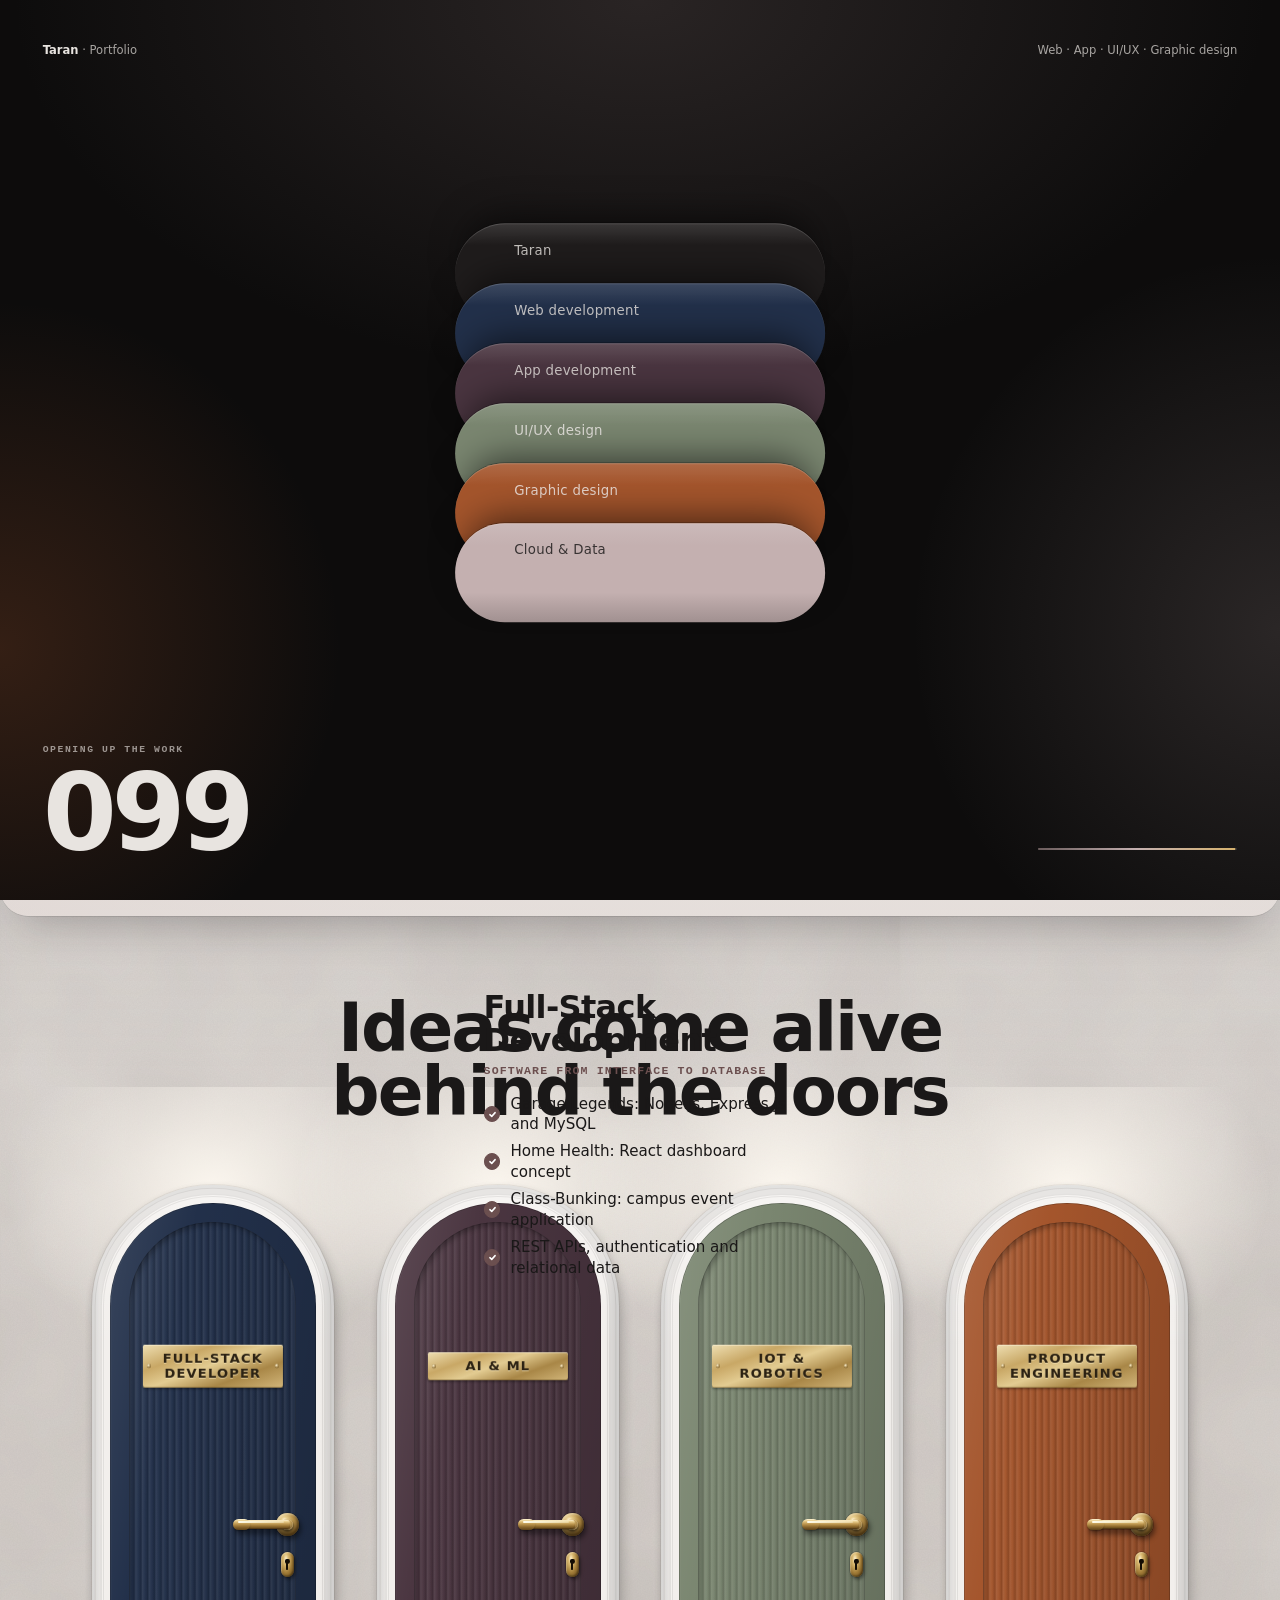
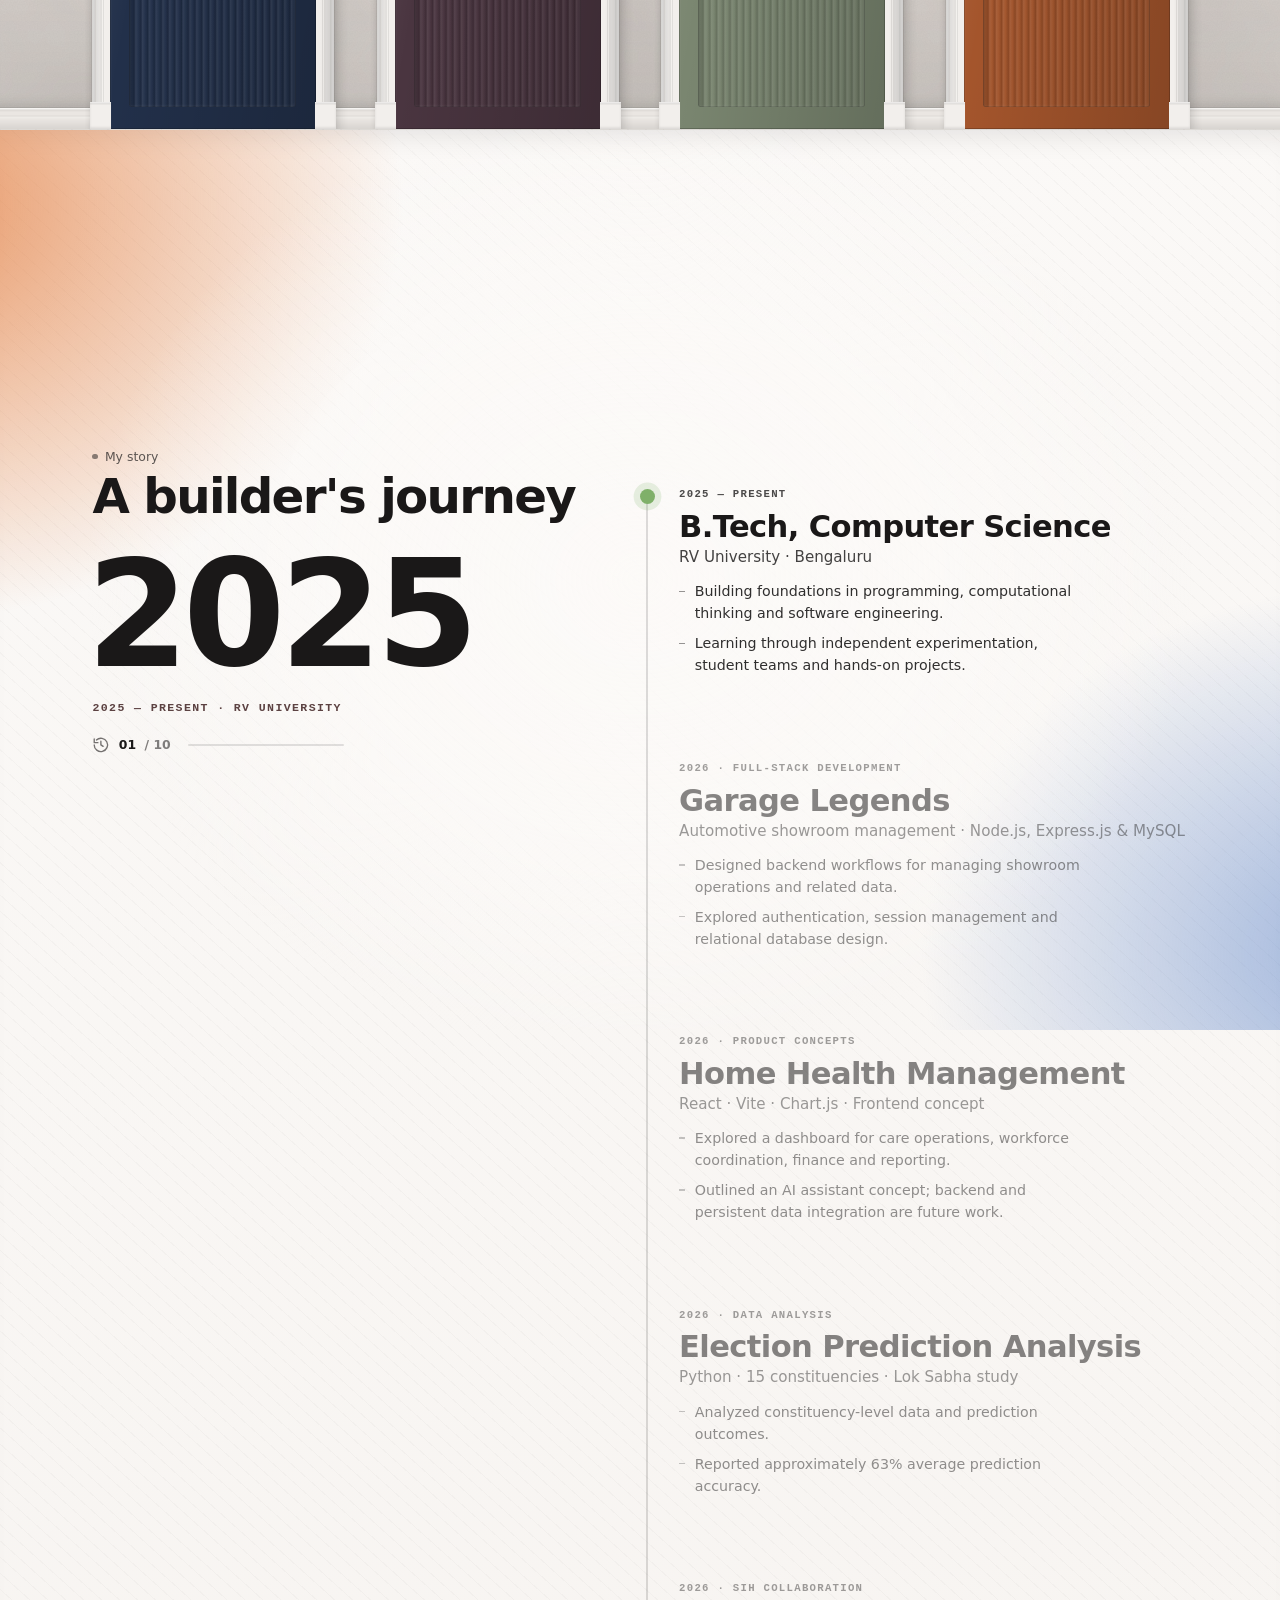
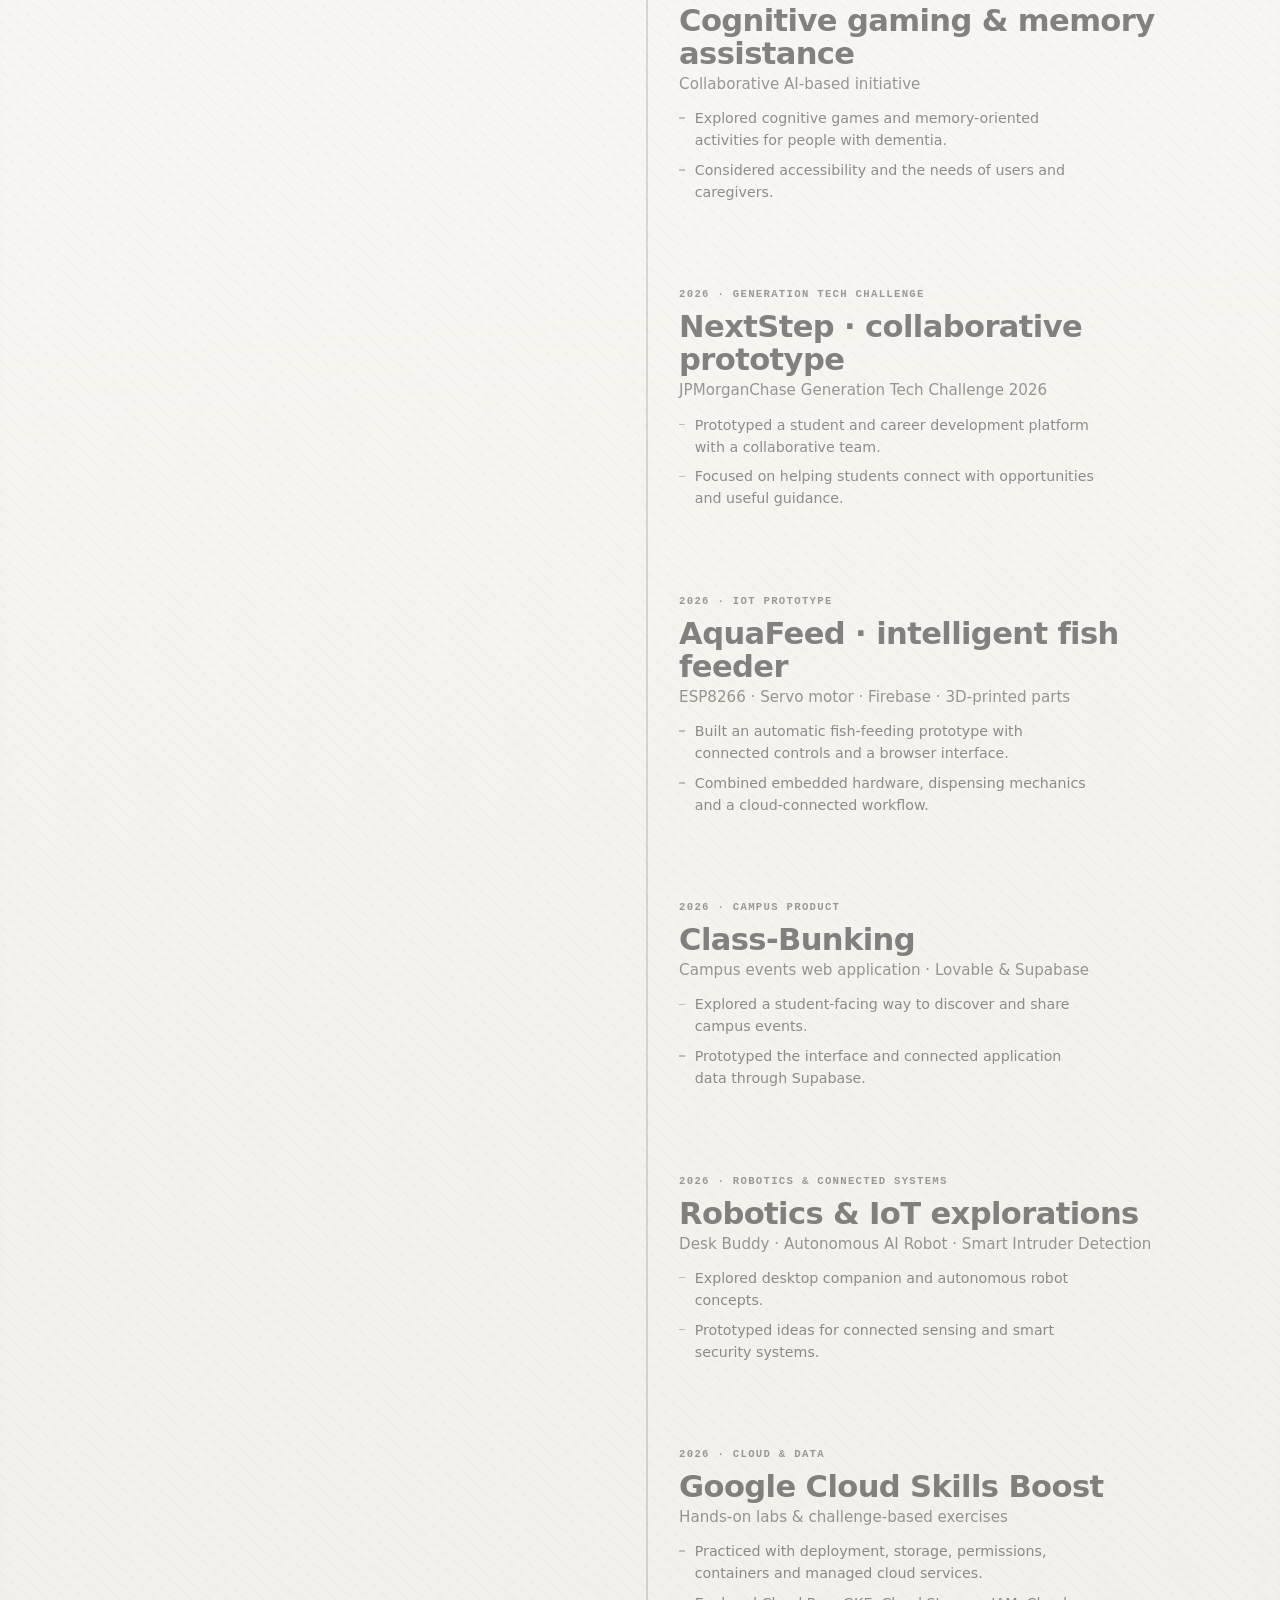
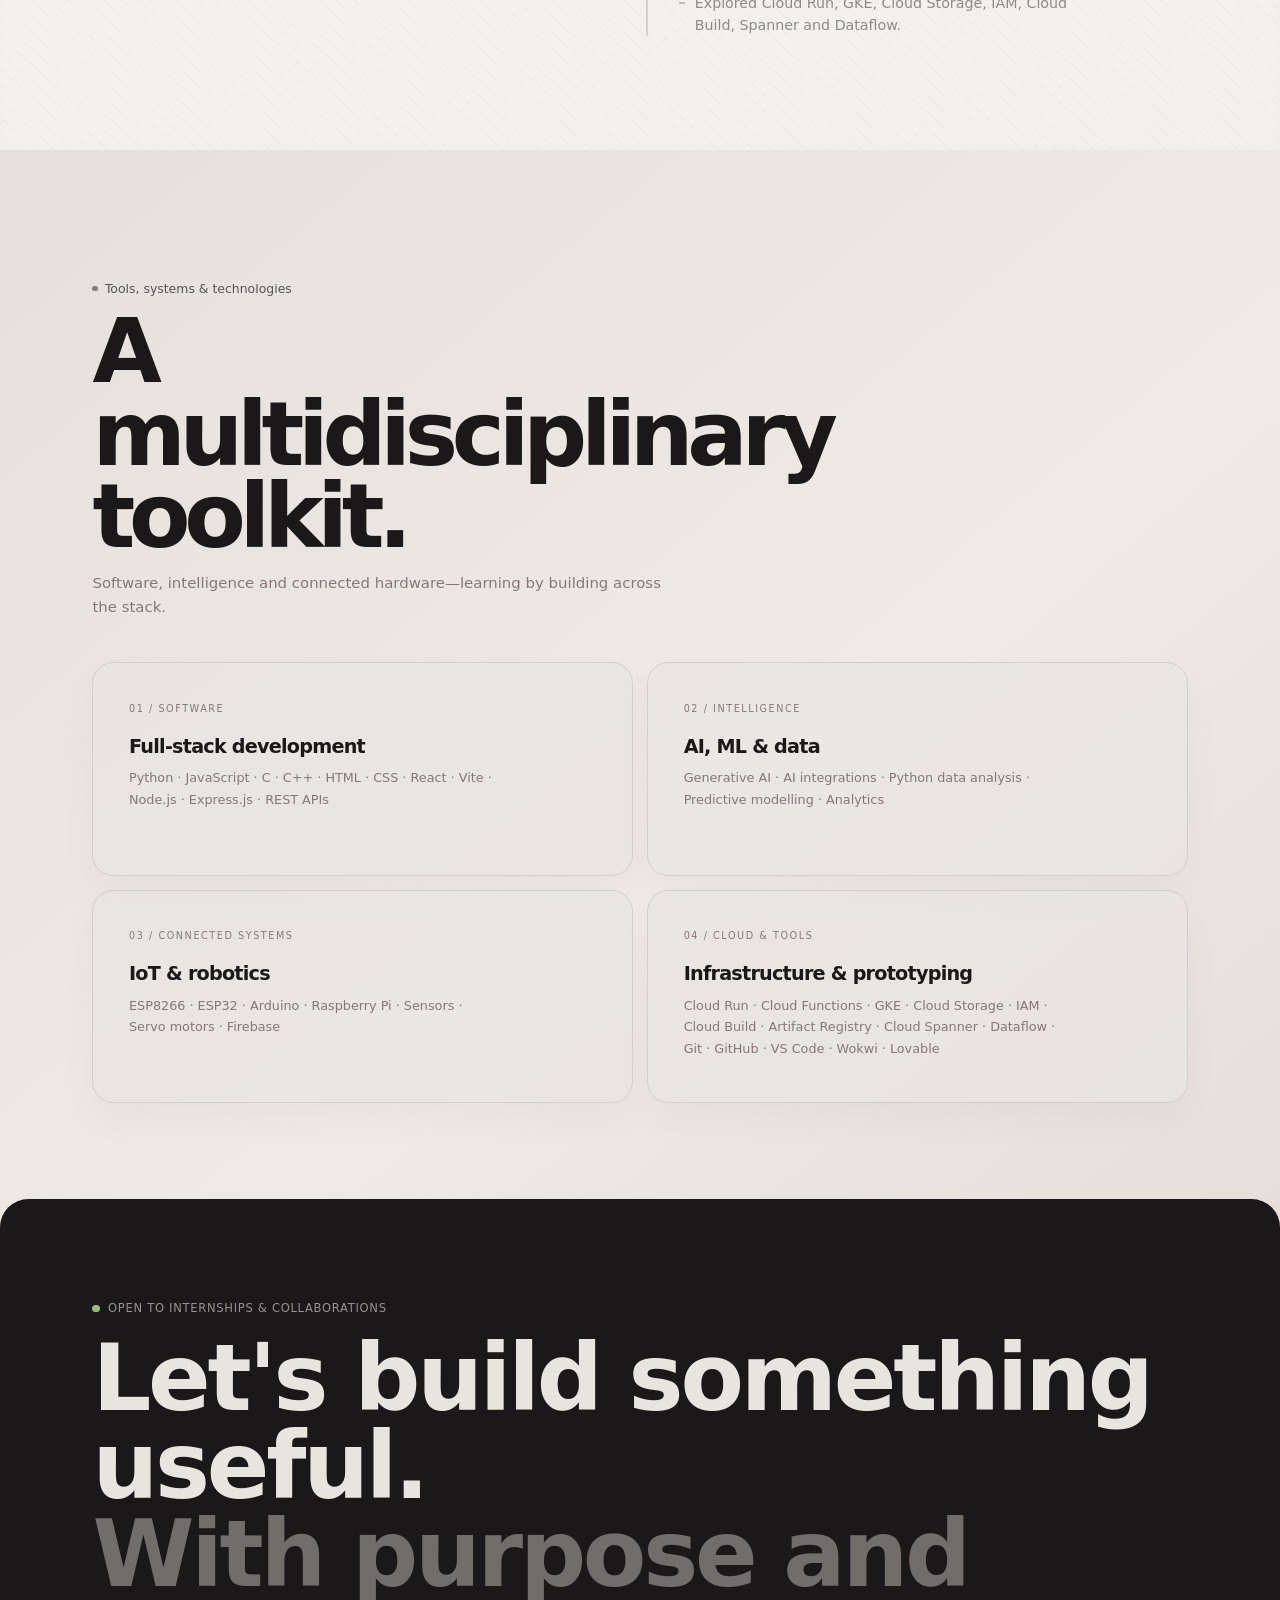
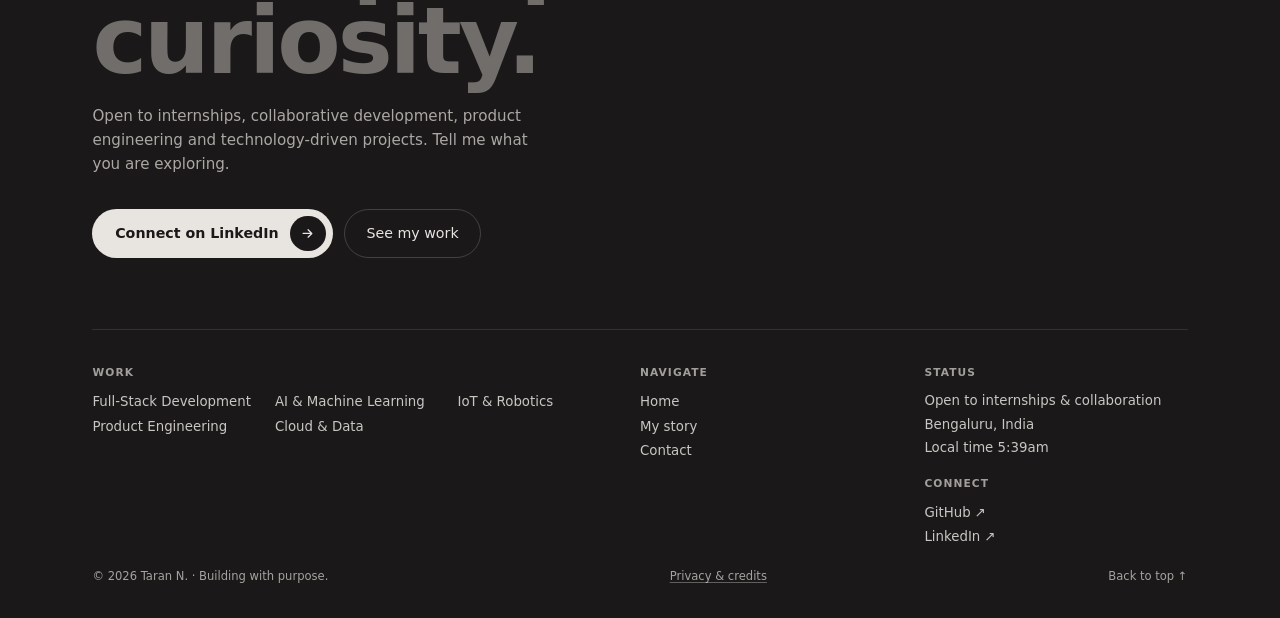
==== index.html @ 036306f0 "Build Taran N portfolio" ====
<!DOCTYPE html>
<html lang="en">
<head>
<meta charset="UTF-8" />
<meta name="viewport" content="width=device-width, initial-scale=1.0" />
<title>Taran N. — Full-Stack Developer, AI & Robotics</title>


<meta name="description" content="Taran N. is a Computer Science undergraduate at RV University building full-stack software, AI and machine learning prototypes, IoT systems and robotics projects." />
<meta name="theme-color" content="#1A1818" />
<style>
/* Layout: full-bleed hero (light + charcoal dark mode) — greeting + flip-calendar skills top-left, card bottom-left, cut-out portrait anchored right on the status hairline. */
:root{
  --background:#E8E4E0; --foreground:#1A1818; --ink:#1A1818;
  --muted:#857878; --subtle:#B5A8A8; --line:#D5CDCA;
  --surface:#DED8D4; --surface-2:#D3CBC8;
  --accent:#6B5C5C; --accent-from:#C4B0B0; --accent-to:#6B5C5C;
  --hero-from:#EEEAE6; --hero-mid:#E8E4E0; --hero-to:#D8CDCA;
  --radius-pill:9999px; --radius-card:2rem; --radius-card-sm:1.25rem; --radius-control:.875rem;
  --text-watermark:13rem; --container-shell:88rem;
  --font:'Onest',ui-sans-serif,system-ui,-apple-system,'Segoe UI',sans-serif;
  --e-line:cubic-bezier(.215,.61,.355,1);
  --e-spring:cubic-bezier(.22,1,.36,1);
  --e-soft:cubic-bezier(.16,1,.3,1);
  --e-snap:cubic-bezier(.2,.8,.2,1);
  --bar-h:3.5rem;
  --gut-lg:5.5rem;   /* one side margin for nav, headline, chips and portrait */
  /* mode-dependent tokens (light) */
  --fg-rgb:26,24,24;
  --chip-bg:rgba(242,238,235,.5); --chip-bg-h:rgba(242,238,235,.85); --chip-line:rgba(196,176,176,.45);
  --btn-bg:#1A1818; --btn-fg:#E8E4E0; --btn-badge-bg:#E8E4E0; --btn-badge-fg:#1A1818;
  --outline-h:rgba(196,176,176,.18);
  --vig:rgba(240,236,232,.35);
  --panel:#F0ECE9; --field:rgba(196,176,176,.12); --scrim:rgba(var(--fg-rgb),.3);
  --cord-shadow:.2;
  color-scheme:light;
}
/* dark mode: charcoal, a step above pure black */
html[data-mode="dark"]{
  --background:#1A1818; --foreground:#E8E4E0; --fg-rgb:232,228,224;
  --line:rgba(196,176,176,.16); --surface:#252121; --surface-2:#302A2A;
  --chip-bg:rgba(196,176,176,.06); --chip-bg-h:rgba(196,176,176,.12); --chip-line:rgba(196,176,176,.16);
  --btn-bg:#E8E4E0; --btn-fg:#1A1818; --btn-badge-bg:#1A1818; --btn-badge-fg:#E8E4E0;
  --outline-h:rgba(196,176,176,.08);
  --vig:rgba(0,0,0,.22);
  --panel:#221F1F; --field:rgba(196,176,176,.06); --scrim:rgba(0,0,0,.55);
  --cord-shadow:.55;
  color-scheme:dark;
}
/* mode switch: one GPU crossfade of the whole page (View Transitions) instead of
   hundreds of per-element colour transitions running out of step */
::view-transition-old(root),::view-transition-new(root){animation-duration:.5s;animation-timing-function:cubic-bezier(.4,0,.2,1)}
.cord{view-transition-name:cord}
#cal{view-transition-name:cal}
::view-transition-old(cal){display:none}
::view-transition-new(cal){animation:none}
::view-transition-old(cord){display:none}
::view-transition-new(cord){animation:none}
*{box-sizing:border-box;margin:0;padding:0}
html{overscroll-behavior-y:none;scrollbar-width:none;font-size:16px;-webkit-font-smoothing:antialiased;background:#1A1818;overflow-x:clip}
html[data-mode="dark"]{background:#0F0E0E}
html::-webkit-scrollbar,body::-webkit-scrollbar{display:none;width:0;height:0}
body{background:var(--background);color:var(--foreground);font-family:var(--font);overflow-x:clip}
a{color:inherit;text-decoration:none}
button{font:inherit;color:inherit;background:none;border:none;cursor:pointer}
ul{list-style:none}
img{display:block;max-width:none}
svg{display:block;width:1em;height:1em;flex:none}
[hidden]{display:none!important}
.sr-only{position:absolute;width:1px;height:1px;padding:0;margin:-1px;overflow:hidden;clip:rect(0,0,0,0);white-space:nowrap;border:0}
:focus-visible{outline:2px solid var(--accent);outline-offset:2px}
.tnum{font-variant-numeric:tabular-nums}

/* ---------- adaptive rem grid ---------- */
@media (max-width:1920px){html{font-size:.833333vw}}
@media (max-width:1440px){html{font-size:1.111111vw}}
@media (max-width:1024px){html{font-size:1.5625vw}}
@media (max-width:640px){html{font-size:4.444444vw}}

.shell{max-width:var(--container-shell);margin-inline:auto;padding-inline:1.25rem;width:100%}
@media (min-width:640px){.shell{padding-inline:2rem}}
@media (min-width:1024px){.shell{padding-inline:var(--gut-lg)}}

/* ---------- skip link ---------- */
.skip{position:absolute;left:-9999px;top:auto}
.skip:focus{position:fixed;left:1rem;top:1rem;z-index:60;min-height:44px;display:inline-flex;align-items:center;border-radius:var(--radius-control);background:var(--ink);padding:.5rem 1rem;font-size:.875rem;color:#fff}

/* ---------- reveal system (plays once body.ready is set) ---------- */
.rv{opacity:0;transform:var(--from,translateY(10px));transition:opacity .8s var(--ease,var(--e-soft)) var(--d,0ms),transform .8s var(--ease,var(--e-soft)) var(--d,0ms)}
body.ready .rv{opacity:var(--to-o,1);transform:none}
.line{display:block;overflow:hidden;padding-bottom:.06em;margin-bottom:-.06em}
.line>span{display:block;transform:translateY(100%);opacity:0;transition:transform .9s var(--e-line) var(--d,0ms),opacity .9s var(--e-line) var(--d,0ms)}
body.ready .line>span{transform:none;opacity:1}

/* ---------- loader: the doors' colours stack up, one per discipline, then slides away to open the page ---------- */
.loader{position:fixed;inset:0;z-index:120;overflow:hidden;color:#E8E4E0;--p:0;font-family:'Onest',ui-sans-serif,system-ui,-apple-system,'Segoe UI',sans-serif}
.ld__bg{position:absolute;inset:0;background:radial-gradient(38% 55% at 0% 72%,rgba(164,85,44,.26),transparent 70%),radial-gradient(40% 58% at 100% 70%,rgba(196,176,176,.16),transparent 72%),
  radial-gradient(70% 60% at 50% 0%,rgba(107,92,92,.3),transparent 70%),#0D0C0C;transition:transform .85s cubic-bezier(.76,0,.24,1)}
.loader.out .ld__bg{transform:translateY(-100%)}
.ld__stack{--w:min(76vw,26rem);--h:calc(var(--w) * .27);--step:calc(var(--h) * .6);position:absolute;left:50%;top:47%;width:var(--w);height:calc(var(--h) + 5 * var(--step));translate:-50% -50%}
@media (max-width:639.98px){.ld__stack{--w:min(78vw,20rem)}}
.ld__pill{position:absolute;left:0;top:calc(var(--k) * var(--step));width:100%;height:var(--h);border-radius:999px;z-index:var(--k);
  display:flex;align-items:flex-start;padding:calc(var(--h) * .2) 0 0 calc(var(--w) * .16);font-size:max(11px,calc(var(--w) * .036));font-weight:500;letter-spacing:.02em;
  background:var(--c);
  background:linear-gradient(180deg,color-mix(in srgb,var(--c) 88%,#fff) 0%,var(--c) 22%,var(--c) 70%,color-mix(in srgb,var(--c) 82%,#000) 100%);color:var(--t);
  box-shadow:inset 0 1px 0 rgba(255,255,255,.14),0 -1px 0 rgba(0,0,0,.25),0 calc(var(--h) * -.18) calc(var(--h) * .35) calc(var(--h) * -.12) rgba(0,0,0,.55);
  opacity:0;transform:translateY(-1.6rem) scale(.96);transition:opacity .45s ease,transform .75s cubic-bezier(.16,1,.3,1)}
.ld__pill.on{opacity:1;transform:none}
.ld__pill span{opacity:.82}
.loader.out .ld__pill{transition:transform .8s cubic-bezier(.7,0,.25,1) calc(var(--k) * 45ms),opacity .5s ease calc(.25s + var(--k) * 45ms);opacity:0;
  transform:translateX(calc(var(--dir) * 115vw)) rotate(calc(var(--dir) * 4deg))}
.ld__hud{position:absolute;inset:0;pointer-events:none;display:flex;flex-direction:column;justify-content:space-between;padding:clamp(1.25rem,4vw,3rem);transition:opacity .35s ease}
.loader.out .ld__hud{opacity:0}
.ld__top{display:flex;justify-content:space-between;align-items:center;font-size:.8125rem;font-weight:500;color:rgba(232,228,224,.7)}
.ld__top b{font-weight:600;color:#E8E4E0}
.ld__bot{display:flex;justify-content:space-between;align-items:flex-end;gap:1.5rem}
.ld__num{font-size:clamp(3.5rem,9vw,7.5rem);font-weight:700;line-height:.85;letter-spacing:-.05em;font-variant-numeric:tabular-nums;color:#E8E4E0}
.ld__num small{display:block;margin-bottom:.9rem;font-family:ui-monospace,'SF Mono',Menlo,Consolas,monospace;font-size:.6875rem;font-weight:600;letter-spacing:.16em;text-transform:uppercase;color:rgba(232,228,224,.62)}
.ld__bar{width:min(30vw,14rem);height:2px;border-radius:2px;background:rgba(232,228,224,.14);overflow:hidden;margin-bottom:.5rem}
.ld__bar i{display:block;height:100%;background:linear-gradient(90deg,#6B5C5C,#C4B0B0,#D6B26E);transform-origin:0 50%;transform:scaleX(var(--p))}
@media (max-width:639.98px){.ld__top span:last-child{display:none}.ld__bar{width:34vw}}
@media (prefers-reduced-motion:reduce){.ld__pill{transform:none;transition:opacity .3s ease}.loader.out .ld__pill{transform:none}.ld__bg{transition:opacity .4s ease}.loader.out .ld__bg{transform:none;opacity:0}}

/* ---------- header ---------- */
.hdr{position:fixed;inset-inline:0;top:0;z-index:50;transition:background .35s ease,box-shadow .35s ease,opacity .35s ease,translate .45s var(--e-soft);--from:translateY(-14px);--d:150ms;--ease:var(--e-spring)}
.hdr.stuck{background:var(--background);box-shadow:0 1px 0 rgba(var(--fg-rgb),.08)}
.hdr.stuck .hdr__in{padding-block:.85rem}
.hdr.away{opacity:0;translate:0 -100%;pointer-events:none}
.hdr__in{transition:padding .35s ease;display:flex;align-items:center;justify-content:space-between;gap:1.5rem;padding-block:1.25rem}
@media (min-width:640px){.hdr__in{padding-block:1.5rem}}
.brand{display:flex;align-items:center;gap:.5rem;font-size:1.375rem;font-weight:600;letter-spacing:-.01em}
.brand svg{font-size:1.5rem;color:var(--accent)}
.hdr nav{flex:1;min-width:0}
.nav{display:none}
@media (min-width:1200px){.nav{display:flex;gap:1.4rem;font-size:1rem;white-space:nowrap}.menu-btn{display:none}}

/* small screens: clock on the left, menu on the right, the pull cord hangs between them */
@media (max-width:1199.98px){.hdr nav{display:none}.hdr__right{flex:1;justify-content:space-between}}

.nav button{display:block}
.nav button>span{display:inline-flex;align-items:center;gap:.25rem;opacity:.8}
.caret{font-size:.75rem;opacity:.6}
.hdr__right{display:flex;align-items:center;gap:.75rem}
.chip{border:1px solid var(--chip-line);background:var(--chip-bg);-webkit-backdrop-filter:blur(4px);backdrop-filter:blur(4px);border-radius:var(--radius-control)}
.clock{display:flex;flex:none;white-space:nowrap;align-items:center;gap:.75rem;padding:.6rem .9rem;font-size:.875rem;color:rgba(var(--fg-rgb),.7)}
.clock__ds{display:none;font-weight:500}

@media (max-width:767.98px){.clock{gap:.5rem;padding:.55rem .8rem;font-size:.8125rem}.clock__date,.clock__sep{display:none}.clock .clock__time{min-width:0}}
/* phones and tablets: menu on the left, local time on the right */
@media (max-width:1199.98px){.menu-btn{order:-1}}
.clock__lbl{color:rgba(var(--fg-rgb),.66)}
.clock__time{min-width:4rem;font-weight:500;color:var(--foreground)}
.clock__sep{color:rgba(var(--fg-rgb),.3)}
.clock__date{font-weight:500}
.menu-btn{transition:background .25s}
.menu-btn:hover{background:var(--chip-bg-h)}
.menu-btn>span{display:flex;align-items:center;gap:.5rem;padding:.6rem 1.1rem;font-size:.875rem;font-weight:500;text-transform:uppercase;letter-spacing:.05em}
.menu-btn svg{font-size:1rem}
.menu-btn .word{display:none}
@media (min-width:640px){.menu-btn .word{display:inline}}

/* ---------- hero ---------- */
.hero{position:relative;isolation:isolate;overflow:hidden;border-radius:0 0 var(--radius-card) var(--radius-card);
  background:radial-gradient(120% 90% at 62% 30%,var(--hero-from) 0%,var(--hero-mid) 48%,var(--hero-to) 100%);
  --fig-h:27rem;min-height:100svh;display:flex;flex-direction:column}
.hero__content{flex:1}
@media (min-width:768px) and (max-width:1023.98px){.hero{--fig-h:43rem}}
.hero::before{content:"";position:absolute;inset:0;z-index:-1;pointer-events:none;opacity:0;
  background:radial-gradient(120% 90% at 62% 30%,#2A2525 0%,#1F1C1C 48%,#141212 100%)}
html[data-mode="dark"] .hero::before{opacity:1}
.hero__vig{position:absolute;inset:0;z-index:0;pointer-events:none;background:linear-gradient(to bottom,var(--vig),transparent,var(--vig))}

/* the portrait (liquid reveal stage) */
.hero__stage{position:absolute;inset:0;z-index:2;pointer-events:none}
.fig{position:absolute;bottom:var(--bar-h);left:50%;height:var(--fig-h);aspect-ratio:801/1033;
  opacity:0;transition:opacity 1.1s var(--e-soft) 120ms,transform 1.3s var(--e-soft) 120ms;transform:translate(-50%,2.5rem)}
body.ready .fig{opacity:1;transform:translate(-50%,0)}
@media (min-width:1024px){
  .fig{height:min(calc(100% - var(--bar-h) - 6rem),58rem,calc((min(100vw,var(--container-shell)) - 2 * var(--gut-lg)) * .44 * 1033 / 801));left:auto;right:calc(max(0px,(100% - var(--container-shell)) / 2) + var(--gut-lg));transform:translateY(2.5rem)}
  body.ready .fig{transform:none}
}
.fig__wm{position:absolute;left:50%;translate:-50% 0;bottom:42%;white-space:nowrap;pointer-events:none;user-select:none;font-weight:700;line-height:1;letter-spacing:-.02em;color:rgba(255,255,255,.62);font-size:4.25rem}
@media (min-width:640px) and (max-width:1023.98px){.fig__wm{font-size:8rem}}
@media (min-width:1024px){.fig__wm{left:auto;right:-1rem;translate:none;bottom:24%;font-size:11rem}}
.hero__paint{position:absolute;inset:0;width:100%;height:100%;z-index:3;pointer-events:none}
.fig{pointer-events:auto;cursor:pointer}
.hero__content{pointer-events:none}.hero__content a,.hero__content button,.hero__content .cal,.hero__content [data-h]{pointer-events:auto}
/* the ability card: a small tag on the photo, and the card itself in a full-screen layer */
.fig__card{position:absolute;left:8%;bottom:16%;z-index:3;display:inline-flex;align-items:center;gap:.45rem;min-height:44px;padding:0 1rem;border-radius:999px;
  border:1px solid rgba(255,255,255,.22);background:rgba(26,24,24,.72);-webkit-backdrop-filter:blur(8px);backdrop-filter:blur(8px);color:#F3EEEC;
  font:600 .8125rem/1 'Onest',ui-sans-serif,system-ui,sans-serif;letter-spacing:.01em;cursor:pointer;box-shadow:0 10px 24px -12px rgba(0,0,0,.6);
  transition:transform .35s cubic-bezier(.16,1,.3,1),background .25s}
@media (max-width:1023.98px){.fig__card{bottom:7%;left:4%}}
.fig:hover .fig__card,.fig__card:focus-visible{transform:translateY(-3px);background:rgba(26,24,24,.88)}
.holo{position:fixed;inset:0;z-index:118;background:#050404;opacity:0;visibility:hidden;transition:opacity .35s ease,visibility 0s linear .35s}
.holo.on{opacity:1;visibility:visible;transition:opacity .35s ease}
/* the card's frame stays invisible until it draws the very same loader, then it simply takes over */
.holo iframe{position:absolute;inset:0;display:block;width:100%;height:100%;border:0;background:#050404;opacity:0;pointer-events:none}
.holo iframe.up{opacity:1;pointer-events:auto}
.holo__ld{position:absolute;inset:0;z-index:1;transition:opacity .45s ease,visibility 0s linear .45s}
.holo__ld.out{opacity:0;visibility:hidden}
.holo__ld.gone{display:none}
.holo.on .cl__card{animation:clIn .6s cubic-bezier(.16,1,.3,1) both}
@keyframes clIn{from{opacity:0;transform:translateY(10px) scale(.96)}}
.cl{position:absolute;inset:0;display:grid;place-content:center;justify-items:center;gap:18px;background:radial-gradient(60% 48% at 50% 46%,#2a2220 0%,#120f0f 58%,#050404 100%);
  font-family:ui-sans-serif,system-ui,-apple-system,'Segoe UI',Roboto,sans-serif;color:#E8E4E0;-webkit-font-smoothing:antialiased}
.cl__name{margin:0;font-size:13px;font-weight:600;line-height:1;letter-spacing:.34em;text-indent:.34em;text-transform:uppercase;color:#E8E4E0}
.cl__line{position:relative;width:clamp(180px,42vw,260px);height:2px;border-radius:2px;background:rgba(232,228,224,.14);overflow:hidden}
.cl__line i{position:absolute;inset:0;border-radius:inherit;background:linear-gradient(90deg,#a98747,#D6B26E 60%,#efdfb2);transform-origin:0 50%;
  transform:scaleX(var(--p,0));transition:transform .45s ease}
.cl__row{display:flex;justify-content:space-between;width:clamp(180px,42vw,260px);margin:0;font:500 10.5px/1 ui-monospace,'SF Mono',Menlo,Consolas,monospace;letter-spacing:.16em;text-transform:uppercase;color:rgba(232,228,224,.6)}
.cl__row b,.cl__row #ld-pct{font-weight:600;letter-spacing:.16em;color:#D6B26E}
@media (prefers-reduced-motion:reduce){.cl__line i{transition:none}}
/* the ability card: the same art the 3D scene used, as layers that part and catch the light */
.holo__lite{position:absolute;inset:0;z-index:2;display:grid;place-content:center;justify-items:center;gap:1.5rem;background:radial-gradient(60% 48% at 50% 46%,#2a2220 0%,#120f0f 58%,#050404 100%);opacity:0;transition:opacity .5s ease}
.holo__lite.in{opacity:1}
.holo__lite .hc{transform:translateY(18px) scale(.96);transition:transform .9s cubic-bezier(.16,1,.3,1)}
.holo__lite.in .hc{transform:none}
.hc{position:relative;width:min(84vw,calc(80svh * .716),34rem);aspect-ratio:1040/1452;padding:0;border:0;background:none;cursor:pointer;
  perspective:1100px;touch-action:none;-webkit-tap-highlight-color:transparent;
  --rx:0deg;--ry:0deg;--px:0;--py:0;--lift:0}
/* the warm light the card sits in. Everything that moves below moves by transform alone:
   sliding a gradient's position would repaint the whole card on every frame, which is what
   made the old card cost more than it looked like it should. */
.hc__aura{position:absolute;inset:-18% -16%;z-index:0;pointer-events:none;opacity:calc(.62 + var(--lift) * .38);
  background:radial-gradient(54% 44% at 50% 44%,rgba(230,176,110,.4),rgba(154,98,74,.14) 44%,transparent 70%)}
.hc__in{position:absolute;inset:0;z-index:1;transform-style:preserve-3d;transform:rotateX(var(--rx)) rotateY(var(--ry));transition:transform .85s cubic-bezier(.16,1,.3,1)}
.hc.flip .hc__in{transform:rotateX(var(--rx)) rotateY(calc(180deg + var(--ry)))}
.hc.live .hc__in{transition:transform .5s cubic-bezier(.16,1,.3,1)}
.hc__face{position:absolute;inset:0;border-radius:4.2%/3%;overflow:hidden;isolation:isolate;backface-visibility:hidden;-webkit-backface-visibility:hidden;
  box-shadow:0 34px 70px -26px rgba(0,0,0,.9),0 4px 14px -6px rgba(0,0,0,.55)}
.hc__back{transform:rotateY(180deg)}
.hc__plate,.hc__backimg{position:absolute;inset:0;display:block;width:100%;height:100%}
/* the portrait window: two layers drifting at different speeds, which is what reads as depth */
.hc__win{position:absolute;left:8.41%;top:14.8%;width:83.18%;height:36.4%;overflow:hidden}
.hc__win img{position:absolute;left:-8%;top:-8%;width:116%;height:116%;display:block}
.hc__bg{transform:translate3d(calc(var(--px) * 4.4%),calc(var(--py) * 4.4%),0) scale(1.015)}
.hc__sub{transform:translate3d(calc(var(--px) * 1.7%),calc(var(--py) * 1.7%),0)}
.hc__wsh{position:absolute;inset:0;pointer-events:none;box-shadow:inset 0 0 22px rgba(0,0,0,.45);mix-blend-mode:soft-light;
  background:linear-gradient(100deg,rgba(255,236,206,.16),transparent 42%)}
/* the foil, the gilt and the specular: each is a window with an oversized sheet inside it,
   and only the sheet moves, so a frame costs a transform rather than a repaint */
.hc__foil,.hc__sheen,.hc__glare{position:absolute;inset:0;pointer-events:none;overflow:hidden}
.hc__foil::before,.hc__sheen::before,.hc__glare::before{content:'';position:absolute;display:block}
.hc__foil{mix-blend-mode:color-dodge;opacity:calc(.2 + var(--lift) * .22);
  -webkit-mask-image:url(card/body.webp);mask-image:url(card/body.webp);-webkit-mask-size:100% 100%;mask-size:100% 100%}
.hc__foil::before{inset:-12% -80%;transform:translate3d(calc(var(--px) * -22%),0,0);
  background:linear-gradient(112deg,transparent 28%,rgba(255,104,170,.4) 40%,rgba(255,214,120,.46) 48%,rgba(120,226,255,.4) 56%,transparent 68%)}
.hc__back .hc__foil{-webkit-mask-image:none;mask-image:none;mix-blend-mode:screen;opacity:calc(.2 + var(--lift) * .22)}
.hc__back .hc__foil::before{background:linear-gradient(108deg,transparent 30%,rgba(196,142,86,.3) 43%,rgba(255,221,166,.42) 50%,rgba(178,134,92,.3) 57%,transparent 70%)}
/* the gilt: only the gold and cream catch this one, through a mask cut from the card itself */
.hc__sheen{mix-blend-mode:screen;opacity:calc(.34 + var(--lift) * .34);
  -webkit-mask-image:url(card/sheen.webp);mask-image:url(card/sheen.webp);-webkit-mask-size:100% 100%;mask-size:100% 100%}
.hc__sheen::before{inset:0 -100%;transform:translate3d(calc(var(--px) * 26%),0,0);
  background:linear-gradient(100deg,transparent 41%,rgba(255,243,212,1) 49%,rgba(255,224,164,.42) 55%,transparent 62%)}
.hc__glare{mix-blend-mode:soft-light}
.hc__glare::before{inset:-50%;transform:translate3d(calc(var(--px) * 23%),calc(var(--py) * 21%),0);
  background:radial-gradient(21% 16% at 50% 44%,rgba(255,251,238,.55),rgba(255,248,230,.12) 44%,transparent 72%)}
.hc__rim{position:absolute;inset:0;pointer-events:none;border-radius:inherit;
  box-shadow:inset 0 0 0 1px rgba(255,226,170,.3),inset 0 0 26px -6px rgba(0,0,0,.55);
  background:linear-gradient(102deg,rgba(0,0,0,.22),transparent 34%,transparent 66%,rgba(0,0,0,.26))}
.hc__hint{font:500 .6875rem/1 ui-monospace,'SF Mono',Menlo,Consolas,monospace;letter-spacing:.14em;text-transform:uppercase;color:rgba(232,228,224,.6)}
.hc__ht{display:none}
@media (hover:none){.hc__hm{display:none}.hc__ht{display:inline}}
@media (prefers-reduced-motion:reduce){.hl__shine{animation:none}.hc__in{transition:transform .4s ease}}
.holo__x{position:absolute;top:max(1rem,env(safe-area-inset-top));right:max(1rem,env(safe-area-inset-right));z-index:2;display:inline-flex;align-items:center;gap:.5rem;min-height:44px;padding:0 1rem;
  border-radius:999px;border:1px solid rgba(255,255,255,.2);background:rgba(20,18,18,.6);-webkit-backdrop-filter:blur(8px);backdrop-filter:blur(8px);color:#F3EEEC;font:600 .8125rem/1 'Onest',ui-sans-serif,system-ui,sans-serif;cursor:pointer}
.holo__x:hover{background:rgba(40,36,36,.8)}
.holo__x svg{width:1rem;height:1rem}
.fig img,.fig canvas{position:absolute;inset:0;width:100%;height:100%;object-fit:contain;object-position:50% 100%}
.fig canvas{pointer-events:none}

.hero__content{position:relative;z-index:20;display:flex;flex-direction:column;gap:2rem;padding-top:7rem;padding-bottom:calc(var(--fig-h) + 1.25rem)}
@media (min-width:1024px){
  .hero__content{display:grid;min-height:calc(100lvh - var(--bar-h));grid-template-columns:repeat(12,1fr);align-content:center;gap:2.5rem;padding-top:7rem;padding-bottom:4rem}
}
.hero__left{display:flex;flex-direction:column;gap:1.75rem;min-width:0}
.hero__right{display:flex;flex-direction:column;align-items:flex-start;gap:2rem;min-width:0}
@media (min-width:1024px){
  .hero__left{grid-column:1 / span 7}
  .hero__right{grid-column:1 / span 7;grid-row:2;align-self:end;flex-direction:row;align-items:flex-end;gap:2.25rem}
}

.eyebrow{display:inline-flex;align-items:center;gap:.5rem;font-size:.875rem;font-weight:500;color:rgba(var(--fg-rgb),.7)}
.eyebrow::before{content:"";width:.375rem;height:.375rem;border-radius:9999px;background:rgba(var(--fg-rgb),.5)}
.h1{font-size:2.625rem;font-weight:600;line-height:.98;letter-spacing:-.02em;text-wrap:balance}
@media (min-width:640px){.h1{font-size:3.5rem}}
@media (min-width:768px){.h1{font-size:4.25rem}}
@media (min-width:1024px){.h1{font-size:4.75rem}}
@media (min-width:640px) and (max-width:1023.98px){.hero__left{padding-left:1.5rem}}
.h1 .soft{color:rgba(var(--fg-rgb),.5)}

/* ---------- flip calendar (skills) ---------- */
.cal-line{display:block;padding-top:.34em;margin-top:.1em;padding-bottom:.42em}
.cal{--cal-w:7em;position:relative;display:inline-block;font-size:.9em;perspective:14em;perspective-origin:30% 0;vertical-align:top;
  --from:translateY(.5em) rotateX(-18deg);--ease:var(--e-soft)}
.cal.rv{transition-duration:1.1s}
.cal__body{position:relative;display:block;width:var(--cal-w);height:1.72em;transform:rotateX(10deg) rotateY(-9deg);transform-style:preserve-3d;transition:width .5s var(--e-soft)}
.cal__stand{position:absolute;left:.2em;right:-.14em;top:.28em;bottom:-.4em;border-radius:.26em;
  background:linear-gradient(165deg,#3a3a3a 0%,#141414 40%,#050505 100%);
  box-shadow:0 .5em .9em -.35em rgba(0,0,0,.55),inset 0 .02em 0 rgba(255,255,255,.12);transform:translateZ(-.12em)}
.cal__stack{position:absolute;inset:0;transform-style:preserve-3d}
.cal__page,.cal__face,.cal__rear{position:absolute;inset:0;border-radius:.2em}
.cal__page{background:linear-gradient(180deg,#fbfaf7 0%,#f2f0eb 100%);
  box-shadow:0 .045em 0 #d8d4cb,0 .08em 0 #f6f4ef,0 .115em 0 #d0cbc1,0 .15em 0 #f2f0ea,0 .185em 0 #c8c3b8,0 .22em 0 #e9e6df,0 .255em 0 #aaa498,0 .45em .6em -.2em rgba(0,0,0,.35)}
.cal__leaf{position:absolute;inset:0;transform-origin:50% 0;transform-style:preserve-3d;transform:translateZ(.004em)}
.cal__face{background:linear-gradient(180deg,#fdfcf9 0%,#f3f1ec 100%);backface-visibility:hidden;-webkit-backface-visibility:hidden;box-shadow:inset 0 -.015em 0 rgba(0,0,0,.06)}
.cal__back{position:absolute;inset:0;border-radius:.2em;transform-origin:50% 0;transform:translateZ(-.004em) rotateX(352deg) translateY(50%) rotateX(180deg) translateY(-50%);backface-visibility:hidden;-webkit-backface-visibility:hidden;background:linear-gradient(0deg,#e9e6df 0%,#d9d5cc 100%);filter:brightness(.86)}
.cal__rear{background:linear-gradient(0deg,#e9e6df 0%,#d9d5cc 100%);transform:rotateX(180deg);backface-visibility:hidden;-webkit-backface-visibility:hidden}
.cal__word{position:absolute;inset:0;display:flex;align-items:center;padding:.2em .4em 0;color:#0a0a0a;font-weight:700;letter-spacing:-.035em;line-height:1;white-space:nowrap}
.cal__no{position:absolute;right:.42em;bottom:.2em;font-size:.15em;font-weight:500;letter-spacing:.08em;color:rgba(10,10,10,.42);font-variant-numeric:tabular-nums}
.cal__holes{position:absolute;top:.09em;left:.32em;right:.32em;height:.07em;display:flex;justify-content:space-between}
.cal__holes i{display:block;width:.075em;height:.075em;border-radius:50%;background:#1b1b1b;box-shadow:inset 0 .01em .01em rgba(255,255,255,.3)}
.cal__shade{position:absolute;inset:0;border-radius:inherit;pointer-events:none;opacity:0;backface-visibility:hidden;-webkit-backface-visibility:hidden;background:linear-gradient(180deg,rgba(0,0,0,.5) 0%,rgba(0,0,0,.08) 70%,rgba(0,0,0,0) 100%)}
.cal__rings{position:absolute;top:-.27em;left:.32em;right:.32em;height:.42em;display:flex;justify-content:space-between;transform:translateZ(.05em);pointer-events:none}
.cal__rings i{display:block;width:.075em;height:.42em;position:relative}
.cal__rings i::before{content:"";position:absolute;left:-.065em;right:-.065em;top:0;bottom:0;border-radius:.2em;
  border:.04em solid #a9a9a9;border-left-color:#ededed;border-top-color:#f6f6f6;border-right-color:#6f6f6f;border-bottom-color:#8a8a8a;
  filter:drop-shadow(.01em .025em .015em rgba(0,0,0,.35))}
.cal__measure{position:absolute;visibility:hidden;white-space:nowrap;font-weight:700;letter-spacing:-.035em;pointer-events:none}

.rating{display:flex;align-items:center;gap:.75rem}
.stars{display:flex;gap:.1rem;color:var(--accent);font-size:1rem}
.rating p{font-size:.875rem;font-weight:500;color:rgba(var(--fg-rgb),.7)}
.ctas{display:flex;flex-wrap:wrap;gap:.75rem}

/* pill button */
.pill{display:inline-block;border-radius:9999px}
.pill__in{display:inline-flex;align-items:center;gap:.75rem;border-radius:9999px;font-size:.875rem;font-weight:500;padding:.875rem 1.75rem;white-space:nowrap}
.pill--arrow .pill__in{padding:.375rem .375rem .375rem 1.5rem}
.pill--dark .pill__in{background:var(--btn-bg);color:var(--btn-fg)}
.pill--light .pill__in{background:var(--surface);color:var(--foreground)}
.pill--outline .pill__in{border:1px solid var(--line);background:transparent;color:var(--foreground)}
.pill--outline:hover .pill__in{background:var(--outline-h)}
.pill__badge{width:2.25rem;height:2.25rem;display:grid;place-items:center;border-radius:9999px;font-size:1rem;background:var(--ink);color:#fff}
.pill--dark .pill__badge{background:var(--btn-badge-bg);color:var(--btn-badge-fg)}

/* hero card */
.hcard{width:100%;max-width:24rem;border-radius:var(--radius-card-sm);background:rgba(255,255,255,.7);padding:.5rem;
  box-shadow:0 0 0 1px rgba(230,229,226,.7),0 1px 2px rgba(0,0,0,.05);-webkit-backdrop-filter:blur(12px);backdrop-filter:blur(12px);
  --from:translateY(16px) scale(.96);--d:400ms;--ease:var(--e-soft)}
@media (min-width:1024px){.hcard{width:19rem}}
.hcard__row{display:flex;gap:.5rem;cursor:pointer;border-radius:var(--radius-control)}
.hcard__tile{aspect-ratio:1;width:6rem;flex:none;display:grid;place-items:center;border-radius:var(--radius-control);background:var(--ink);font-size:1.875rem;color:var(--accent-from)}
.hcard__panel{flex:1;min-width:0;border-radius:var(--radius-control);background:rgba(241,240,238,.7);padding:.75rem;display:flex;flex-direction:column;justify-content:space-between;gap:.5rem}
.slot{position:relative;min-height:3.25rem}
.slide{position:absolute;inset:0;transition:transform .5s var(--e-snap),opacity .4s var(--e-snap)}
.slide__cap{font-size:.65rem;font-weight:500;text-transform:uppercase;letter-spacing:.05em;color:rgba(var(--fg-rgb),.45)}
.slide__ttl{max-width:8rem;margin-top:.15rem;font-size:.875rem;font-weight:500;line-height:1.35}
.hcard__ctrl{display:flex;align-items:center;justify-content:space-between}
.dots{display:flex;align-items:center;gap:.25rem}
.dots i{display:block;height:.25rem;width:.375rem;border-radius:9999px;background:rgba(var(--fg-rgb),.2);transition:all .3s}
.dots i.on{width:1rem;background:rgba(var(--fg-rgb),.7)}
.arrows{display:flex;gap:.25rem}
.rnd{width:1.75rem;height:1.75rem;display:grid;place-items:center;border-radius:9999px;background:#fff;color:rgba(var(--fg-rgb),.7);box-shadow:0 0 0 1px var(--line);font-size:.8rem;transition:color .2s}
.rnd:hover{color:var(--foreground)}
.rnd--prev svg{transform:rotate(180deg)}

/* partners */
.partners{width:100%;max-width:24rem;--from:translateY(14px);--d:550ms}
@media (min-width:1024px){.partners{width:auto;max-width:none}.partners ul{grid-template-columns:repeat(4,auto);justify-content:start;column-gap:1rem}}
.partners__lbl{margin-bottom:.75rem;font-size:.75rem;font-weight:500;color:rgba(var(--fg-rgb),.45);text-align:left}
.partners ul{display:grid;grid-template-columns:repeat(4,1fr);column-gap:1rem;row-gap:.75rem}
.partners li>span{display:flex;align-items:center;gap:.375rem;font-size:.75rem;color:rgba(var(--fg-rgb),.7);opacity:.7}
.partners li svg{font-size:.875rem;color:rgba(var(--fg-rgb),.4)}

/* status bar */
.hero__bar{position:relative;z-index:20;display:flex;align-items:center;justify-content:space-between;gap:.75rem;height:var(--bar-h);border-top:1px solid rgba(var(--fg-rgb),.1);font-size:.75rem;font-weight:500;text-transform:uppercase;letter-spacing:.025em;color:rgba(var(--fg-rgb),.72);--from:none;--d:900ms}
/* ---------- my story: a timeline you scroll through naturally; the year and title stay beside it ---------- */
.story{position:relative;z-index:1;background:#F4F1EE;border-top:1px solid rgba(26,24,24,.1);box-shadow:inset 0 1.75rem 2.25rem -1.75rem rgba(26,24,24,.14);--warm:0}
html[data-mode="dark"] .story{background:#171515;border-top-color:rgba(232,228,224,.08);box-shadow:inset 0 1.75rem 2.25rem -1.75rem rgba(0,0,0,.6)}
.story::before{content:"";position:absolute;inset:0;pointer-events:none;opacity:var(--warm);
  background:radial-gradient(60% 50% at 25% 40%,rgba(196,150,100,.12),transparent 70%),linear-gradient(180deg,transparent,rgba(170,125,80,.06))}
/* the story's backdrop, plus a soft light in the colour of the work each chapter was about (the doors'
   colours), which changes as you move from chapter to chapter.
   Light mode: soft washes of colour bleeding in from the edges, over a very fine diagonal weave — the
   middle stays clean paper so the writing is never fighting the background.
   Dark mode: the fine dots it has always had. */
.story{
  background-image:
    repeating-linear-gradient(42deg,rgba(26,24,24,.022) 0 1px,transparent 1px 12px),
    linear-gradient(176deg,#FBF9F7 0%,#F7F4F1 54%,#F3EFEB 100%);
  background-attachment:local,local}
html[data-mode="dark"] .story{
  background-image:radial-gradient(rgba(232,228,224,.055) 1px,transparent 1.4px);
  background-size:1.6rem 1.6rem;background-position:center top;background-attachment:scroll}
.story__amb{position:sticky;top:0;z-index:0;display:block;height:100svh;margin-bottom:-100svh;pointer-events:none;overflow:hidden;--aa:2.3;--p1:0% 14%;--p2:100% 86%}
html[data-mode="dark"] .story__amb{--aa:1.1;--p1:24% 44%;--p2:80% 74%}
/* light mode: the colour is real, but it stays out towards the edges and a soft light sits
   over the middle, so every word is read against near-white paper */
.story__amb::after{content:"";position:absolute;inset:0;pointer-events:none;
  background:radial-gradient(54% 66% at 50% 50%,rgba(252,250,248,.9) 0%,rgba(252,250,248,.66) 46%,transparent 80%)}
html[data-mode="dark"] .story__amb::after{display:none}
.story__amb i{position:absolute;inset:-8%;opacity:0;transition:opacity 1.2s ease;
  background:radial-gradient(46% 54% at var(--p1),rgba(var(--c1),calc(.34 * var(--aa))),transparent 74%),radial-gradient(42% 48% at var(--p2),rgba(var(--c2),calc(.26 * var(--aa))),transparent 74%);
  animation:ambDrift 24s ease-in-out infinite alternate;animation-play-state:paused}
/* light mode: the colours as soft light on paper; dark mode: the doors' own deeper colours glowing in the dark */
.story__amb i:nth-child(1){--c1:226,122,58;--c2:92,132,202}     /* independent freelancer: everything, warm */
.story__amb i:nth-child(2){--c1:226,122,58;--c2:206,138,150}    /* graphic designer */
.story__amb i:nth-child(3){--c1:132,174,104;--c2:92,132,202}    /* UI/UX designer */
.story__amb i:nth-child(4){--c1:178,106,148;--c2:226,122,58}    /* graphic design intern */
.story__amb i:nth-child(5){--c1:226,178,70;--c2:178,142,132}    /* computer science degree */
html[data-mode="dark"] .story__amb i:nth-child(1){--c1:164,85,44;--c2:60,82,120}
html[data-mode="dark"] .story__amb i:nth-child(2){--c1:164,85,44;--c2:196,176,176}
html[data-mode="dark"] .story__amb i:nth-child(3){--c1:122,134,112;--c2:60,82,120}
html[data-mode="dark"] .story__amb i:nth-child(4){--c1:74,53,64;--c2:164,85,44}
html[data-mode="dark"] .story__amb i:nth-child(5){--c1:214,178,110;--c2:107,92,92}
.story[data-ch="0"] .story__amb i:nth-child(1),.story[data-ch="1"] .story__amb i:nth-child(2),.story[data-ch="2"] .story__amb i:nth-child(3),
.story[data-ch="3"] .story__amb i:nth-child(4),.story[data-ch="4"] .story__amb i:nth-child(5){opacity:1;animation-play-state:running}
@keyframes ambDrift{from{transform:translate3d(-2%,-1.5%,0) scale(1)}to{transform:translate3d(2.5%,2%,0) scale(1.06)}}
html.lite .story__amb i{animation:none}
@media (prefers-reduced-motion:reduce){.story__amb i{animation:none;transition:none}}
.story__track,.story__pin{position:relative}
.story__pin{padding:7rem 0 2.5rem}
.story__stage{position:relative;z-index:1;display:grid;grid-template-columns:minmax(0,1fr) minmax(0,1.1fr);gap:3.5rem;align-items:start;width:100%}
.story__clock{position:sticky;top:0;height:100svh;display:flex;flex-direction:column;justify-content:center;align-items:flex-start;margin-top:-7rem;padding-top:3rem}
.story__bg{position:absolute;left:-40%;right:-40%;top:0;height:100%;width:180%;z-index:-1;pointer-events:none;
  -webkit-mask:radial-gradient(closest-side,#000 55%,transparent);mask:radial-gradient(closest-side,#000 55%,transparent)}
.story__h{margin-top:.6rem;font-size:2.4rem;font-weight:700;line-height:.98;letter-spacing:-.035em}
@media (min-width:1024px){.story__h{font-size:3.4rem}}
.story__yr{display:flex;margin:1.5rem 0 0 -.04em;font-size:clamp(5.5rem,11.5vw,11.5rem);font-weight:700;line-height:1;letter-spacing:-.06em;font-variant-numeric:tabular-nums;color:var(--foreground)}
.dg{display:block;height:1em;overflow:hidden;padding-right:.02em}
.dg__c{display:flex;flex-direction:column;transform:translateY(calc(var(--d,0) * -1em));transition:transform .9s cubic-bezier(.65,0,.2,1)}
.dg:nth-child(2) .dg__c{transition-delay:.04s}.dg:nth-child(3) .dg__c{transition-delay:.08s}.dg:nth-child(4) .dg__c{transition-delay:.12s}
.dg__c i{display:block;height:1em;font-style:normal;text-align:center}
.story__when{margin-top:.9rem;font-family:ui-monospace,'SF Mono',Menlo,Consolas,monospace;font-size:.8125rem;font-weight:600;letter-spacing:.12em;text-transform:uppercase;color:#6B4F4F}
html[data-mode="dark"] .story__when{color:#D9C6C6}
.story__meter{display:flex;align-items:center;gap:.6rem;margin-top:1.5rem;font-size:.875rem;font-weight:600;color:var(--foreground);font-variant-numeric:tabular-nums;width:100%}
.story__of{color:rgba(var(--fg-rgb),.55)}
.story__rw{width:1.25rem;height:1.25rem;color:rgba(var(--fg-rgb),.6);transform:rotate(calc(var(--p,0) * -720deg))}
.story__bar{position:relative;flex:0 1 11rem;height:2px;margin-left:.6rem;border-radius:2px;background:rgba(var(--fg-rgb),.12);overflow:hidden}
.story__bar b{position:absolute;inset:0;background:var(--foreground);transform-origin:0 50%;transform:scaleX(var(--p,0))}
/* the chapters, in normal flow: the line runs beside them and the dot travels it as you scroll */
.story__line{position:relative;padding-top:24vh;padding-bottom:4vh}
.story__list{position:relative;list-style:none;margin:0;padding:0 0 0 2.75rem}
.story__rail{position:absolute;left:.45rem;top:var(--r0,0);height:var(--rh,0);width:2px;border-radius:2px;
  background:linear-gradient(180deg,var(--foreground) 0%,var(--foreground) var(--dp,0%),rgba(var(--fg-rgb),.14) var(--dp,0%))}
.story__rail{background:rgba(var(--fg-rgb),.14)!important}
/* the dot rides the line on the browser's own scrolling (sticky), so it never shakes; it stops at the line's ends */
/* the track reaches a dot's radius (and its halo) past each end of the line, so at the very start and end the dot sits whole on the line's tip */
.story__dtrack{position:absolute;left:calc(.45rem + 1px - 1.25rem);width:2.5rem;top:calc(var(--r0,0px) - 1rem);height:calc(var(--rh,0px) + 2rem);padding-block:.45rem;overflow:clip;pointer-events:none}
.story.at-start .story__dot::before{opacity:0}
.story__dot{position:sticky;display:block;top:calc(50svh - .55rem);margin:0 auto;width:1.1rem;height:1.1rem;border-radius:50%;z-index:2;
  background:var(--foreground);box-shadow:0 0 0 .4rem rgba(var(--fg-rgb),.08);transition:background .4s,box-shadow .4s}
/* the stretch of line already travelled, drawn as a tail above the dot */
.story__dot::before{content:"";position:absolute;left:50%;bottom:50%;width:2px;height:300vh;margin-left:-1px;background:var(--foreground);z-index:-1}
/* the dot's track reaches a dot's width past both ends of the line, so the dot is never cut off at the start or the end */
.story__dtrack{top:calc(var(--r0,0px) - 1rem)!important;height:calc(var(--rh,0px) + 2rem)!important;padding:.45rem 0;z-index:2;overflow:visible!important}
/* the travelled stretch of line is drawn in its own track that stops exactly at the line's ends */
.story__ttrack{position:absolute;left:calc(.45rem + 1px - 1.25rem);width:2.5rem;top:var(--r0,0);height:var(--rh,0);overflow:clip;pointer-events:none;z-index:1}
.story__tail{position:sticky;display:block;top:50svh;width:2px;height:0;margin:0 auto}
.story__tail::before{content:"";position:absolute;left:0;bottom:0;width:2px;height:300vh;background:var(--foreground)}
.story__dot::before{display:none}
.story.is-now .story__dot{background:#7FB069;box-shadow:0 0 0 .45rem rgba(127,176,105,.18)}
.ch{position:relative;padding:3rem 0;opacity:.52;transition:opacity .45s ease}
html:not([data-mode="dark"]) .ch__b li{color:rgba(var(--fg-rgb),.9)}
html:not([data-mode="dark"]) .ch__org{color:rgba(var(--fg-rgb),.82)}
html:not([data-mode="dark"]) .ch__date{color:rgba(var(--fg-rgb),.78)}
html:not([data-mode="dark"]) .ch.on{opacity:1}
html:not([data-mode="dark"]) .story__when{color:#5C4242}
.ch.on{opacity:1}
.ch__date{font-family:ui-monospace,'SF Mono',Menlo,Consolas,monospace;font-size:.75rem;font-weight:600;letter-spacing:.12em;text-transform:uppercase;color:rgba(var(--fg-rgb),.66);margin-bottom:.7rem}
.ch__t{font-size:1.9rem;font-weight:600;line-height:1.08;letter-spacing:-.02em;margin-bottom:.35rem}
.ch__org{font-size:1.0625rem;font-weight:500;color:rgba(var(--fg-rgb),.7);margin-bottom:1rem}
.ch__b{list-style:none;margin:0;padding:0;display:flex;flex-direction:column;gap:.55rem;max-width:46ch}
.ch__b li{position:relative;padding-left:1.1rem;font-size:1rem;line-height:1.55;color:rgba(var(--fg-rgb),.78)}
.ch__b li::before{content:"";position:absolute;left:0;top:.72em;width:.45rem;height:1.5px;background:rgba(var(--fg-rgb),.45)}
@media (min-width:1280px){.ch__t{font-size:2.15rem}}
/* phones: title and year pin to the top, the chapters scroll under them */
@media (max-width:767.98px){
  .story__pin{padding:0 0 1.5rem}
  .story__stage{grid-template-columns:1fr;gap:0}
  .story__clock{top:0;padding-top:calc(var(--hdr-h,4.4rem) + 1rem)!important;height:auto;margin:0 -1.25rem;padding:1.25rem 1.25rem .9rem;z-index:3;justify-content:flex-start;
    background:#F4F1EE;border-bottom:1px solid rgba(26,24,24,.1);box-shadow:0 10px 16px -12px rgba(26,24,24,.25)}
  html[data-mode="dark"] .story__clock{background:#171515;border-bottom-color:rgba(232,228,224,.08);box-shadow:0 10px 16px -12px rgba(0,0,0,.7)}
  .story__bg{display:none}
  .story__clock .eyebrow{display:none}
  .story__h{margin-top:0;font-size:1.6rem}
  .story__yr{margin-top:.35rem;font-size:clamp(3.4rem,17vw,4.5rem)}
  .story__when{margin-top:.25rem;font-size:.6875rem}
  .story__meter{margin-top:.5rem;font-size:.8125rem}
  .story__line{padding-top:1rem;padding-bottom:6vh}
  .story__list{padding-left:2.1rem}
  .story__rail{left:.45rem}.story__dtrack,.story__ttrack{left:calc(.45rem + 1px - 1.25rem)}
  .ch{padding:1.75rem 0}
  .ch__t{font-size:1.45rem}
  .ch__org{font-size:.9375rem;margin-bottom:.6rem}
  .ch__b li{font-size:.9375rem}
}
@media (prefers-reduced-motion:reduce){.ch{opacity:1}.dg__c{transition:none}.story__bg{display:none}}
.hero__bar .mid{display:none}
@media (min-width:640px){.hero__bar .mid{display:inline}}
.hero__bar .scroll{display:inline-flex;align-items:center;gap:.5rem}
.hero__bar .scroll i{font-style:normal;display:inline-block;animation:nudge 1.8s var(--e-snap) infinite}
@keyframes nudge{0%,100%{transform:translateY(0)}50%{transform:translateY(3px)}}

/* ---------- pull cord (mode switch) ---------- */
.cord{position:fixed;top:0;right:0;width:min(100%,340px);height:520px;z-index:70;pointer-events:none;overflow:hidden}
.cord__cv{position:absolute;inset:0;width:100%;height:100%}
.cord__hit{position:absolute;left:0;top:0;width:64px;height:64px;margin:-32px 0 0 -32px;border-radius:50%;pointer-events:auto;touch-action:none;cursor:grab;-webkit-tap-highlight-color:transparent}
.cord__hit:active,.cord.dragging .cord__hit{cursor:grabbing}
.cord__hit:focus-visible{outline:2px solid var(--accent);outline-offset:-10px}
.cord.dragging{cursor:grabbing}

/* ---------- section 2: the doors ---------- */
:root{
  --wall:#DAD4CF; --wall-hi:#E4DFDB; --floor:#C2AE98; --floor-2:#A8937E; --casing:#F2EFEC; --base:#EAE6E2;
  --paint:#1A1818; --lamp:rgba(255,250,242,.9); --spill:255,196,128;
  --room-in:#ffdcae; --room-mid:#c98447; --room-out:#22160d;
}
html[data-mode="dark"]{
  --wall:#1F1C1C; --wall-hi:#262222; --floor:#2B221C; --floor-2:#1A1410; --casing:#3A3434; --base:#2F2A2A;
  --paint:#E8E4E0; --lamp:rgba(232,214,210,.06);
}
.doors{position:relative;z-index:1;margin-top:-2rem;padding-top:calc(2rem + 5.25rem);overflow:hidden;
  background:
    linear-gradient(180deg,rgba(0,0,0,.05) 0%,transparent 22%,transparent 78%,rgba(0,0,0,.07) 100%),
    linear-gradient(180deg,var(--wall-hi) 0%,var(--wall) 55%);
}
/* plaster texture on its own layer: it fades out while you walk through a door, so the zoom stays smooth */
.doors__tex{position:absolute;inset:0;pointer-events:none;background:url("[data-uri]"),url("[data-uri]");background-size:auto,900px 900px;transition:opacity .25s ease}
.doors.lift .doors__tex,.doors.through .doors__tex{opacity:0}
.hero{z-index:2;box-shadow:0 1px 0 rgba(26,24,24,.1),0 1.75rem 3rem -1.5rem rgba(26,24,24,.3)}
html[data-mode="dark"] .hero{box-shadow:0 1px 0 rgba(232,228,224,.08),0 1.75rem 3rem -1.25rem rgba(0,0,0,.85)}
.mbr{display:none}@media (max-width:639.98px){.mbr{display:inline}}
.doors__wall{position:relative;display:flex;flex-direction:column;align-items:center;gap:3.6rem}
.paint{position:relative;z-index:3;pointer-events:none;margin:0;text-align:center;font-weight:700;letter-spacing:-.03em;line-height:.95;color:var(--paint);
  font-size:2.6rem;max-width:14ch;text-wrap:balance;opacity:1;padding:.08em 0 .14em;
  clip-path:inset(-20% -6% -30% -6%)}

@media (min-width:640px){.paint{font-size:4rem;max-width:none}}
@media (min-width:1024px){.paint{font-size:4.75rem}}
.doors.pre .paint{clip-path:inset(-20% 100% -30% -6%)}
.doors.in .paint{transition:clip-path 1.5s cubic-bezier(.65,0,.25,1) .1s}

.doors__row{--gap:1.5rem;position:relative;z-index:2;display:grid;grid-template-columns:repeat(4,minmax(0,1fr));gap:var(--gap);align-items:end;width:100%;transition:transform .8s cubic-bezier(.65,0,.35,1)}
@media (min-width:1024px){.doors__row{--gap:3rem}}
/* the fifth door (Cloud & Data) waits just past the end of the wall; the menu slides the wall along to it */
.unit.unit--secret{position:absolute;bottom:0;--slot:calc((100% - 3 * var(--gap)) / 4);width:min(17.5rem,calc((100svh - 19.5rem) / 2.25),var(--slot));
  left:calc(100% + var(--gap) + (var(--slot) - min(17.5rem,calc((100svh - 19.5rem) / 2.25),var(--slot))) / 2);visibility:hidden;opacity:0;
  transition:opacity .6s ease .2s,visibility 0s linear .8s}
.doors.reveal .doors__row{transform:translateX(calc(-1 * ((100% - 3 * var(--gap)) / 4 + var(--gap))))}
.doors.reveal .unit.unit--secret{visibility:visible;opacity:1;transition:opacity .6s ease .15s,visibility 0s}
.doors__row::after{content:"";position:absolute;left:-50vw;right:-50vw;bottom:0;height:1.5rem;z-index:-1;
  background:linear-gradient(180deg,rgba(255,255,255,.55) 0,rgba(255,255,255,.55) 1px,rgba(0,0,0,.06) 2px,transparent 4px,transparent 7px,rgba(0,0,0,.05) 8px,rgba(255,255,255,.25) 9px,transparent 11px,rgba(0,0,0,.08) 100%),var(--base);
  box-shadow:0 -1px 0 rgba(0,0,0,.07),0 -.5rem .9rem -.45rem rgba(0,0,0,.16)}
html[data-mode="dark"] .doors__row::after{background:linear-gradient(180deg,rgba(255,255,255,.06) 0,rgba(255,255,255,.06) 1px,rgba(0,0,0,.3) 2px,transparent 4px,transparent 7px,rgba(0,0,0,.25) 8px,transparent 11px,rgba(0,0,0,.3) 100%),var(--base);
  box-shadow:0 -1px 0 rgba(0,0,0,.4),0 -.5rem .9rem -.45rem rgba(0,0,0,.5)}
.doors__floor{position:relative;height:6.5rem;overflow:hidden;perspective:22rem;perspective-origin:50% 0;background:var(--floor-2)}
.doors__floor::after{content:"";position:absolute;left:-60%;right:-60%;top:0;height:600%;transform-origin:50% 0;transform:rotateX(72deg);
  background:
    url("data:image/svg+xml,%3Csvg xmlns='http://www.w3.org/2000/svg' width='300' height='600'%3E%3Cfilter id='w'%3E%3CfeTurbulence type='fractalNoise' baseFrequency='.35 .006' numOctaves='3' seed='2'/%3E%3CfeColorMatrix values='0 0 0 0 .3 0 0 0 0 .2 0 0 0 0 .12 0 0 0 .35 0'/%3E%3C/filter%3E%3Crect width='100%25' height='100%25' filter='url(%23w)'/%3E%3C/svg%3E"),
    repeating-linear-gradient(90deg,rgba(0,0,0,.22) 0 2px,transparent 2px 140px),
    repeating-linear-gradient(90deg,rgba(255,255,255,.07) 0 140px,rgba(0,0,0,.05) 140px 280px,rgba(255,255,255,.02) 280px 420px,rgba(0,0,0,.08) 420px 560px,transparent 560px 700px),
    var(--floor)}
.doors__floor::before{content:"";position:absolute;inset:0;z-index:1;pointer-events:none;
  background:linear-gradient(180deg,rgba(0,0,0,.22),transparent 28%),linear-gradient(180deg,transparent 40%,rgba(0,0,0,.12))}
.doors__floor::before{content:"";position:absolute;inset:0 0 auto;height:1.6rem;background:linear-gradient(180deg,rgba(0,0,0,.18),transparent)}
.doors__hint{display:none}
.doors__dots{display:none}
/* hovering a door: the others fade back and the work behind it is described on the wall beside it */
.unit .doorway{transition:opacity .5s var(--e-soft),filter .5s var(--e-soft)}
.doors.focus .unit:not(.on) .doorway{opacity:.03;filter:saturate(.2)}
.doors.focus .unit:not(.on)::before{opacity:0}
.unit::before{transition:opacity .5s ease}
.dinfo{position:absolute;z-index:3;pointer-events:none;opacity:0;transform:translateY(.6rem);transition:opacity .35s ease,transform .5s var(--e-soft);max-width:30rem}
.dinfo.on{opacity:1;transform:none;transition:opacity .45s ease .08s,transform .6s var(--e-soft) .08s}
.dinfo__h{font-size:2rem;font-weight:600;line-height:1.05;letter-spacing:-.02em;color:var(--foreground);margin:0 0 .45rem}
.dinfo__t{font-family:ui-monospace,'SF Mono',Menlo,Consolas,monospace;font-size:.8125rem;font-weight:700;letter-spacing:.1em;text-transform:uppercase;color:var(--dinfo-accent,#6B4F4F);margin-bottom:1.15rem}
.dinfo__p{display:flex;flex-direction:column;gap:.5rem;list-style:none;margin:0;padding:0;font-size:1rem;font-weight:450;line-height:1.35;color:var(--foreground)}
.dinfo__p li{display:flex;align-items:center;gap:.7rem}
.dinfo__p li::before{content:"";flex:none;width:1.05rem;height:1.05rem;border-radius:50%;border:1.5px solid var(--dinfo-accent,#6B4F4F);
  background:var(--dinfo-accent,#6B4F4F) center/.62rem no-repeat;
  -webkit-mask:none;background-image:url("data:image/svg+xml,%3Csvg xmlns='http://www.w3.org/2000/svg' viewBox='0 0 12 12' fill='none' stroke='%23fff' stroke-width='2' stroke-linecap='round' stroke-linejoin='round'%3E%3Cpath d='M2.5 6.2 5 8.5 9.5 3.5'/%3E%3C/svg%3E")}
html[data-mode="dark"] .dinfo__p li::before{background-image:url("data:image/svg+xml,%3Csvg xmlns='http://www.w3.org/2000/svg' viewBox='0 0 12 12' fill='none' stroke='%231A1818' stroke-width='2' stroke-linecap='round' stroke-linejoin='round'%3E%3Cpath d='M2.5 6.2 5 8.5 9.5 3.5'/%3E%3C/svg%3E")}
.dinfo.on li{animation:liIn .5s var(--e-soft) backwards}
.dinfo.on li:nth-child(2){animation-delay:.05s}.dinfo.on li:nth-child(3){animation-delay:.1s}.dinfo.on li:nth-child(4){animation-delay:.15s}.dinfo.on li:nth-child(5){animation-delay:.2s}
@keyframes liIn{from{opacity:0;transform:translateX(-.5rem)}}
html[data-mode="dark"] .dinfo{--dinfo-accent:#D9C6C6}
@media (min-width:1280px){.dinfo__p{font-size:1.0625rem}.dinfo__h{font-size:2.25rem}}
@media (hover:hover) and (pointer:fine){.dinfo{max-width:22rem}}

/* one door with its casing */
.unit{position:relative;container-type:inline-size;width:100%;max-width:min(17.5rem,calc((100svh - 19.5rem) / 2.25));justify-self:center;
  transition:opacity .9s var(--e-soft),transform 1.1s var(--e-soft);transition-delay:calc(var(--i) * 110ms + .35s)}
.doors.pre .unit{opacity:0;transform:translateY(1.5rem)}
.unit::before{content:"";position:absolute;left:-35%;right:-35%;top:-18%;height:62%;pointer-events:none;z-index:-1;
  background:radial-gradient(50% 50% at 50% 30%,var(--lamp),transparent 100%)}
.doorway{position:relative;display:block;width:100%;aspect-ratio:1/2.25;cursor:pointer;-webkit-tap-highlight-color:transparent;border-radius:50cqi 50cqi 0 0}
.doorway:focus-visible{outline:2px solid var(--accent);outline-offset:6px}
.casing{position:absolute;inset:0;border-radius:50cqi 50cqi 0 0;
  background:
    linear-gradient(90deg,rgba(0,0,0,.07),rgba(255,255,255,.18) 3cqi,transparent 6cqi,transparent calc(100% - 6cqi),rgba(0,0,0,.05) calc(100% - 3cqi),rgba(0,0,0,.12)),
    linear-gradient(180deg,rgba(255,255,255,.35),transparent 30%),var(--casing);
  box-shadow:inset 0 0 0 1.1cqi rgba(255,255,255,.28),inset 0 0 0 1.5cqi rgba(0,0,0,.07),inset 0 0 0 3.6cqi rgba(255,255,255,.12),inset 0 0 0 4.1cqi rgba(0,0,0,.08),
    0 0 0 1px rgba(0,0,0,.06),1.5cqi 2.5cqi 4.5cqi rgba(26,24,24,.2),-.5cqi 1cqi 3cqi rgba(26,24,24,.08)}
html[data-mode="dark"] .casing{background:linear-gradient(90deg,rgba(0,0,0,.25),rgba(255,255,255,.04) 3cqi,transparent 6cqi,transparent calc(100% - 6cqi),rgba(0,0,0,.3)),linear-gradient(180deg,rgba(255,255,255,.05),transparent 30%),var(--casing);
  box-shadow:inset 0 0 0 1.1cqi rgba(255,255,255,.05),inset 0 0 0 1.5cqi rgba(0,0,0,.25),inset 0 0 0 3.6cqi rgba(255,255,255,.03),inset 0 0 0 4.1cqi rgba(0,0,0,.22),
    0 0 0 1px rgba(0,0,0,.4),1.5cqi 2.5cqi 5cqi rgba(0,0,0,.6)}
/* plinth blocks at the foot of each leg */
.casing::before{content:"";position:absolute;left:-1cqi;right:-1cqi;bottom:0;height:11cqi;z-index:1;background:var(--casing);
  -webkit-mask:linear-gradient(90deg,#000 0 8.5cqi,transparent 8.5cqi calc(100% - 8.5cqi),#000 calc(100% - 8.5cqi));mask:linear-gradient(90deg,#000 0 8.5cqi,transparent 8.5cqi calc(100% - 8.5cqi),#000 calc(100% - 8.5cqi));
  box-shadow:inset 0 .5cqi 0 rgba(255,255,255,.4),inset 0 1cqi 0 rgba(0,0,0,.08),inset 0 -.6cqi 1cqi rgba(0,0,0,.1)}
html[data-mode="dark"] .casing::before{box-shadow:inset 0 .5cqi 0 rgba(255,255,255,.05),inset 0 1cqi 0 rgba(0,0,0,.3)}
/* a fine bead runs round the arch, inside the frame */
.casing::after{content:"";position:absolute;left:4.6cqi;right:4.6cqi;top:4.6cqi;bottom:0;border-radius:45.4cqi 45.4cqi 0 0;border:.45cqi solid rgba(0,0,0,.07);border-bottom:0}
html[data-mode="dark"] .casing::after{border-color:rgba(255,255,255,.05)}
.opening{position:absolute;left:7.5cqi;right:7.5cqi;top:7.5cqi;bottom:0;perspective:160cqi;perspective-origin:50% 42%}
.room{position:absolute;inset:0;overflow:hidden;border-radius:42.5cqi 42.5cqi 0 0;
  background:var(--room);
  box-shadow:inset 2cqi 0 4cqi var(--room-sh),inset 0 2cqi 4cqi var(--room-sh)}
/* the space behind the doors: white in light mode, black in dark mode */
:root{--room:#FBFAF8;--room-sh:rgba(26,24,24,.1)}
html[data-mode="dark"]{--room:#050505;--room-sh:rgba(0,0,0,.85)}
/* a dark room: only the faintest edge where the frame catches the room light */
.room::after{content:"";position:absolute;inset:0;background:linear-gradient(90deg,rgba(255,255,255,.035),transparent 12%);pointer-events:none}
/* walking through a door */
.doors.lift{will-change:transform}
/* while walking in, the wall and floor carry on past the section's edges, so nothing else shows */
.doors.through{overflow:visible;z-index:6}
.doors.through::before,.doors.through::after{content:"";position:absolute;top:0;bottom:0;width:55vw;pointer-events:none;background:linear-gradient(180deg,var(--wall-hi) 0%,var(--wall) 55%)}
.doors.through::before{right:100%}.doors.through::after{left:100%}
.doors.through .doors__floor{box-shadow:-55vw 0 0 0 var(--floor),55vw 0 0 0 var(--floor)}
.passage{position:fixed;z-index:99;background:var(--room);pointer-events:none;will-change:transform}
.shade{position:fixed;inset:0;z-index:98;pointer-events:none;opacity:0;will-change:opacity;background:var(--room)}
.veil{position:fixed;inset:0;z-index:100;pointer-events:none;clip-path:inset(50%);transition:clip-path .95s cubic-bezier(.6,0,.35,1)}
.veil.on{opacity:1}
.veil--photo{background:#030303}
.wallv{position:fixed;inset:0;z-index:100;pointer-events:none;opacity:0;visibility:hidden;transition:opacity .25s ease,visibility 0s linear .25s;background:var(--room)}
.wallv.on{opacity:1;visibility:visible;transition:opacity .25s ease,visibility 0s}
.wallv.live{pointer-events:auto}
.wallv iframe{position:absolute;inset:0;width:100%;height:100%;border:0;display:block;visibility:hidden}
.wallv iframe{opacity:0;transition:opacity .7s ease}
.wallv.on iframe.cur{visibility:visible;opacity:1}
.veil--wall{background:#E8E4E0;width:100vw}
html[data-mode="dark"] .veil--wall{background:#1A1818}
.vcell{position:absolute;left:0;top:0;border-radius:6px;overflow:hidden;background:center/cover no-repeat}
.vcell img{display:block;width:100%;height:100%;object-fit:cover}
/* page-to-page hand-off without a blank frame (supporting browsers) */
@view-transition{navigation:auto}
::view-transition-old(root),::view-transition-new(root){animation-duration:.25s}
.veil--glow{background:var(--room)}
.cord{transition:opacity .4s ease}
.cord.away{opacity:0;pointer-events:none}
.door{--dc:var(--door);position:absolute;inset:0;transform-origin:0 50%;transform:rotateY(0deg);will-change:transform;border-radius:42.5cqi 42.5cqi 0 0;
  background:
    linear-gradient(100deg,rgba(255,255,255,.1) 0%,rgba(255,255,255,0) 30%,rgba(0,0,0,.18) 100%),
    var(--dc);
  box-shadow:inset 0 0 0 .3cqi rgba(0,0,0,.28),inset .6cqi 0 0 rgba(255,255,255,.05)}
html[data-mode="dark"] .door{--dc:var(--door-dk,var(--door))}
/* a reeded panel, recessed into the leaf and following the arch */
.door__flute{position:absolute;left:8cqi;right:8cqi;top:8cqi;bottom:9cqi;border-radius:34.5cqi 34.5cqi 1.2cqi 1.2cqi;
  background:repeating-linear-gradient(90deg,rgba(255,255,255,.075) 0,rgba(255,255,255,.02) 1cqi,rgba(0,0,0,.13) 2.1cqi,rgba(255,255,255,.075) 2.8cqi);
  box-shadow:inset 0 0 0 .3cqi rgba(0,0,0,.16),inset 1cqi 1.2cqi 2cqi rgba(0,0,0,.28),inset -.6cqi -.6cqi 1cqi rgba(255,255,255,.07)}
/* hovering a door: it gains real depth. The slab shows its thickness as it swings, casts a shadow into the gap,
   the frame lifts off the wall and light from the room rims the opening */
.door__shade{position:absolute;inset:0;border-radius:inherit;background:#000;opacity:calc(var(--o,0) * .5);pointer-events:none}
.door{transform-style:preserve-3d;transition:box-shadow .5s var(--e-soft)}
.door::after{content:"";position:absolute;top:40cqi;bottom:0;right:0;width:3.4cqi;transform-origin:100% 50%;transform:rotateY(-90deg);
  background:linear-gradient(180deg,rgba(255,255,255,.08),rgba(0,0,0,.25)),var(--dc);filter:brightness(.62);pointer-events:none}
.casing{transition:box-shadow .5s var(--e-soft)}
.room::after{content:"";position:absolute;inset:0;pointer-events:none;opacity:0;transition:opacity .5s var(--e-soft);
  box-shadow:inset 0 0 5cqi var(--rim),inset 0 0 1.2cqi var(--rim)}
:root{--rim:rgba(255,255,255,.95);--lift:rgba(26,24,24,.3)}
html[data-mode="dark"]{--rim:rgba(214,196,196,.22);--lift:rgba(0,0,0,.7)}
.unit.on .casing{box-shadow:0 0 0 1px rgba(0,0,0,.06),2cqi 5cqi 9cqi var(--lift),-1cqi 2cqi 5cqi rgba(0,0,0,.08),inset 0 1px 0 rgba(255,255,255,.55)}
.unit.on .door{box-shadow:inset 0 0 0 .35cqi rgba(0,0,0,.2),inset -2.5cqi 0 3cqi rgba(0,0,0,.18),4cqi 0 7cqi rgba(0,0,0,.45)}
.unit.on .room::after{opacity:1}
@media (prefers-reduced-motion:reduce){.door,.casing,.room::after{transition:none}}
/* brass name plate */
.plate{position:absolute;left:50%;top:31%;translate:-50% -50%;width:58cqi;padding:2.6cqi 4cqi;border-radius:.9cqi;z-index:1;
  text-align:center;font-size:5.4cqi;font-weight:600;line-height:1.15;letter-spacing:.09em;text-transform:uppercase;text-wrap:balance;
  color:#2b2112;text-shadow:0 .28cqi 0 rgba(255,238,196,.55),0 -.15cqi 0 rgba(0,0,0,.25);
  background:linear-gradient(160deg,#efdfb2 0%,#c9a866 28%,#e3cc92 48%,#a98747 72%,#d2b67a 100%);
  box-shadow:0 .5cqi 1cqi rgba(0,0,0,.4),inset 0 .3cqi 0 rgba(255,250,228,.7),inset 0 -.3cqi 0 rgba(88,62,22,.45)}
.plate::before,.plate::after{content:"";position:absolute;top:50%;width:1.6cqi;height:1.6cqi;margin-top:-.8cqi;border-radius:50%;
  background:radial-gradient(circle at 35% 35%,#fff3cf,#8f6f33 70%);box-shadow:0 .15cqi .2cqi rgba(0,0,0,.4)}
.plate::before{left:1.8cqi}.plate::after{right:1.8cqi}
/* lever handle: a bevelled brass rose screwed to the door, a tapered lever standing off it, and a keyhole escutcheon */
.handle{position:absolute;right:7cqi;top:59%;width:9.4cqi;height:9.4cqi;border-radius:50%;z-index:1;
  background:radial-gradient(circle at 36% 30%,#fff6dc 0,#e6cb8a 14%,#b8934c 40%,#80602a 70%,#4d3816 100%);
  box-shadow:0 0 0 .35cqi rgba(0,0,0,.22),.9cqi 1.5cqi 2cqi rgba(0,0,0,.45),inset -.7cqi -.9cqi 1.1cqi rgba(40,26,6,.55),inset .5cqi .6cqi .8cqi rgba(255,248,222,.5)}
/* the boss the lever turns on */
.handle::before{content:"";position:absolute;inset:2.3cqi;border-radius:50%;
  background:radial-gradient(circle at 38% 32%,#fff3d0,#c9a45c 45%,#6f5122 100%);box-shadow:.4cqi .7cqi .9cqi rgba(0,0,0,.45),inset 0 0 0 .2cqi rgba(255,240,200,.35)}
.handle__lever{position:absolute;right:3.6cqi;top:2.75cqi;width:23cqi;height:3.9cqi;border-radius:2.4cqi 1.6cqi 1.6cqi 2.4cqi;transform-origin:calc(100% - 1.9cqi) 50%;
  background:linear-gradient(180deg,#fff5d6 0%,#ecd395 16%,#c39d55 42%,#8e6a2d 72%,#5c4119 100%);
  box-shadow:.3cqi 2.4cqi 2.2cqi rgba(0,0,0,.38),0 .4cqi .4cqi rgba(0,0,0,.25),inset 0 -.3cqi .4cqi rgba(50,32,8,.45);
  transition:transform .18s cubic-bezier(.3,.7,.4,1)}
/* a slightly thicker grip at the free end, and a polished highlight running along the top */
.handle__lever::before{content:"";position:absolute;left:-.4cqi;top:-.45cqi;width:7cqi;height:4.8cqi;border-radius:2.4cqi;
  background:linear-gradient(180deg,#fff5d6 0%,#e8cd8c 18%,#bf9850 45%,#86632a 75%,#5c4119 100%);box-shadow:0 .5cqi .6cqi rgba(0,0,0,.3)}
.handle__lever::after{content:"";position:absolute;left:1.4cqi;right:2.6cqi;top:.55cqi;height:.55cqi;border-radius:1cqi;background:linear-gradient(90deg,rgba(255,255,240,.95),rgba(255,250,225,.35));filter:blur(.1cqi)}
.unit.press .handle__lever{transform:rotate(-32deg)}
.handle__lock{position:absolute;left:50%;top:calc(100% + 6.5cqi);width:5.4cqi;height:10.5cqi;margin-left:-2.7cqi;border-radius:2.7cqi;
  background:radial-gradient(ellipse at 38% 28%,#fff3d0 0,#d9b86f 22%,#a07b37 55%,#5e4419 100%);
  box-shadow:0 0 0 .3cqi rgba(0,0,0,.2),.6cqi 1cqi 1.4cqi rgba(0,0,0,.42),inset -.4cqi -.6cqi .8cqi rgba(40,26,6,.5),inset .3cqi .4cqi .5cqi rgba(255,248,222,.45)}
/* the keyhole: a round top over a narrow slot */
.handle__lock::before{content:"";position:absolute;left:50%;top:30%;width:2cqi;height:2cqi;margin-left:-1cqi;border-radius:50%;background:#140d04;box-shadow:inset .2cqi .3cqi .3cqi rgba(0,0,0,.8)}
.handle__lock::after{content:"";position:absolute;left:50%;top:calc(30% + 1.3cqi);width:1cqi;height:3cqi;margin-left:-.5cqi;border-radius:0 0 .3cqi .3cqi;background:#140d04}
/* light from the room behind, leaking under the door */
.sill{position:absolute;left:3cqi;right:3cqi;bottom:0;height:1cqi;z-index:2;pointer-events:none;border-radius:1cqi;
  background:rgba(var(--glow),.95);filter:blur(.7cqi);opacity:.4;transition:opacity .6s var(--e-soft)}
html[data-mode="dark"] .sill{opacity:.75}
/* the polished floor picks up each door's colour and the light under it */
.pool{position:absolute;left:-10cqi;right:-10cqi;top:100%;height:40cqi;pointer-events:none;z-index:3;opacity:.55;transition:opacity .6s var(--e-soft);
  background:radial-gradient(42% 60% at 50% 0%,color-mix(in srgb,var(--door) 55%,transparent),transparent 100%),
             radial-gradient(40% 22% at 50% 0%,rgba(var(--glow),.55),transparent 100%);filter:blur(1.2cqi)}
.unit.on .sill{opacity:1}.unit.on .pool{opacity:.9}
/* no floor: the doors stand straight on the next section */
.doors__floor,.pool{display:none!important}
/* light spilling onto the floor in front of an open door */
.spill{display:none;position:absolute;left:-8cqi;right:-8cqi;top:100%;height:60cqi;pointer-events:none;z-index:3;opacity:var(--o,0);
  clip-path:polygon(12% 0,88% 0,100% 100%,0 100%);
  background:linear-gradient(180deg,rgba(var(--spill),.55) 0%,rgba(var(--spill),.18) 55%,rgba(var(--spill),0) 100%);filter:blur(1.2cqi);mix-blend-mode:screen}
html:not([data-mode="dark"]) .spill{mix-blend-mode:normal;background:linear-gradient(180deg,rgba(var(--spill),.4) 0%,rgba(var(--spill),.12) 55%,rgba(var(--spill),0) 100%)}
.leak{display:none;position:absolute;top:0;bottom:0;right:0;width:3cqi;pointer-events:none;opacity:calc(var(--o,0) * 9);
  background:linear-gradient(90deg,transparent,rgba(var(--spill),.85));filter:blur(.8cqi);mix-blend-mode:screen}

/* phones: the wall pins in place and scrolling walks you along it, one door at a time */
@media (max-width:639.98px){
  .doors{padding-top:0;overflow:clip;height:calc(100svh + 3 * 55svh)}
  .doors__pin{--uw:min(56vw,calc((100svh - 31rem) / 2.25));--ug:calc(50vw - var(--uw) / 2 + .75rem);position:sticky;top:0;height:100svh;padding-top:4.75rem;display:flex;flex-direction:column;justify-content:flex-start;background:inherit;overflow:clip}
  .doors__floor{height:3.25rem}
  .doors__wall{gap:1rem;align-items:stretch}
  .doors__row{display:flex;gap:var(--ug);overflow:visible;padding-inline:calc(50% - var(--uw) / 2);margin-inline:-1.25rem;width:calc(100% + 2.5rem);
    padding-top:2rem;margin-top:-1rem;transition:none;will-change:transform}
  .doors__row::after{left:0;right:auto;width:700vw}
  .unit{flex:0 0 var(--uw);max-width:none}
  .unit.unit--secret{position:relative;left:auto;bottom:auto;width:auto;display:none;visibility:visible;opacity:1}
  .doors.reveal .unit.unit--secret{display:block}
  .unit::before{display:none}
  .dinfo{position:relative;left:auto!important;top:auto!important;width:auto!important;max-width:100%;margin:.9rem 0 0;padding-top:1rem;border-top:1px solid rgba(var(--fg-rgb),.1);
    text-align:left;min-height:10.5rem;opacity:1;transform:none}
  .dinfo .dinfo__h{font-size:1.5rem;line-height:1.1;margin-bottom:.35rem}
  .dinfo .dinfo__t{margin-bottom:.85rem;font-size:.625rem;letter-spacing:.08em;line-height:1.4}
  .dinfo .dinfo__p{font-size:.875rem;line-height:1.35;gap:.45rem}
  .dinfo .dinfo__p li{gap:.6rem}
  .dinfo .dinfo__p li::before{width:.95rem;height:.95rem;background-size:.55rem}
  .doors__dots{display:flex;gap:.4rem;margin:.25rem 0 0}
  .doors.compact .dinfo__p{display:none}
  .doors.compact .dinfo{min-height:0}
  .doors__dots i{width:.4rem;height:.4rem;border-radius:999px;background:rgba(var(--fg-rgb),.2);transition:width .35s cubic-bezier(.16,1,.3,1),background .35s}
  .doors__dots i.on{width:1.3rem;background:var(--foreground)}
  .doors__hint{display:none}
  .paint{font-size:2.15rem;max-width:none;white-space:nowrap;align-self:flex-start;text-align:left;margin:.25rem 0 .5rem}
}

/* "Click to enter" badge that replaces the cursor over a door */
@media (hover:hover) and (pointer:fine){ .doorway{cursor:none} }
.door-cursor{position:fixed;left:0;top:0;z-index:90;pointer-events:none;padding:.6rem 1rem;border-radius:9999px;
  background:var(--btn-bg);color:var(--btn-fg);font-size:.8125rem;font-weight:500;letter-spacing:.01em;white-space:nowrap;
  box-shadow:0 .5rem 1.5rem -.5rem rgba(0,0,0,.45);opacity:0;transition:opacity .18s ease}
.door-cursor.on{opacity:1;scale:1}

/* ---------- skill work page (opens through a door) ---------- */
.roomv{position:fixed;inset:0;z-index:105;overflow:auto;overscroll-behavior:contain;background:var(--background);color:var(--foreground);
  clip-path:inset(0 0 0 0);will-change:clip-path}
.roomv.anim{transition:clip-path .8s cubic-bezier(.7,0,.2,1)}
.roomv__glow{position:fixed;inset:0;pointer-events:none;z-index:2;opacity:1;transition:opacity .7s ease .15s;
  background:radial-gradient(70% 45% at 55% 22%,var(--room-in) 0%,var(--room-mid) 38%,var(--room-out) 100%)}
.roomv.lit .roomv__glow{opacity:0}
.roomv__in{position:relative;z-index:1;padding-block:1.5rem 5rem;opacity:0;transform:translateY(1.25rem);transition:opacity .6s var(--e-soft),transform .8s var(--e-soft)}
.roomv.lit .roomv__in{opacity:1;transform:none;transition-delay:.25s}
.roomv__top{display:flex;align-items:center;justify-content:space-between;gap:1rem;padding-bottom:3rem}
.roomv__door{font-size:.75rem;font-weight:500;letter-spacing:.05em;text-transform:uppercase;color:rgba(var(--fg-rgb),.5)}
.roomv__head{display:flex;flex-direction:column;gap:1.25rem;max-width:44rem;padding-bottom:3.5rem}
.roomv__title{font-size:2.75rem;font-weight:600;line-height:.98;letter-spacing:-.02em}
@media (min-width:640px){.roomv__title{font-size:4rem}}
@media (min-width:1024px){.roomv__title{font-size:4.75rem}}
.roomv__desc{font-size:1.0625rem;line-height:1.55;color:rgba(var(--fg-rgb),.65);max-width:52ch}
.roomv__grid{display:grid;grid-template-columns:1fr;gap:1rem}
@media (min-width:640px){.roomv__grid{grid-template-columns:repeat(2,minmax(0,1fr))}}
@media (min-width:1024px){.roomv__grid{grid-template-columns:repeat(3,minmax(0,1fr));gap:1.5rem}}
.slot-card{aspect-ratio:4/3;border-radius:var(--radius-card-sm);border:1.5px dashed rgba(var(--fg-rgb),.18);background:rgba(var(--fg-rgb),.025);
  display:flex;flex-direction:column;justify-content:flex-end;gap:.25rem;padding:1.25rem}
.slot-card b{font-size:.75rem;font-weight:500;letter-spacing:.05em;text-transform:uppercase;color:rgba(var(--fg-rgb),.4)}
.slot-card span{font-size:1rem;font-weight:500;color:rgba(var(--fg-rgb),.7)}

/* ---------- nav overlay ---------- */
.navm{position:fixed;inset:0;z-index:115;display:flex;flex-direction:column;background:var(--ink);color:#fff;opacity:0;transition:opacity .45s var(--e-spring)}
.navm.open{opacity:1}
.navm__top{display:flex;align-items:center;justify-content:space-between;padding-block:1.25rem}
@media (min-width:640px){.navm__top{padding-block:1.5rem}}
.navm__top .brand svg{color:var(--accent-from)}
.close-btn{display:inline-flex;align-items:center;gap:.5rem;border:1px solid rgba(255,255,255,.15);border-radius:var(--radius-control);padding:.5rem 1rem;font-size:.75rem;font-weight:500;text-transform:uppercase;letter-spacing:.05em;color:rgba(255,255,255,.7);transition:border-color .25s,color .25s}
.close-btn:hover{border-color:rgba(255,255,255,.4);color:#fff}
.close-btn svg{font-size:.875rem}
.navm__nav{flex:1;display:flex;flex-direction:column;justify-content:center}
.navm__nav ul{display:flex;flex-direction:column;gap:.25rem}
.navm__item{display:flex;align-items:baseline;gap:1rem;width:100%;padding-block:.5rem;text-align:left;font-size:2.25rem;font-weight:600;letter-spacing:-.02em;transform:translateY(1rem);opacity:0;transition:all .5s ease-out;transition-delay:var(--d,0ms)}
.navm.open .navm__item{transform:none;opacity:1}
.navm__item small{font-size:1rem;font-weight:400;color:rgba(255,255,255,.3);transition:color .3s}
.navm__item span{color:rgba(255,255,255,.7);transition:color .3s}
.navm__item:hover small{color:var(--accent-from)}
.navm__item:hover span{color:#fff}
@media (min-width:640px){.navm__item{font-size:3.75rem}}
.navm__bot{display:flex;flex-direction:column;gap:.75rem;border-top:1px solid rgba(255,255,255,.1);padding-block:1.5rem;font-size:.75rem;text-transform:uppercase;letter-spacing:.025em;color:rgba(255,255,255,.45)}
@media (min-width:640px){.navm__bot{flex-direction:row;justify-content:space-between;align-items:center}}
.navm__bot button{text-align:left;text-transform:uppercase;letter-spacing:.025em;color:rgba(255,255,255,.7)}
.navm__bot button:hover{color:#fff;text-decoration:underline}

/* ---------- request modal ---------- */
.modal{position:fixed;inset:0;z-index:110;display:flex;align-items:flex-end;justify-content:center;padding:1rem;background:var(--scrim);-webkit-backdrop-filter:blur(16px);backdrop-filter:blur(16px);opacity:0;transition:opacity .4s var(--e-spring)}
@media (min-width:640px){.modal{align-items:center}}
.modal.open{opacity:1}
.modal__panel{position:relative;width:100%;max-width:32rem;max-height:calc(100dvh - 2rem);overflow:auto;border-radius:var(--radius-card);background:var(--panel);padding:1.5rem;
  box-shadow:0 0 0 1px var(--line),0 25px 50px -12px rgba(0,0,0,.25);transform:translateY(28px);opacity:0;transition:transform .55s var(--e-spring),opacity .45s var(--e-spring)}
.modal.open .modal__panel{transform:none;opacity:1}
.modal.closing .modal__panel{transform:translateY(18px);opacity:0}
@media (min-width:640px){.modal__panel{padding:2rem}}
.x-btn{position:absolute;right:1rem;top:1rem;width:2.25rem;height:2.25rem;display:grid;place-items:center;border-radius:9999px;background:var(--surface);color:rgba(var(--fg-rgb),.6);font-size:.9rem;transition:background .2s,color .2s}
.x-btn:hover{background:var(--surface-2);color:var(--foreground)}
.mhead{margin-bottom:1.5rem;display:flex;flex-direction:column;gap:.375rem}
.mhead p{display:inline-flex;align-items:center;gap:.5rem;font-size:.875rem;font-weight:500;color:rgba(var(--fg-rgb),.6)}
.mhead p::before{content:"";width:.375rem;height:.375rem;border-radius:9999px;background:var(--accent)}
.mhead h2,.msuccess h2{font-size:1.5rem;font-weight:600;letter-spacing:-.01em;text-wrap:balance}
@media (min-width:640px){.mhead h2{font-size:1.875rem}}
.mform{display:flex;flex-direction:column;gap:1rem}
.mform label{display:flex;flex-direction:column;gap:.4rem}
.mform label>span{font-size:.75rem;font-weight:500;text-transform:uppercase;letter-spacing:.025em;color:rgba(var(--fg-rgb),.5)}
.mform input,.mform textarea{width:100%;border:1px solid var(--line);background:var(--field);border-radius:var(--radius-control);padding:.75rem 1rem;font:inherit;font-size:.875rem;color:var(--foreground);outline:none;transition:border-color .2s,background .2s}
.mform textarea{resize:none}
.mform input:focus,.mform textarea:focus{border-color:rgba(var(--fg-rgb),.3);background:var(--panel)}
.mform__bot{margin-top:.5rem;display:flex;align-items:center;justify-content:space-between;gap:1rem}
.mform__bot small{font-size:.75rem;color:rgba(var(--fg-rgb),.45)}
.msuccess{display:flex;flex-direction:column;align-items:center;text-align:center;gap:1rem;padding-block:2rem}
.msuccess__badge{width:3.5rem;height:3.5rem;display:grid;place-items:center;border-radius:9999px;background:var(--ink);color:var(--accent-from);font-size:1.5rem}
.msuccess p{max-width:34ch;font-size:.875rem;color:rgba(var(--fg-rgb),.72)}
.msuccess__alt{font-size:.8125rem!important}.msuccess__alt a{color:var(--foreground);text-decoration:underline;text-underline-offset:.2em}

@media (prefers-reduced-motion:reduce){*{animation:none!important;transition:none!important}}
.mform__hp{position:absolute!important;left:-9999px!important;width:1px;height:1px;overflow:hidden}

/* ---------- footer ---------- */
/* the footer slides up over the last 32px of the section above, so its rounded corners show that
   section's real background (gradients and glows included) instead of a flat patch of colour */
.sfw{position:relative;z-index:2;background:transparent;margin-top:-32px}
.sfw--dark .sf{box-shadow:inset 0 1px 0 rgba(232,228,224,.12)}
.sf{--sf-bg:#1A1818;--sf-fg:#E8E4E0;--sf-rgb:232,228,224;--sf-acc:#C4B0B0;position:relative;z-index:2;background:var(--sf-bg);color:var(--sf-fg);
  border-radius:2rem 2rem 0 0;overflow:hidden;font-family:'Onest',ui-sans-serif,system-ui,-apple-system,'Segoe UI',sans-serif}
html[data-mode="dark"] .sf{--sf-bg:#0F0E0E;box-shadow:inset 0 1px 0 rgba(232,228,224,.1)}
.sf__in{max-width:88rem;margin:0 auto;padding:5.5rem 1.25rem 1.5rem}
@media (min-width:1024px){.sf__in{padding:7rem 5.5rem 1.75rem}}
html,body{overscroll-behavior-y:none}
html{background:#1A1818}html[data-mode="dark"]{background:#0F0E0E}
body{margin:0}
.sf{margin-bottom:0}
.sf__eye{display:inline-flex;align-items:center;gap:.6rem;font-size:.8125rem;font-weight:500;letter-spacing:.06em;text-transform:uppercase;color:rgba(var(--sf-rgb),.6)}
.sf__eye i{width:.5rem;height:.5rem;border-radius:50%;background:#8FBF7A;box-shadow:0 0 0 0 rgba(143,191,122,.6);animation:sfPulse 2.2s ease-out infinite}
@keyframes sfPulse{70%{box-shadow:0 0 0 .55rem rgba(143,191,122,0)}100%{box-shadow:0 0 0 0 rgba(143,191,122,0)}}
.sf__h{margin:1.4rem 0 1.25rem;font-size:clamp(2.75rem,7.5vw,6.5rem);font-weight:600;line-height:.95;letter-spacing:-.035em}
.sf__h span{display:block;color:rgba(var(--sf-rgb),.42)}
.sf__p{max-width:46ch;font-size:1.0625rem;line-height:1.6;color:rgba(var(--sf-rgb),.7)}
.sf__cta{display:flex;flex-wrap:wrap;gap:.75rem;margin-top:2.25rem}
.sf__btn{display:inline-flex;align-items:center;gap:.8rem;height:3.5rem;padding:0 .55rem 0 1.6rem;border:0;border-radius:999px;background:var(--sf-fg);color:var(--sf-bg);
  font:inherit;font-size:1rem;font-weight:600;cursor:pointer;transition:transform .35s cubic-bezier(.16,1,.3,1)}
.sf__btn b{display:grid;place-items:center;width:2.5rem;height:2.5rem;border-radius:50%;background:var(--sf-bg);color:var(--sf-fg)}
.sf__btn svg{width:1.05rem;height:1.05rem;transition:transform .35s cubic-bezier(.16,1,.3,1)}
.sf__btn:hover{transform:translateY(-2px)}.sf__btn:hover svg{transform:translateX(3px)}
.sf__ghost{display:inline-flex;align-items:center;height:3.5rem;padding:0 1.5rem;border-radius:999px;border:1px solid rgba(var(--sf-rgb),.2);background:none;color:var(--sf-fg);
  font:inherit;font-size:1rem;font-weight:500;cursor:pointer;transition:background .25s}
.sf__ghost:hover{background:rgba(var(--sf-rgb),.07)}
.sf__cols{display:grid;grid-template-columns:repeat(2,minmax(0,1fr));gap:2.25rem 1.5rem;margin-top:5rem;padding-top:2.5rem;border-top:1px solid rgba(var(--sf-rgb),.12)}
@media (min-width:768px){.sf__cols{grid-template-columns:2fr 1fr 1fr}}
.sf__cols h3{margin-bottom:1rem;font-size:.75rem;font-weight:600;letter-spacing:.1em;text-transform:uppercase;color:rgba(var(--sf-rgb),.66)}
.sf__cols ul{list-style:none;margin:0;padding:0;display:flex;flex-direction:column;gap:.6rem}
@media (pointer:coarse),(max-width:767.98px){.sf__cols ul{gap:0}.sf__cols button,.sf__cols a,.sf__bot button{min-height:44px;min-width:44px;display:inline-flex;align-items:center}.sf__cols li.st{min-height:32px;display:flex;align-items:center}}
.sf__cols button,.sf__cols a{padding:0;border:0;background:none;color:rgba(var(--sf-rgb),.85);font:inherit;font-size:.9375rem;font-weight:500;cursor:pointer;text-align:left;text-decoration:none;transition:color .2s}
.sf__cols button:hover,.sf__cols a:hover{color:#fff}
.sf__cols li.st{font-size:.9375rem;color:rgba(var(--sf-rgb),.85)}
.sf__cols .work{display:grid;grid-template-columns:repeat(auto-fill,minmax(10rem,1fr));gap:.6rem 1.5rem}
.sf__in{position:relative;z-index:1}
/* the name runs the full width of the footer, edge to edge, behind the links and the bottom line */
.sf__word{position:absolute;left:0;right:0;bottom:0;z-index:0;margin:0;padding:0 1.2vw;font-size:var(--wf,15vw);font-weight:700;line-height:.74;letter-spacing:-.055em;
  color:rgba(var(--sf-rgb),.17);user-select:none;pointer-events:none;white-space:nowrap;text-align:center;transform:translateY(.05em)}
.sf__word span{display:inline-block}
.sf__word .short{display:none}
@media (max-width:767.98px){.sf__word .full{display:none}.sf__word .short{display:inline-block}}

.sf__bot{display:flex;flex-wrap:wrap;justify-content:space-between;gap:.75rem;margin-top:1.75rem;font-size:.8125rem;color:rgba(var(--sf-rgb),.68)}
.sf__bot button{padding:0;border:0;background:none;color:inherit;font:inherit;cursor:pointer}.sf__bot button:hover{color:var(--sf-fg)}
.sf__legal a{color:inherit;text-decoration:underline;text-underline-offset:.2em;text-decoration-color:rgba(var(--sf-rgb),.35)}.sf__legal a:hover{color:var(--sf-fg)}
@media (pointer:coarse),(max-width:767.98px){.sf__legal a{min-height:44px;display:inline-flex;align-items:center}}
@media (prefers-reduced-motion:reduce){.sf__eye i{animation:none}}
/* ---------- floating back-to-top ---------- */
.totop{--tt-bg:#1A1818;--tt-fg:#E8E4E0;--tt-ring:232,228,224;position:fixed;right:max(1.25rem,env(safe-area-inset-right));bottom:max(1.25rem,env(safe-area-inset-bottom));z-index:60;
  display:grid;place-items:center;width:3.25rem;height:3.25rem;padding:0;border:0;border-radius:50%;background:var(--tt-bg);color:var(--tt-fg);cursor:pointer;
  box-shadow:0 10px 30px -10px rgba(0,0,0,.45),0 0 0 1px rgba(var(--tt-ring),.14);
  opacity:0;visibility:hidden;transform:translateY(.75rem) scale(.9);
  transition:opacity .35s ease,visibility 0s linear .35s,transform .45s cubic-bezier(.16,1,.3,1),background .3s ease,color .3s ease,box-shadow .3s ease}
.totop.show{opacity:1;visibility:visible;transform:none;transition-delay:0s}
.totop[data-on="dark"]{--tt-bg:#E8E4E0;--tt-fg:#1A1818;--tt-ring:26,24,24}
.totop svg.ar{width:1.15rem;height:1.15rem;transition:transform .4s cubic-bezier(.16,1,.3,1)}
.totop svg.ring{position:absolute;inset:0;width:100%;height:100%;transform:rotate(-90deg);pointer-events:none}
.totop .ring circle{fill:none;stroke:currentColor;stroke-width:2;opacity:.85;stroke-dasharray:var(--len);stroke-dashoffset:calc(var(--len) * (1 - var(--p,0)));transition:stroke-dashoffset .12s linear}
.totop .lbl{position:absolute;right:calc(100% + .6rem);top:50%;padding:.4rem .75rem;border-radius:999px;background:var(--tt-bg);color:var(--tt-fg);font:500 .8125rem/1 'Onest',ui-sans-serif,system-ui,sans-serif;
  white-space:nowrap;pointer-events:none;opacity:0;transform:translate(.4rem,-50%);transition:opacity .25s ease,transform .35s cubic-bezier(.16,1,.3,1);box-shadow:0 0 0 1px rgba(var(--tt-ring),.14)}
@media (hover:hover){.totop:hover{transform:translateY(-3px)}.totop:hover svg.ar{transform:translateY(-3px)}.totop:hover .lbl{opacity:1;transform:translate(0,-50%)}}
.totop:focus-visible{outline:2px solid #C4B0B0;outline-offset:3px}
@media (max-width:767.98px){.totop{width:3rem;height:3rem}}
@media (prefers-reduced-motion:reduce){.totop,.totop svg.ar{transition:opacity .2s ease,visibility 0s linear .2s}}
</style>
<script>try{if(localStorage.getItem('taran-mode')==='dark'){document.documentElement.dataset.mode='dark';document.querySelector('meta[name=theme-color]')}}catch(e){}</script>
<script>
/* modest devices get the same site with the heaviest per-frame effects eased off */
(function(){var n=navigator,m=n.deviceMemory||8,c=n.hardwareConcurrency||8,s=n.connection&&n.connection.saveData;
if(m<=2||c<=2||s)document.documentElement.classList.add('lite');})();
</script>

<meta name="robots" content="index,follow,max-image-preview:large,max-snippet:-1,max-video-preview:-1" />
<meta name="author" content="Taran" />
<link rel="icon"  />
<link rel="icon" type="image/png"  />
<link rel="apple-touch-icon"  />
<meta property="og:type" content="profile" />
<meta property="og:site_name" content="Taran" />
<meta property="og:locale" content="en_US" />
<meta property="og:title" content="Taran N. — Full-Stack Developer, AI & Robotics" />
<meta property="og:description" content="Full-stack development, AI and machine learning, IoT, robotics and product innovation." />
<meta property="og:image:width" content="1200" />
<meta property="og:image:height" content="630" />
<meta property="og:image:alt" content="Taran&#39;s portfolio" />
<meta name="twitter:card" content="summary_large_image" />
<meta name="twitter:title" content="Taran N. — Full-Stack Developer, AI & Robotics" />
<meta name="twitter:description" content="Full-stack development, AI and machine learning, IoT, robotics and product innovation." />
<script type="application/ld+json">{"@context":"https://schema.org","@type":"Person","name":"Taran N.","description":"Computer Science undergraduate at RV University, Bengaluru, exploring full-stack development, AI, IoT, robotics and product innovation."}</script>
><style>
/* Taran's interactive holographic card, built from local CSS so it works without the original 3D assets. */
.card-mark{position:absolute;left:8%;top:7%;font-size:clamp(9px,1vw,12px);letter-spacing:.22em;font-weight:700;color:#f1cf8e}
.card-portrait{position:absolute;left:8%;right:8%;top:17%;height:42%;overflow:hidden;border-radius:18px 18px 48% 48%;background:radial-gradient(circle at 50% 40%,#fff2d5,#b27744 62%,#472e2b);display:grid;place-items:end center}
.card-portrait img{width:88%;height:115%;object-fit:contain;object-position:center bottom;filter:drop-shadow(0 14px 24px #0008)}
.card-display{position:absolute;left:8%;top:63%;font-size:clamp(2.7rem,7vw,5rem);font-weight:800;line-height:.9;letter-spacing:-.08em;color:#fff4df}
.card-role{position:absolute;left:9%;top:77%;font-size:.7rem;letter-spacing:.2em;color:#dfc79b}
.card-bottom{position:absolute;left:8%;right:8%;bottom:6%;display:flex;justify-content:space-between;font-size:9px;letter-spacing:.16em;color:#c9bda8}
.card-back-title{position:absolute;left:9%;top:21%;font-size:clamp(2.1rem,5vw,3.5rem);line-height:.96;font-weight:750;letter-spacing:-.06em;color:#fff3dc}
.card-skills{position:absolute;left:9%;right:9%;top:53%;display:grid;gap:.55rem}
.card-skills i{padding:.45rem .65rem;border:1px solid #ffffff35;border-radius:999px;font-size:.72rem;font-style:normal;color:#f4ead9}
.hc__face{background:radial-gradient(80% 65% at 50% 15%,#654733,#171515 70%);border:1px solid #ffffff2b}
.hc__face:before{content:"";position:absolute;inset:0;background:linear-gradient(135deg,#ffffff16,transparent 40%,#e6a35a16);pointer-events:none}
.holo__lite{background:radial-gradient(ellipse at 50% 45%,#72533388,transparent 50%),#080707}
@media(prefers-reduced-motion:reduce){.card-portrait img{filter:none}}
</style>
<style>.toolkit{padding:clamp(5rem,10vw,10rem) 0;background:linear-gradient(140deg,#e5e0dc,#efeae6 60%,#e5ded9)}html[data-mode="dark"] .toolkit{background:linear-gradient(140deg,#201c1b,#292322 60%,#211e1d)}.toolkit h2{max-width:12ch;margin:1rem 0;font-size:clamp(2.8rem,7vw,7rem);line-height:.92;letter-spacing:-.07em}.toolkit__intro{max-width:40rem;color:var(--muted);font-size:1.05rem;line-height:1.6}.toolkit__grid{display:grid;grid-template-columns:repeat(2,minmax(0,1fr));gap:1rem;margin-top:3rem}.toolkit__card{min-height:15rem;padding:clamp(1.25rem,3vw,2.5rem);border:1px solid var(--line);border-radius:1.5rem;background:color-mix(in srgb,var(--background) 75%,transparent);box-shadow:0 18px 40px #221b1608;transform-style:preserve-3d;transition:transform .35s var(--e-spring),box-shadow .35s}.toolkit__card:hover{transform:perspective(900px) rotateX(2deg) rotateY(-2deg) translateY(-5px);box-shadow:0 24px 48px #221b1618}.toolkit__card span{font-size:.68rem;letter-spacing:.16em;color:var(--muted)}.toolkit__card h3{margin:1.4rem 0 .65rem;font-size:1.35rem;letter-spacing:-.04em}.toolkit__card p{max-width:46ch;color:var(--muted);font-size:.9rem;line-height:1.7}@media(max-width:700px){.toolkit__grid{grid-template-columns:1fr}}</style></head>
<body>

<a class="skip" href="#main">Skip to content</a>

<!-- ============ PageLoader ============ -->
<div class="loader" id="loader" aria-hidden="true">
  <div class="ld__bg"></div>
  <div class="ld__stack">
    <div class="ld__pill" style="--k:0;--c:#1F1C1C;--t:#E8E4E0;--dir:1"><span>Taran</span></div>
    <div class="ld__pill" style="--k:1;--c:#22304a;--t:#E8E4E0;--dir:-1"><span>Web development</span></div>
    <div class="ld__pill" style="--k:2;--c:#4a3540;--t:#E8E4E0;--dir:1"><span>App development</span></div>
    <div class="ld__pill" style="--k:3;--c:#7a8670;--t:#F3EEEC;--dir:-1"><span>UI/UX design</span></div>
    <div class="ld__pill" style="--k:4;--c:#a4552c;--t:#F3EEEC;--dir:1"><span>Graphic design</span></div>
    <div class="ld__pill" style="--k:5;--c:#C4B0B0;--t:#1A1818;--dir:-1"><span>Cloud & Data</span></div>
  </div>
  <div class="ld__hud">
    <div class="ld__top"><span><b>Taran</b> · Portfolio</span><span>Web · App · UI/UX · Graphic design</span></div>
    <div class="ld__bot">
      <p class="ld__num"><small>Opening up the work</small><span id="ldCount">000</span></p>
      <div class="ld__bar"><i></i></div>
    </div>
  </div>
</div>

<!-- ============ Header ============ -->
<header class="hdr rv">
  <div class="shell hdr__in">
    <nav aria-label="Primary">
      <ul class="nav">
        <li><button data-go="home" aria-current="page"><span data-h="y 0 -2|o .8 1" data-hs="320 22" data-ht="button">Home</span></button></li>
        <li><button data-door="0"><span data-h="y 0 -2|o .8 1" data-hs="320 22" data-ht="button">Full-Stack Development</span></button></li>
        <li><button data-door="1"><span data-h="y 0 -2|o .8 1" data-hs="320 22" data-ht="button">AI & Machine Learning</span></button></li>
        <li><button data-door="2"><span data-h="y 0 -2|o .8 1" data-hs="320 22" data-ht="button">IoT & Robotics</span></button></li>
        <li><button data-door="3"><span data-h="y 0 -2|o .8 1" data-hs="320 22" data-ht="button">Product Engineering</span></button></li>
        <li><button data-go="about"><span data-h="y 0 -2|o .8 1" data-hs="320 22" data-ht="button">My journey</span></button></li>
        <li><button data-contact><span data-h="y 0 -2|o .8 1" data-hs="320 22" data-ht="button">Contact</span></button></li>
      </ul>
    </nav>
    <div class="hdr__right">
      <div class="chip clock" aria-label="Local time">
        <span class="clock__lbl">Local time</span>
        <span class="clock__time tnum" data-time>9:41am</span>
        <span class="clock__sep" aria-hidden="true">•</span>
        <span class="clock__date" data-date>12 March, 2025</span><span class="clock__ds" data-dshort>12 Mar</span>
      </div>
      <button class="chip menu-btn" id="menuBtn" style="min-height:44px;min-width:44px" aria-haspopup="dialog" aria-controls="navm" aria-label="Menu">
        <span data-h="s 1 1.05" data-hs="320 18" data-ht=".menu-btn"><svg aria-hidden="true" focusable="false" viewBox="0 0 24 24" fill="none" stroke="currentColor" stroke-width="2" stroke-linecap="round"><path d="M4 6h16M4 12h16M4 18h16"/></svg><span class="word">Menu</span></span>
      </button>
    </div>
  </div>
</header>

<!-- ============ Pull cord: light / dark switch ============ -->
<div class="cord" id="cord">
  <canvas class="cord__cv" aria-hidden="true"></canvas>
  <button class="cord__hit" id="cordHit" role="switch" aria-checked="false" aria-label="Dark mode (pull the cord)"></button>
</div>

<main id="main">
  <!-- ============ Hero ============ -->
  <section id="home" class="hero" aria-label="Introduction">
    <div class="hero__vig" aria-hidden="true"></div>

    <div class="hero__stage">
      <div class="fig" id="fig">
        <img id="figBase" src="assets/taran-cutout.png" alt="" decoding="async" fetchpriority="high" aria-hidden="true">
        <canvas id="figCanvas" aria-hidden="true"></canvas>
        <button class="fig__card" id="holoOpen" aria-haspopup="dialog" aria-controls="holo">My ability card</button>
      </div>
    </div>

    <div class="shell hero__content">
      <div class="hero__left">
        <p class="eyebrow rv" style="--d:200ms">Computer Science Undergraduate · RV University</p>
        <h1 class="h1">
          <span class="sr-only">Hi, I'm Taran N. I build full-stack software, AI experiments, and connected prototypes.</span>
          <span aria-hidden="true">
            <span class="line"><span style="--d:250ms">Hi, I'm Taran N.</span></span>
            <span class="line"><span class="soft" style="--d:370ms">I am a</span></span>
            <span class="cal-line">
              <span class="cal rv" id="cal" style="--d:520ms">
                <span class="cal__body">
                  <span class="cal__stand"></span>
                  <span class="cal__stack">
                    <span class="cal__back"><span class="cal__holes"></span></span>
                    <span class="cal__page" data-under><span class="cal__holes"></span><span class="cal__word"></span><span class="cal__no"></span><span class="cal__shade"></span></span>
                    <span class="cal__leaf">
                      <span class="cal__face"><span class="cal__holes"></span><span class="cal__word"></span><span class="cal__no"></span><span class="cal__shade"></span></span>
                      <span class="cal__rear"><span class="cal__holes"></span></span>
                    </span>
                  </span>
                  <span class="cal__rings"></span>
                </span>
                <span class="cal__measure"></span>
              </span>
            </span>
          </span>
        </h1>
        <div class="ctas rv" style="--d:750ms">
          <button class="pill pill--dark pill--arrow" data-contact>
            <span class="pill__in" data-h="s 1 1.04" data-hs="320 18" data-ht=".pill">Connect on LinkedIn
              <span class="pill__badge"><svg aria-hidden="true" focusable="false" viewBox="0 0 24 24" fill="none" stroke="currentColor" stroke-width="2" stroke-linecap="round" stroke-linejoin="round" data-h="x 0 3" data-hs="320 18" data-ht=".pill"><path d="M5 12h14M13 6l6 6-6 6"/></svg></span>
            </span>
          </button>
          <button class="pill pill--outline" data-go="works">
            <span class="pill__in" data-h="s 1 1.04" data-hs="320 18" data-ht=".pill">See my work</span>
          </button>
        </div>
      </div>

    </div>

    <div class="shell hero__bar rv">
      <span>Open to opportunities</span>
      <span class="mid">Bengaluru · Open to collaboration</span>
      <span class="scroll">Scroll to explore <i aria-hidden="true">↓</i></span>
    </div>
  </section>

  <!-- ============ Doors ============ -->
  <section id="works" class="doors" aria-labelledby="doorsTitle">
    <div class="doors__tex" aria-hidden="true"></div>
    <div class="doors__pin">
    <div class="shell doors__wall">
      <h2 class="sr-only" id="doorsTitle">My work, one door per discipline</h2>
      <p class="paint" aria-hidden="true">Ideas come alive <br class="mbr">behind the doors</p>
      <p class="doors__hint" aria-hidden="true">Swipe along the wall</p>
      <div class="dinfo" id="dinfo" aria-live="polite"><h3 class="dinfo__h"></h3><p class="dinfo__t"></p><ul class="dinfo__p"></ul></div>
      <p class="doors__dots" aria-hidden="true"><i class="on"></i><i></i><i></i><i></i></p>
      <ul class="doors__row">
        <li class="unit" style="--i:0;--door:#22304a;--door-dk:#1c2840">
          <button class="doorway" aria-label="Open the Full-Stack Developer door">
            <span class="casing"></span>
            <span class="opening">
              <span class="room"></span>
              <span class="spill"></span>
              <span class="door">
                <span class="door__flute"></span>
                <span class="plate">Full-Stack Developer</span>
                <span class="handle"><span class="handle__lever"></span><span class="handle__lock"></span></span>
                <span class="door__shade"></span>
                <span class="leak"></span>
              </span>
              <span class="sill"></span>
            </span>
            <span class="pool"></span>
          </button>
        </li>
        <li class="unit" style="--i:1;--door:#4a3540;--door-dk:#3f2d37">
          <button class="doorway" aria-label="Open the AI & ML door">
            <span class="casing"></span>
            <span class="opening">
              <span class="room"></span>
              <span class="spill"></span>
              <span class="door">
                <span class="door__flute"></span>
                <span class="plate">AI & ML</span>
                <span class="handle"><span class="handle__lever"></span><span class="handle__lock"></span></span>
                <span class="door__shade"></span>
                <span class="leak"></span>
              </span>
              <span class="sill"></span>
            </span>
            <span class="pool"></span>
          </button>
        </li>
        <li class="unit" style="--i:2;--door:#7a8670;--door-dk:#66705d">
          <button class="doorway" aria-label="Open the IoT & Robotics door">
            <span class="casing"></span>
            <span class="opening">
              <span class="room"></span>
              <span class="spill"></span>
              <span class="door">
                <span class="door__flute"></span>
                <span class="plate">IoT & Robotics</span>
                <span class="handle"><span class="handle__lever"></span><span class="handle__lock"></span></span>
                <span class="door__shade"></span>
                <span class="leak"></span>
              </span>
              <span class="sill"></span>
            </span>
            <span class="pool"></span>
          </button>
        </li>
        <li class="unit" style="--i:3;--door:#a4552c;--door-dk:#8c4826">
          <button class="doorway" aria-label="Open the Product Engineering door">
            <span class="casing"></span>
            <span class="opening">
              <span class="room"></span>
              <span class="spill"></span>
              <span class="door">
                <span class="door__flute"></span>
                <span class="plate">Product Engineering</span>
                <span class="handle"><span class="handle__lever"></span><span class="handle__lock"></span></span>
                <span class="door__shade"></span>
                <span class="leak"></span>
              </span>
              <span class="sill"></span>
            </span>
            <span class="pool"></span>
          </button>
        </li>
        <li class="unit unit--secret" style="--i:4;--door:#262523;--door-dk:#201f1d" inert>
          <button class="doorway" aria-label="Open the Cloud & Data door">
            <span class="casing"></span>
            <span class="opening">
              <span class="room"></span>
              <span class="spill"></span>
              <span class="door">
                <span class="door__flute"></span>
                <span class="plate">Cloud & Data</span>
                <span class="handle"><span class="handle__lever"></span><span class="handle__lock"></span></span>
                <span class="door__shade"></span>
                <span class="leak"></span>
              </span>
              <span class="sill"></span>
            </span>
            <span class="pool"></span>
          </button>
        </li>
      </ul>
    </div>
    <div class="doors__floor" aria-hidden="true"></div>
    </div>
  </section>

  <section id="about" class="story" aria-labelledby="storyTitle" style="--n:5">
    <div class="story__amb" aria-hidden="true"><i></i><i></i><i></i><i></i><i></i></div>
    <div class="story__track">
      <div class="story__pin">
        <div class="shell story__stage">
          <div class="story__clock">
            <canvas class="story__bg" aria-hidden="true"></canvas>
            <p class="eyebrow">My story</p>
            <h2 class="story__h" id="storyTitle">A builder's journey</h2>
            <div class="story__yr" aria-hidden="true"><span class="dg"><span class="dg__c"><i>0</i><i>1</i><i>2</i><i>3</i><i>4</i><i>5</i><i>6</i><i>7</i><i>8</i><i>9</i></span></span><span class="dg"><span class="dg__c"><i>0</i><i>1</i><i>2</i><i>3</i><i>4</i><i>5</i><i>6</i><i>7</i><i>8</i><i>9</i></span></span><span class="dg"><span class="dg__c"><i>0</i><i>1</i><i>2</i><i>3</i><i>4</i><i>5</i><i>6</i><i>7</i><i>8</i><i>9</i></span></span><span class="dg"><span class="dg__c"><i>0</i><i>1</i><i>2</i><i>3</i><i>4</i><i>5</i><i>6</i><i>7</i><i>8</i><i>9</i></span></span></div>
            <p class="story__when" aria-hidden="true">2025 — Present</p>
            <div class="story__meter" aria-hidden="true">
              <svg aria-hidden="true" focusable="false" class="story__rw" viewBox="0 0 24 24" fill="none" stroke="currentColor" stroke-width="1.8" stroke-linecap="round" stroke-linejoin="round"><path d="M3 12a9 9 0 1 0 3-6.7"/><path d="M3 4v5h5"/><path d="M12 7v5l3 2"/></svg>
              <span class="story__count">01</span><span class="story__of">/ 10</span>
              <i class="story__bar"><b></b></i>
            </div>
          </div>
          <div class="story__line">
            <span class="story__rail" aria-hidden="true"></span><span class="story__ttrack" aria-hidden="true"><span class="story__tail"></span></span><span class="story__dtrack" aria-hidden="true"><span class="story__dot"></span></span>
            <ol class="story__list">
<li class="ch ch--now" data-y="2025" data-when="2025 — Present · RV University"><p class="ch__date">2025 — Present</p><h3 class="ch__t">B.Tech, Computer Science</h3><p class="ch__org">RV University · Bengaluru</p><ul class="ch__b"><li>Building foundations in programming, computational thinking and software engineering.</li><li>Learning through independent experimentation, student teams and hands-on projects.</li></ul></li>
<li class="ch" data-y="2026" data-when="2026 · Full-stack development"><p class="ch__date">2026 · Full-stack development</p><h3 class="ch__t">Garage Legends</h3><p class="ch__org">Automotive showroom management · Node.js, Express.js &amp; MySQL</p><ul class="ch__b"><li>Designed backend workflows for managing showroom operations and related data.</li><li>Explored authentication, session management and relational database design.</li></ul></li>
<li class="ch" data-y="2026" data-when="2026 · Product concepts"><p class="ch__date">2026 · Product concepts</p><h3 class="ch__t">Home Health Management</h3><p class="ch__org">React · Vite · Chart.js · Frontend concept</p><ul class="ch__b"><li>Explored a dashboard for care operations, workforce coordination, finance and reporting.</li><li>Outlined an AI assistant concept; backend and persistent data integration are future work.</li></ul></li>
<li class="ch" data-y="2026" data-when="2026 · Data analysis"><p class="ch__date">2026 · Data analysis</p><h3 class="ch__t">Election Prediction Analysis</h3><p class="ch__org">Python · 15 constituencies · Lok Sabha study</p><ul class="ch__b"><li>Analyzed constituency-level data and prediction outcomes.</li><li>Reported approximately 63% average prediction accuracy.</li></ul></li>
<li class="ch" data-y="2026" data-when="2026 · SIH collaboration"><p class="ch__date">2026 · SIH collaboration</p><h3 class="ch__t">Cognitive gaming &amp; memory assistance</h3><p class="ch__org">Collaborative AI-based initiative</p><ul class="ch__b"><li>Explored cognitive games and memory-oriented activities for people with dementia.</li><li>Considered accessibility and the needs of users and caregivers.</li></ul></li>
<li class="ch" data-y="2026" data-when="2026 · Generation Tech Challenge"><p class="ch__date">2026 · Generation Tech Challenge</p><h3 class="ch__t">NextStep · collaborative prototype</h3><p class="ch__org">JPMorganChase Generation Tech Challenge 2026</p><ul class="ch__b"><li>Prototyped a student and career development platform with a collaborative team.</li><li>Focused on helping students connect with opportunities and useful guidance.</li></ul></li>
<li class="ch" data-y="2026" data-when="2026 · IoT prototype"><p class="ch__date">2026 · IoT prototype</p><h3 class="ch__t">AquaFeed · intelligent fish feeder</h3><p class="ch__org">ESP8266 · Servo motor · Firebase · 3D-printed parts</p><ul class="ch__b"><li>Built an automatic fish-feeding prototype with connected controls and a browser interface.</li><li>Combined embedded hardware, dispensing mechanics and a cloud-connected workflow.</li></ul></li>
<li class="ch" data-y="2026" data-when="2026 · Campus product"><p class="ch__date">2026 · Campus product</p><h3 class="ch__t">Class-Bunking</h3><p class="ch__org">Campus events web application · Lovable &amp; Supabase</p><ul class="ch__b"><li>Explored a student-facing way to discover and share campus events.</li><li>Prototyped the interface and connected application data through Supabase.</li></ul></li>
<li class="ch" data-y="2026" data-when="2026 · Robotics &amp; connected systems"><p class="ch__date">2026 · Robotics &amp; connected systems</p><h3 class="ch__t">Robotics &amp; IoT explorations</h3><p class="ch__org">Desk Buddy · Autonomous AI Robot · Smart Intruder Detection</p><ul class="ch__b"><li>Explored desktop companion and autonomous robot concepts.</li><li>Prototyped ideas for connected sensing and smart security systems.</li></ul></li>
<li class="ch" data-y="2026" data-when="2026 · Cloud &amp; data"><p class="ch__date">2026 · Cloud &amp; data</p><h3 class="ch__t">Google Cloud Skills Boost</h3><p class="ch__org">Hands-on labs &amp; challenge-based exercises</p><ul class="ch__b"><li>Practiced with deployment, storage, permissions, containers and managed cloud services.</li><li>Explored Cloud Run, GKE, Cloud Storage, IAM, Cloud Build, Spanner and Dataflow.</li></ul></li>
</ol>
          </div>
        </div>
      </div>
    </div>
  </section>
<section id="toolkit" class="toolkit" aria-labelledby="toolkitTitle"><div class="shell"><p class="eyebrow">Tools, systems &amp; technologies</p><h2 id="toolkitTitle">A multidisciplinary toolkit.</h2><p class="toolkit__intro">Software, intelligence and connected hardware—learning by building across the stack.</p><div class="toolkit__grid">
<article class="toolkit__card"><span>01 / SOFTWARE</span><h3>Full-stack development</h3><p>Python · JavaScript · C · C++ · HTML · CSS · React · Vite · Node.js · Express.js · REST APIs</p></article>
<article class="toolkit__card"><span>02 / INTELLIGENCE</span><h3>AI, ML &amp; data</h3><p>Generative AI · AI integrations · Python data analysis · Predictive modelling · Analytics</p></article>
<article class="toolkit__card"><span>03 / CONNECTED SYSTEMS</span><h3>IoT &amp; robotics</h3><p>ESP8266 · ESP32 · Arduino · Raspberry Pi · Sensors · Servo motors · Firebase</p></article>
<article class="toolkit__card"><span>04 / CLOUD &amp; TOOLS</span><h3>Infrastructure &amp; prototyping</h3><p>Cloud Run · Cloud Functions · GKE · Cloud Storage · IAM · Cloud Build · Artifact Registry · Cloud Spanner · Dataflow · Git · GitHub · VS Code · Wokwi · Lovable</p></article>
</div></div></section></main>
<div class="sfw">
<footer class="sf" id="contact-footer" aria-labelledby="sfTitle">
  <div class="sf__in">
    <p class="sf__eye"><i></i>Open to internships & collaborations</p>
    <h2 class="sf__h" id="sfTitle">Let's build something useful.<span>With purpose and curiosity.</span></h2>
    <p class="sf__p">Open to internships, collaborative development, product engineering and technology-driven projects. Tell me what you are exploring.</p>
    <div class="sf__cta">
      <button class="sf__btn" data-contact>Connect on LinkedIn <b><svg viewBox="0 0 24 24" fill="none" stroke="currentColor" stroke-width="2" stroke-linecap="round" stroke-linejoin="round" aria-hidden="true"><path d="M5 12h14M13 6l6 6-6 6"/></svg></b></button>
      <button class="sf__ghost" data-go="works">See my work</button>
    </div>
    <div class="sf__cols">
      <div><h3>Work</h3><ul class="work"><li><a href="full-stack/" data-door="0">Full-Stack Development</a></li><li><a href="ai-ml/" data-door="1">AI & Machine Learning</a></li><li><a href="iot-robotics/" data-door="2">IoT & Robotics</a></li><li><a href="product-engineering/" data-door="3">Product Engineering</a></li><li><a href="cloud-data/" data-door="4">Cloud & Data</a></li></ul></div>
      <div><h3>Navigate</h3><ul><li><a href="./" data-go="home">Home</a></li><li><a href="./#about" data-go="about">My story</a></li><li><button data-contact>Contact</button></li></ul></div>
      <div><h3>Status</h3><ul><li class="st">Open to internships &amp; collaboration</li><li class="st">Bengaluru, India</li><li class="st">Local time <span data-ftime>—</span></li></ul><h3 style="margin-top:1.5rem">Connect</h3><ul><li><a href="https://github.com/tarannraj" target="_blank" rel="noreferrer">GitHub ↗</a></li><li><a href="https://in.linkedin.com/in/taran-n-6a5a87408" target="_blank" rel="noreferrer">LinkedIn ↗</a></li></ul></div>
    </div>
    <div class="sf__bot"><span>© <span data-fyear>2026</span> Taran N. · Building with purpose.</span><span class="sf__legal"><a href="legal/" target="_top">Privacy &amp; credits</a></span><button data-go="home">Back to top ↑</button></div>
  </div>
</footer>
</div>
<button class="totop" data-go="home" aria-label="Back to top"><svg class="ring" viewBox="0 0 52 52" aria-hidden="true"><circle cx="26" cy="26" r="24"/></svg><svg class="ar" viewBox="0 0 24 24" fill="none" stroke="currentColor" stroke-width="2" stroke-linecap="round" stroke-linejoin="round" aria-hidden="true"><path d="M12 19V5M6 11l6-6 6 6"/></svg><span class="lbl">Back to top</span></button>

<script>
(() => {
  const M = ['Jan','Feb','Mar','Apr','May','Jun','Jul','Aug','Sep','Oct','Nov','Dec'];
  const tick = () => { const d = new Date(), h = d.getHours();
    document.querySelectorAll('[data-ftime]').forEach(e => e.textContent = `${h % 12 || 12}:${String(d.getMinutes()).padStart(2, '0')}${h < 12 ? 'am' : 'pm'}`);
    document.querySelectorAll('[data-fyear]').forEach(e => e.textContent = d.getFullYear()); };
  tick(); setInterval(tick, 20000);
  // size the footer name so it spans the full width with only a sliver of margin
  const fit = () => document.querySelectorAll('.sf').forEach(f => {
    const w = f.querySelector('.sf__word'); if (!w) return;
    const span = [...w.children].find(s => getComputedStyle(s).display !== 'none'); if (!span) return;
    w.style.setProperty('--wf', '100px');
    const k = (f.clientWidth * .955) / span.getBoundingClientRect().width;
    f.style.setProperty('--wf', (100 * k).toFixed(2) + 'px'); w.style.removeProperty('--wf');
  });
  fit(); addEventListener('resize', fit); document.fonts?.ready.then(fit);
  // the footer's rounded corners show whatever sits directly above it: find that section's colour and paint it behind them
  const sfw = document.querySelector('.sfw');
  const above = () => {
    if (!sfw) return;
    const solid = e => { const c = getComputedStyle(e).backgroundColor; const m = c.match(/[\d.]+/g); return m && !(m.length > 3 && +m[3] < .05) ? c : ''; };
    let col = '', e = sfw.previousElementSibling;
    while (e){ if (e.getBoundingClientRect().width >= innerWidth * .9){ const c = solid(e); if (c) col = c; } e = e.lastElementChild; }
    const bg = col || solid(document.body) || getComputedStyle(document.documentElement).backgroundColor;
    sfw.style.setProperty('--above', bg);
    // a dark section above: a hairline keeps the footer reading as its own section
    const m = (bg.match(/[\d.]+/g) || [255, 255, 255]).map(Number);
    sfw.classList.toggle('sfw--dark', (.2126 * m[0] + .7152 * m[1] + .0722 * m[2]) / 255 < .25);
  };
  above(); addEventListener('load', above); addEventListener('resize', above);
  new MutationObserver(above).observe(document.documentElement, { attributes: true, attributeFilter: ['data-mode'] });
  // floating back-to-top: appears after the first screen, shows scroll progress, flips colour over dark backgrounds
  const tt = document.querySelector('.totop');
  if (tt) {
    const c = tt.querySelector('.ring circle'); tt.style.setProperty('--len', (2 * Math.PI * 24).toFixed(2));
    const lum = el => { for (let e = el; e && e !== document.documentElement; e = e.parentElement) {
        const m = getComputedStyle(e).backgroundColor.match(/[\d.]+/g); if (!m) continue;
        if (m.length > 3 && +m[3] < .5) continue; return (.2126 * m[0] + .7152 * m[1] + .0722 * m[2]) / 255; }
      const m = getComputedStyle(document.body).backgroundColor.match(/[\d.]+/g) || [255,255,255];
      return (m.length > 3 && +m[3] < .5) ? (document.documentElement.dataset.mode === 'dark' ? 0 : 1) : (.2126 * m[0] + .7152 * m[1] + .0722 * m[2]) / 255; };
    let raf = 0;
    const upd = () => { raf = 0;
      const max = document.documentElement.scrollHeight - innerHeight, y = scrollY;
      const bot = document.querySelector('.sf__bot');  // the footer has its own 'Back to top', so step aside once it's on screen
      tt.classList.toggle('show', y > innerHeight * .9 && !(bot && bot.getBoundingClientRect().top < innerHeight - 8));
      tt.style.setProperty('--p', max > 0 ? Math.min(1, y / max).toFixed(4) : 0);
      const r = tt.getBoundingClientRect();
      tt.style.pointerEvents = 'none';
      const under = document.elementFromPoint(r.left + r.width / 2, r.top + r.height / 2);
      tt.style.pointerEvents = '';
      if (under) tt.dataset.on = lum(under) < .45 ? 'dark' : 'light'; };
    const q = () => { if (!raf) raf = requestAnimationFrame(upd); };
    addEventListener('scroll', q, { passive: true }); addEventListener('resize', q);
    new MutationObserver(q).observe(document.documentElement, { attributes: true, attributeFilter: ['data-mode', 'class'] });
    upd();
  }
})();
</script>

<script>
// press F for full screen (again, or Esc, to leave); ignored while typing
(() => {
  const typing = e => { const t = e.target; return t && (t.isContentEditable || /^(INPUT|TEXTAREA|SELECT)$/.test(t.tagName)); };
  const toggle = () => {
    const d = document, el = d.documentElement;
    if (d.fullscreenElement || d.webkitFullscreenElement) (d.exitFullscreen || d.webkitExitFullscreen).call(d);
    else (el.requestFullscreen || el.webkitRequestFullscreen)?.call(el)?.catch?.(() => {});
  };
  addEventListener('keydown', e => {
    if ((e.key !== 'f' && e.key !== 'F') || e.metaKey || e.ctrlKey || e.altKey || typing(e)) return;
    e.preventDefault();
    if (window.top !== window) { try { parent.postMessage({ wall: 'fullscreen' }, location.origin === 'null' ? '*' : location.origin); } catch (_) {} return; }
    toggle();
  });
  if (window.top === window) addEventListener('message', e => {
    // only one of this page's own frames can ask for full screen
    if (!e.data || e.data.wall !== 'fullscreen' || ![...document.querySelectorAll('iframe')].some(f => f.contentWindow === e.source)) return;
    toggle();
  });
})();
</script>



<!-- ============ Door cursor + walk-through veil ============ -->
<div class="door-cursor" id="doorCursor" aria-hidden="true">Click to enter</div>
<div class="veil" id="veil" aria-hidden="true" hidden></div>
<div class="shade" id="shade" aria-hidden="true" hidden></div>
<div class="passage" id="passage" aria-hidden="true" hidden></div>
<div class="wallv" id="wallv"></div>

<!-- ============ NavMenu ============ -->
<div class="navm" id="navm" role="dialog" aria-modal="true" aria-label="Menu" hidden>
  <div class="shell navm__top">
    <span class="brand"><svg aria-hidden="true" focusable="false" viewBox="0 0 48 48" fill="currentColor"><path d="M24 2c2.2 13.8 7.9 19.6 22 22-14.1 2.4-19.8 8.2-22 22-2.2-13.8-7.9-19.6-22-22 14.1-2.4 19.8-8.2 22-22Z"/></svg>Taran</span>
    <button class="close-btn" id="navClose"><svg aria-hidden="true" focusable="false" viewBox="0 0 24 24" fill="none" stroke="currentColor" stroke-width="2" stroke-linecap="round"><path d="M4 4l16 16M20 4 4 20"/></svg>Close</button>
  </div>
  <nav class="shell navm__nav" aria-label="Menu"><ul id="navList"></ul></nav>
  <div class="shell navm__bot">
    <span>Local time<span data-navtime></span></span>
    <button id="navStart" style="min-height:44px">Connect on LinkedIn →</button>
  </div>
</div>

<!-- ============ Ability card ============ -->
<div class="holo" id="holo" role="dialog" aria-modal="true" aria-label="Taran's ability card" hidden>
  <div class="holo__ld" id="holoLd" aria-hidden="true"><div class="cl" aria-hidden="true"><p class="cl__name">Taran</p><div class="cl__line"><i></i></div><p class="cl__row"><span>Loading the card</span><b id="holoPct">0%</b></p></div></div>
  <div class="holo__lite" id="holoLite" hidden>
  <button class="hc" id="hc" aria-label="Flip Taran's ability card">
    <i class="hc__aura"></i><span class="hc__in">
      <span class="hc__face hc__front"><span class="card-mark">TARAN · PORTFOLIO</span><span class="card-portrait"><img src="assets/taran-cutout.png" alt="" /></span><span class="card-display">Taran</span><span class="card-role">CS UNDERGRAD · RV UNIVERSITY</span><span class="card-bottom"><span>DESIGN × CODE</span><span>01 / 02</span></span><i class="hc__foil"></i><i class="hc__sheen"></i><i class="hc__glare"></i><i class="hc__rim"></i></span>
      <span class="hc__face hc__back"><span class="card-mark">THE PRACTICE</span><span class="card-back-title">Build across<br>disciplines.</span><span class="card-skills"><i>Full-stack development</i><i>AI &amp; machine learning</i><i>IoT &amp; robotics</i><i>Cloud &amp; product engineering</i></span><span class="card-bottom"><span>TARAN</span><span>02 / 02</span></span><i class="hc__foil"></i><i class="hc__glare"></i><i class="hc__rim"></i></span>
    </span>
  </button><p class="hc__hint"><span class="hc__hm">Move across the card</span><span class="hc__ht">Tilt or drag it</span> · tap to flip</p>
</div>
  <button class="holo__x" id="holoClose"><svg viewBox="0 0 24 24" fill="none" stroke="currentColor" stroke-width="2" stroke-linecap="round" aria-hidden="true"><path d="M5 5l14 14M19 5 5 19"/></svg>Close</button>
</div>

<!-- ============ RequestModal ============ -->
<div class="modal" id="modal" role="dialog" aria-modal="true" aria-labelledby="mTitle" hidden>
  <div class="modal__panel" id="mPanel">
    <button class="x-btn" id="mClose" aria-label="Close"><svg aria-hidden="true" focusable="false" viewBox="0 0 24 24" fill="none" stroke="currentColor" stroke-width="2" stroke-linecap="round"><path d="M4 4l16 16M20 4 4 20"/></svg></button>
    <div id="mForm">
      <div class="mhead"><p>Connect on LinkedIn</p><h2 id="mTitle">Tell me what you're building.</h2></div>
      <form class="mform" id="reqForm" name="contact" method="POST" action="/" data-netlify="true" netlify-honeypot="company">
        <input type="hidden" name="form-name" value="contact">
        <p class="mform__hp" aria-hidden="true"><label>Leave this empty <input name="company" tabindex="-1" autocomplete="off"></label></p>
        <label for="f-name"><span>Name</span><input id="f-name" name="name" type="text" required maxlength="80" placeholder="Your name" autocomplete="name"></label>
        <label for="f-email"><span>Email</span><input id="f-email" name="email" type="email" required maxlength="120" placeholder="you@company.com" autocomplete="email"></label>
        <label for="f-project"><span>Project</span><textarea id="f-project" name="project" rows="4" required maxlength="1500" placeholder="A few words about your project, timeline, and budget."></textarea></label>
        <div class="mform__bot">
          <small>I reply within one business day.</small>
          <button type="submit" class="pill pill--dark pill--arrow" id="mSend">
            <span class="pill__in" data-h="s 1 1.04" data-hs="320 18" data-ht=".pill"><span id="mSendLbl">Write the email</span>
              <span class="pill__badge"><svg aria-hidden="true" focusable="false" viewBox="0 0 24 24" fill="none" stroke="currentColor" stroke-width="2" stroke-linecap="round" stroke-linejoin="round" data-h="x 0 2|y 0 -2" data-hs="320 18" data-ht=".pill"><path d="M7 17 17 7M8 7h9v9"/></svg></span>
            </span>
          </button>
        </div>
      </form>
    </div>
    <div class="msuccess" id="mSuccess" role="status" aria-live="polite" hidden>
      <div class="msuccess__badge"><svg aria-hidden="true" focusable="false" viewBox="0 0 48 48" fill="currentColor"><path d="M24 2c2.2 13.8 7.9 19.6 22 22-14.1 2.4-19.8 8.2-22 22-2.2-13.8-7.9-19.6-22-22 14.1-2.4 19.8-8.2 22-22Z"/></svg></div>
      <h2 id="mOkT">Almost there</h2>
      <p id="mOkP">Your email app has opened with your message ready to go. Press send there and I'll reply within one business day.</p>
      <p class="msuccess__alt">Email app didn't open? Connect on <a href="https://in.linkedin.com/in/taran-n-6a5a87408" target="_blank" rel="noreferrer">LinkedIn</a>.</p>
      <button class="pill pill--dark" id="mDone"><span class="pill__in" data-h="s 1 1.04" data-hs="320 18" data-ht=".pill">Close</span></button>
    </div>
  </div>
</div>

<script type="importmap">
{ "imports": { "lenis": "./vendor/lenis.min.mjs" } }
</script>
<script type="module">
const COLOUR_SRC = "assets/taran-cutout.png";   // revealed under the cursor
const $ = (s, r = document) => r.querySelector(s);
const reduced = matchMedia('(prefers-reduced-motion: reduce)').matches;
const canHover = matchMedia('(hover: hover) and (pointer: fine)').matches;
const root = document.documentElement;

/* ---------- adaptive grid scale-up above 1920px ---------- */
function applyAdaptiveGrid(){
  const FONT_BASE = 16, baseWidth = 1920, coef = 0.6666;
  const w = window.innerWidth;
  const widthReduction = ((baseWidth - w) / baseWidth) * 100;
  const size = FONT_BASE - (FONT_BASE * (widthReduction * coef)) / 100;
  if (size > FONT_BASE) root.style.fontSize = size + 'px';
  else root.style.removeProperty('font-size');
}
applyAdaptiveGrid(); addEventListener('resize', applyAdaptiveGrid);

/* ---------- scroll lock (Lenis attached once loaded) ---------- */
let lenis = null, scrollEnabled = true, locks = 0;
// touch state shared by the pinned sections: never snap while a finger is down or a flick is still coasting
window.__touching = false;
addEventListener('touchstart', () => { window.__touching = true; }, { passive: true, capture: true });
addEventListener('touchend', () => { window.__touching = false; }, { passive: true, capture: true });
addEventListener('touchcancel', () => { window.__touching = false; }, { passive: true, capture: true });
const COARSE = matchMedia('(pointer: coarse)').matches;
window.__snapTo = top => { if (!COARSE && window.__lenis) window.__lenis.scrollTo(top, { duration: .6, easing: x => 1 - Math.pow(1 - x, 3) }); else scrollTo({ top, behavior: matchMedia('(prefers-reduced-motion: reduce)').matches ? 'auto' : 'smooth' }); };
function stopScroll(){ locks++; scrollEnabled = false; lenis?.stop(); Object.assign(root.style, { position:'relative', overflow:'hidden', height:'100%' }); }
function startScroll(){ locks = Math.max(0, locks - 1); if (locks) return; scrollEnabled = true; lenis?.start(); root.style.removeProperty('position'); root.style.removeProperty('overflow'); root.style.removeProperty('height'); }
function scrollToId(id){
  const el = document.getElementById(id); if (!el) return;
  scrollEnabled = false;
  setTimeout(() => {
    const top = el.getBoundingClientRect().top + window.pageYOffset;
    if (lenis) lenis.scrollTo(top); else window.scrollTo({ top, behavior:'smooth' });
    setTimeout(() => { scrollEnabled = true; }, 100);
  }, 50);
}
window.scrollTo(0, 0);

/* ---------- spring helper (mass 1, semi-implicit Euler) ---------- */
function spring({ tension, friction }, render){
  let x = 0, v = 0, target = 0, raf = 0;
  const step = () => {
    const dt = 1 / 60, a = tension * (target - x) - friction * v;
    v += a * dt; x += v * dt; render(x);
    if (Math.abs(target - x) < 0.001 && Math.abs(v) < 0.001){ x = target; v = 0; render(x); raf = 0; return; }
    raf = requestAnimationFrame(step);
  };
  render(0);
  return { set(t){ target = t; if (!raf) raf = requestAnimationFrame(step); } };
}
// declarative hovers: data-h="s 1 1.04|y 0 -2|o .8 1"  data-hs="tension friction"  data-ht="closest trigger"
function bindHovers(scope = document){
  scope.querySelectorAll('[data-h]').forEach(el => {
    if (el._h) return; el._h = 1;
    const props = el.dataset.h.split('|').map(p => { const [k, a, b] = p.trim().split(/\s+/); return { k, a:+a, b:+b }; });
    const [tension, friction] = (el.dataset.hs || '320 18').split(/\s+/).map(Number);
    const trig = el.dataset.ht ? el.closest(el.dataset.ht) || el : el;
    const render = p => {
      const v = { s:1, x:0, y:0, r:0 };
      let o = null;
      props.forEach(({ k, a, b }) => { const val = a + (b - a) * p; if (k === 'o') o = val; else v[k] = val; });
      el.style.transform = `translate(${v.x}px,${v.y}px) rotate(${v.r}deg) scale(${v.s})`;
      if (o !== null) el.style.opacity = o;
    };
    const s = spring({ tension, friction }, render);
    if (!canHover) return;
    trig.addEventListener('mouseenter', () => s.set(1));
    trig.addEventListener('mouseleave', () => s.set(0));
    trig.addEventListener('focusin', () => s.set(1));
    trig.addEventListener('focusout', () => s.set(0));
  });
}



/* ---------- sticky header: gets a soft backing once the page scrolls ---------- */
{ const hdr = $('.hdr'); const upd = () => hdr.classList.toggle('stuck', scrollY > 24); addEventListener('scroll', upd, { passive: true }); upd(); }
/* ---------- live clock ---------- */
const MONTHS = ['January','February','March','April','May','June','July','August','September','October','November','December'];
function tickClock(){
  const d = new Date(), h = d.getHours();
  const time = `${h % 12 || 12}:${String(d.getMinutes()).padStart(2,'0')}${h < 12 ? 'am' : 'pm'}`;
  const date = `${d.getDate()} ${MONTHS[d.getMonth()]}, ${d.getFullYear()}`;
  document.querySelectorAll('[data-time]').forEach(e => e.textContent = time);
  document.querySelectorAll('[data-date]').forEach(e => e.textContent = date);
  document.querySelectorAll('[data-dshort]').forEach(e => e.textContent = `${d.getDate()} ${MONTHS[d.getMonth()].slice(0, 3)}`);
  document.querySelectorAll('[data-navtime]').forEach(e => e.textContent = ' — ' + time);
}
tickClock(); setInterval(tickClock, 1000);

/* ---------- overlays ---------- */
const FOCUSABLE = 'a[href],button:not([disabled]),input:not([disabled]),select:not([disabled]),textarea:not([disabled]),[tabindex]:not([tabindex="-1"])';
function openLayer(el, onKey){
  el.hidden = false; stopScroll();
  requestAnimationFrame(() => requestAnimationFrame(() => el.classList.add('open')));
  el._key = e => {
    if (e.key === 'Escape'){ onKey(); return; }
    // keep Tab inside the open layer: without this the keyboard walks onto the page behind it
    if (e.key !== 'Tab') return;
    const f = [...el.querySelectorAll(FOCUSABLE)].filter(n => n.offsetWidth || n.offsetHeight || n.getClientRects().length);
    if (!f.length) return;
    const first = f[0], last = f[f.length - 1];
    if (!el.contains(document.activeElement)){ e.preventDefault(); first.focus(); return; }
    if (e.shiftKey && document.activeElement === first){ e.preventDefault(); last.focus(); }
    else if (!e.shiftKey && document.activeElement === last){ e.preventDefault(); first.focus(); }
  };
  addEventListener('keydown', el._key);
}
function closeLayer(el, after){
  if (el.hidden) return;
  el.classList.remove('open'); el.classList.add('closing');
  removeEventListener('keydown', el._key);
  setTimeout(() => { el.hidden = true; el.classList.remove('closing'); startScroll(); after?.(); }, 460);
}
// nav menu
const NAV = [['Home','home'],['Full-Stack Development',0],['AI & Machine Learning',1],['IoT & Robotics',2],['Product Engineering',3],['Cloud & Data',4],['My journey','about'],['Toolkit','toolkit'],['Contact',null]];
const navm = $('#navm');
$('#navList').innerHTML = NAV.map(([l, id], i) =>
  `<li><button class="navm__item" style="--d:${i * 45 + 80}ms" data-i="${i}"><small>0${i + 1}</small><span>${l}</span></button></li>`).join('');
const openNav = () => { openLayer(navm, closeNav); setTimeout(() => $('#navClose').focus(), 60); };
const closeNav = (after) => closeLayer(navm, typeof after === 'function' ? after : () => $('#menuBtn').focus());
$('#menuBtn').addEventListener('click', openNav);
$('#navClose').addEventListener('click', closeNav);
$('#navList').addEventListener('click', e => {
  const b = e.target.closest('.navm__item'); if (!b) return;
  const id = NAV[+b.dataset.i][1];
  closeNav(() => typeof id === 'number' ? window.openDoor?.(id) : id ? scrollToId(id) : connect());
});
$('#navStart').addEventListener('click', () => closeNav(() => connect()));
// request modal
const CONTACT_EMAIL = '';   // Add Taran's professional email when provided
function connect(){ if (CONTACT_EMAIL) openModal(); else window.open('https://in.linkedin.com/in/taran-n-6a5a87408','_blank','noopener,noreferrer'); }
document.querySelectorAll('[data-mail]').forEach(a => { if (CONTACT_EMAIL) { a.href = 'mailto:' + CONTACT_EMAIL; a.textContent = CONTACT_EMAIL; } else { a.removeAttribute('href'); a.textContent = 'Contact email to be added'; } });
const modal = $('#modal'), form = $('#reqForm');
let lastFocus = null;
function openModal(){ lastFocus = document.activeElement; openLayer(modal, closeModal); setTimeout(() => $('#f-name')?.focus({ preventScroll:true }), 120); }
let lastInput = 'mouse';
addEventListener('pointerdown', () => { lastInput = 'mouse'; }, true);
addEventListener('keydown', e => { if (e.key === 'Tab' || e.key === 'Enter' || e.key === ' ') lastInput = 'key'; }, true);
function closeModal(){
  closeLayer(modal, () => {
    // give focus back only to keyboard users, so a mouse click doesn't leave the nav item looking hovered
    if (lastInput === 'key') lastFocus?.focus?.({ preventScroll:true }); else document.activeElement?.blur?.();
    setTimeout(() => { form.reset(); $('#mForm').hidden = false; $('#mSuccess').hidden = true; $('#mSendLbl').textContent = SEND_LABEL; }, 300);
  });
}
modal.addEventListener('click', closeModal);
$('#mPanel').addEventListener('click', e => e.stopPropagation());
$('#mClose').addEventListener('click', closeModal);
$('#mDone').addEventListener('click', closeModal);
// the form sends for real only on the live website (Netlify receives it); anywhere else it opens an email
const FORM_LIVE = false;
const SEND_LABEL = FORM_LIVE ? 'Send message' : 'Write the email';
$('#mSendLbl').textContent = SEND_LABEL;
form.addEventListener('submit', e => {
  e.preventDefault();
  const d = new FormData(form), name = (d.get('name') || '').trim(), mail = (d.get('email') || '').trim(), proj = (d.get('project') || '').trim();
  const subject = `New project enquiry from ${name}`;
  const body = `Hi Taran,\n\n${proj}\n\n— ${name}\n${mail}`;
  const viaMail = () => {
    location.href = `mailto:${CONTACT_EMAIL}?subject=${encodeURIComponent(subject)}&body=${encodeURIComponent(body)}`;
    $('#mOkT').textContent = 'Almost there';
    $('#mOkP').textContent = "Your email app has opened with your message ready to go. Press send there and I'll reply within one business day.";
    $('.msuccess__alt').hidden = false;
    $('#mForm').hidden = true; $('#mSuccess').hidden = false; $('#mDone').focus();
  };
  if (!FORM_LIVE){ if (CONTACT_EMAIL) { viaMail(); return; } $('#mOkT').textContent = 'One last detail'; $('#mOkP').textContent = 'Taran’s contact email will be connected here before launch.'; $('.msuccess__alt').hidden = true; $('#mForm').hidden = true; $('#mSuccess').hidden = false; $('#mDone').focus(); return; }
  // on the real site the message goes straight to my inbox through Netlify Forms; if that fails for any reason, fall back to email
  const btn = $('#mSend'); btn.disabled = true; $('#mSendLbl').textContent = 'Sending…';
  fetch('/', { method: 'POST', headers: { 'Content-Type': 'application/x-www-form-urlencoded' }, body: new URLSearchParams(d).toString() })
    .then(r => {
      if (!r.ok) throw new Error(r.status);
      $('#mOkT').textContent = 'Message sent';
      $('#mOkP').textContent = `Thanks, ${name}. I'll reply to ${mail} within one business day.`;
      $('.msuccess__alt').hidden = true;
      $('#mForm').hidden = true; $('#mSuccess').hidden = false; $('#mDone').focus();
    })
    .catch(viaMail)
    .finally(() => { btn.disabled = false; $('#mSendLbl').textContent = SEND_LABEL; });
});
// routing for in-page buttons
document.addEventListener('click', e => {
  const ln = e.target.closest('a[data-door],a[data-go]');
  if (ln){ if (e.metaKey || e.ctrlKey || e.shiftKey || e.altKey || e.button) return; e.preventDefault(); }   // a real link for crawlers and new tabs; a plain click stays in the page
  const c = e.target.closest('[data-contact]'); if (c){ connect(); return; }
  const dr = e.target.closest('[data-door]'); if (dr){ window.openDoor?.(+dr.dataset.door); return; }
  const g = e.target.closest('[data-go]'); if (g) scrollToId(g.dataset.go);
});

bindHovers();

/* ---------- Flip calendar: skills on an endless desk-calendar flip ---------- */
(function flipCalendar(){
  const SKILLS = ['Full-Stack Developer', 'AI & ML Enthusiast', 'IoT & Robotics', 'Product Engineer', 'Tech Entrepreneur'];
  const HOLD = 1700, FLIP = 1250;
  const cal = $('#cal'); if (!cal) return;
  const body = $('.cal__body', cal), leaf = $('.cal__leaf', cal);
  const under = $('[data-under]', cal), face = $('.cal__face', cal);
  const measure = $('.cal__measure', cal), rings = $('.cal__rings', cal);
  const n = SKILLS.length;
  let i = 0, timer = 0, flipping = false, started = false;

  const paint = (page, k) => {
    $('.cal__word', page).textContent = SKILLS[k];
    $('.cal__no', page).textContent = `${String(k + 1).padStart(2, '0')} / ${String(n).padStart(2, '0')}`;
  };
  paint(face, 0); paint(under, 1);

  // size the page to the longest skill, shrink the whole calendar if the column is too narrow
  function fit(){
    cal.style.fontSize = '';
    const fs = parseFloat(getComputedStyle(cal).fontSize);
    let max = 0;
    for (const w of SKILLS){ measure.textContent = w; max = Math.max(max, measure.getBoundingClientRect().width); }
    const wEm = max / fs + 0.8 + 0.06;               // word + side padding
    body.style.setProperty('--cal-w', wEm.toFixed(3) + 'em');
    cal.style.setProperty('--cal-w', wEm.toFixed(3) + 'em');
    const avail = cal.closest('.h1').getBoundingClientRect().width - fs * 0.25;
    const need = wEm * fs;
    if (need > avail) cal.style.fontSize = (fs * avail / need).toFixed(2) + 'px';
    // spiral rings + punched holes, spaced roughly every 0.62em
    const count = Math.max(5, Math.round((wEm - 0.64) / 0.7) + 1);
    rings.innerHTML = '<i></i>'.repeat(count);
    cal.querySelectorAll('.cal__holes').forEach(h => h.innerHTML = '<i></i>'.repeat(count));
  }
  fit();
  document.fonts?.ready.then(fit);
  addEventListener('resize', () => { clearTimeout(fit._t); fit._t = setTimeout(fit, 120); });

  function flip(){
    if (document.hidden){ timer = setTimeout(flip, 600); return; }
    flipping = true;
    const next = (i + 1) % n;
    if (reduced){
      i = next; paint(face, i); paint(under, (i + 1) % n);
      flipping = false; timer = setTimeout(flip, HOLD + 700); return;
    }
    const timing = { duration: FLIP, easing: 'cubic-bezier(.5,.05,.2,1)', fill: 'forwards' };
    face.animate([{ opacity: 1 }, { opacity: 1, offset: .285 }, { opacity: 0, offset: .295 }, { opacity: 0 }], { duration: FLIP, easing: 'linear', fill: 'forwards' });
    // once the page is over the top it slips away behind the calendar instead of hanging over the text
    // the back of the page catches the light as it comes over the top, then falls into shadow as it drops behind the stack
    $('.cal__rear', leaf).animate([{ filter: 'brightness(1)' }, { filter: 'brightness(1.02)', offset: .29 }, { filter: 'brightness(.96)', offset: .45 }, { filter: 'brightness(.9)' }], { duration: FLIP, easing: 'linear', fill: 'forwards' });
    const a = leaf.animate([
      { transform: 'translateZ(.004em) rotateX(0deg)' },
      { transform: 'translateZ(.004em) rotateX(352deg)' }
    ], timing);
    $('.cal__shade', face).animate([{ opacity: 0 }, { opacity: .45, offset: .2 }, { opacity: 0, offset: .275 }, { opacity: 0 }], { duration: FLIP, easing: 'linear', fill: 'forwards' });
    $('.cal__shade', under).animate([{ opacity: .7 }, { opacity: 0 }], { duration: FLIP * .9, easing: 'cubic-bezier(.3,.6,.4,1)', fill: 'forwards' });
    a.onfinish = () => {
      i = next;
      paint(face, i);                       // the leaf now shows what was underneath…
      leaf.getAnimations({ subtree: true }).forEach(x => x.cancel());
      cal.querySelectorAll('.cal__shade').forEach(sh => sh.getAnimations().forEach(x => x.cancel()));
      paint(under, (i + 1) % n);            // …and the next skill waits below
      flipping = false;
      timer = setTimeout(flip, HOLD);
    };
  }
  const start = () => { if (started) return; started = true; timer = setTimeout(flip, 1300); };
  if (document.body.classList.contains('ready')) start(); else addEventListener('intro:ready', start, { once: true });
})();


/* ---------- LiquidReveal: paint the colour cut-out along the cursor trail ----------
   The trail is kept as a soft mask; each frame the canvas shows  bw·(1−mask) + colour·mask
   (added with 'lighter'), so semi-transparent hair edges keep exactly the same opacity
   instead of doubling up where the colour layer sits on the B&W one. */
function liquidReveal(stage, canvas, afterSrc, { brushRadius = 143, decay = 0.016 } = {}){
  if (reduced) { canvas.remove(); return; }
  const base = stage.querySelector('img');
  const ctx = canvas.getContext('2d');
  const dpr = Math.min(window.devicePixelRatio || 1, 2);
  const mk = () => { const c = document.createElement('canvas'); return [c, c.getContext('2d')]; };
  const [bwC, bwX] = mk(), [colC, colX] = mk(), [mask, mX] = mk(), [tmp, tX] = mk();
  const bwImg = new Image(), colImg = new Image();
  bwImg.src = base.currentSrc || base.src; colImg.src = afterSrc;
  let W = 1, H = 1, radius = brushRadius * dpr;
  const points = []; let last = null, idle = 999, running = false, showing = false;

  function fitDraw(x, img){
    x.clearRect(0, 0, W, H);
    if (!img.naturalWidth) return;
    // object-fit: contain + object-position: 50% 100%  (matches the base <img>)
    const s = Math.min(W / img.naturalWidth, H / img.naturalHeight);
    const dw = img.naturalWidth * s, dh = img.naturalHeight * s;
    x.drawImage(img, (W - dw) / 2, H - dh, dw, dh);
  }
  function measure(){
    const r = stage.getBoundingClientRect();
    W = Math.max(1, Math.round(r.width * dpr)); H = Math.max(1, Math.round(r.height * dpr));
    for (const c of [canvas, bwC, colC, mask, tmp]){ c.width = W; c.height = H; }
    radius = brushRadius * dpr;
    fitDraw(bwX, bwImg); fitDraw(colX, colImg);
    hide();
  }
  bwImg.onload = () => fitDraw(bwX, bwImg);
  colImg.onload = () => fitDraw(colX, colImg);

  function stamp(x, y){
    const g = mX.createRadialGradient(x, y, 0, x, y, radius);
    g.addColorStop(0, 'rgba(255,255,255,1)');
    g.addColorStop(0.55, 'rgba(255,255,255,.82)');
    g.addColorStop(1, 'rgba(255,255,255,0)');
    mX.globalCompositeOperation = 'source-over';
    mX.fillStyle = g; mX.fillRect(x - radius, y - radius, radius * 2, radius * 2);
  }
  function render(){
    ctx.globalCompositeOperation = 'source-over';
    ctx.clearRect(0, 0, W, H);
    ctx.drawImage(bwC, 0, 0);
    ctx.globalCompositeOperation = 'destination-out';
    ctx.drawImage(mask, 0, 0);                       // bw · (1 − mask)
    tX.globalCompositeOperation = 'source-over';
    tX.clearRect(0, 0, W, H);
    tX.drawImage(colC, 0, 0);
    tX.globalCompositeOperation = 'destination-in';
    tX.drawImage(mask, 0, 0);                        // colour · mask
    ctx.globalCompositeOperation = 'lighter';
    ctx.drawImage(tmp, 0, 0);
    ctx.globalCompositeOperation = 'source-over';
  }
  function show(){ if (!showing){ showing = true; render(); base.style.visibility = 'hidden'; } }
  function hide(){
    showing = false; base.style.visibility = '';
    ctx.clearRect(0, 0, W, H); mX.clearRect(0, 0, W, H);
  }
  function frame(){
    const drawing = points.length > 0;
    if (drawing) idle = 0; else idle++;
    if (idle >= 120){ hide(); running = false; return; }
    const fade = drawing ? decay : Math.min(decay + idle * 0.004, 0.5);
    mX.globalCompositeOperation = 'destination-out';
    mX.fillStyle = `rgba(0,0,0,${fade})`;
    mX.fillRect(0, 0, W, H);
    if (drawing){ for (const p of points) stamp(p.x, p.y); points.length = 0; }
    render(); show();
    requestAnimationFrame(frame);
  }
  addEventListener('pointermove', e => {
    if (!colImg.naturalWidth || !bwImg.naturalWidth) return;
    const r = stage.getBoundingClientRect();
    const x = (e.clientX - r.left) * dpr, y = (e.clientY - r.top) * dpr;
    if (x < -radius || y < -radius || x > W + radius || y > H + radius){ last = null; return; }
    if (last){
      const dx = x - last.x, dy = y - last.y, dist = Math.hypot(dx, dy);
      const step = Math.max(radius * 0.3, 1), n = Math.min(Math.ceil(dist / step), 60);
      for (let i = 1; i <= n; i++) points.push({ x: last.x + dx * i / n, y: last.y + dy * i / n });
    } else points.push({ x, y });
    last = { x, y };
    if (!running){ running = true; idle = 0; requestAnimationFrame(frame); }
  }, { passive:true });
  new ResizeObserver(measure).observe(stage);
  measure();
}
if (matchMedia('(max-width: 1023.98px), (hover: none)').matches){
  $('#figCanvas')?.remove();                                     // touch screens: the black & white photo, no reveal
} else liquidReveal($('#fig'), $('#figCanvas'), COLOUR_SRC);

/* ---------- Mode (light / dark) ---------- */
const MODE_KEY = 'taran-mode';
const themeMeta = document.querySelector('meta[name="theme-color"]');
let modeAnimT = 0;
function getMode(){ return root.dataset.mode === 'dark' ? 'dark' : 'light'; }
function setMode(m, animate = true){
  if (animate && !reduced && document.startViewTransition){
    document.startViewTransition(() => setMode(m, false));
    return;
  }
  if (m === 'dark') root.dataset.mode = 'dark'; else delete root.dataset.mode;
  themeMeta?.setAttribute('content', m === 'dark' ? '#1A1818' : '#EEEAE6');
  $('#cordHit')?.setAttribute('aria-checked', String(m === 'dark'));
  try { localStorage.setItem(MODE_KEY, m); } catch (e) {}
}
setMode(getMode(), false);
const toggleMode = () => setMode(getMode() === 'dark' ? 'light' : 'dark');

/* ---------- Pull cord: verlet rope you can grab, swing and pull ----------
   The rope hangs from above the top edge. Pulling it past the switch's spring travel
   clicks the switch (toggles the mode) the way a ceiling pull-cord does; letting go
   lets the spring snap the cord back up and the rope settles under gravity. */
(function pullCord(){
  const wrap = $('#cord'), cv = $('.cord__cv', wrap), hit = $('#cordHit');
  const ctx = cv.getContext('2d');
  const N = 26;                         // segments
  const G = 4600;                       // gravity, px/s² (tuned so a ~30 cm cord swings at a lifelike ~1.2 s period)
  const STEP = 1 / 120;                 // fixed physics step
  const ITER = 16;                      // constraint passes
  let dpr = 1, W = 300, H = 500;
  let L = 220, EXT_MAX = 46, HIDDEN = 70, seg = 10, ax = 200, thick = 3.2, knobS = 1;
  let pts = [];                         // {x,y,px,py,w}
  let ext = 0, extV = 0, armed = true;
  let grab = -1, grabOff = { x:0, y:0 }, target = null, ptr = null, ptrPrev = null;
  let downAt = 0, downPos = null, moved = 0;
  let acc = 0, lastT = 0, t = 0;
  let dropped = false, live = false;

  function layout(){
    const rem = parseFloat(getComputedStyle(root).fontSize) || 16;
    const vw = innerWidth, vh = innerHeight;
    let offset;                          // anchor distance from the viewport's right edge
    if (vw >= 1024){ offset = 4.25 * rem; L = Math.min(270, Math.max(190, vh * .3)); EXT_MAX = 72; thick = 3.7; knobS = 1.3; }
    else if (vw >= 640){ offset = 5.9 * rem; L = Math.min(220, Math.max(160, vh * .2)); EXT_MAX = 62; thick = 3.4; knobS = 1.2; }
    else { offset = 5.7 * rem; L = 70; EXT_MAX = 54; thick = 3.1; knobS = 1.1; }
    HIDDEN = EXT_MAX + 18;
    W = Math.min(vw, 340);
    H = Math.round(L + EXT_MAX + 170);
    wrap.style.height = H + 'px';
    dpr = Math.min(devicePixelRatio || 1, 2);
    cv.width = Math.round(W * dpr); cv.height = Math.round(H * dpr);
    // small screens: hang just left of the local-time badge
    const ck = document.querySelector('.hdr .clock');
    if (ck && ck.offsetWidth){
      // desktop: hang right beside the local-time badge; small screens: near the right edge (over the badge is fine)
      offset = vw >= 1200 ? Math.max(1.2 * rem, vw - ck.getBoundingClientRect().right - 1.4 * rem) : 2.4 * rem;
    }
    const newAx = W - offset;
    const total = L + HIDDEN;
    seg = total / N;
    if (!pts.length){
      for (let i = 0; i <= N; i++){
        const x = newAx, y = -HIDDEN + i * seg;
        pts.push({ x, y, px: x, py: y, w: i === 0 ? 0 : i === N ? .28 : 1 });
      }
    } else {
      const dx = newAx - ax;
      for (const p of pts){ p.x += dx; p.px += dx; }
    }
    ax = newAx;
  }

  /* ----- physics ----- */
  function step(dt){
    if (!dropped) return;
    t += dt;
    // switch spring (anchor travel) — free when nobody is pulling
    if (grab < 0){
      const K = 760, C = 21;
      extV += (-K * ext - C * extV) * dt;
      ext += extV * dt;
    }
    if (ext > EXT_MAX * .8 && armed && live){ armed = false; toggleMode(); try { navigator.vibrate?.(12); } catch (e) {} }
    if (ext < EXT_MAX * .22) armed = true;

    const a = pts[0];
    a.x = a.px = ax; a.y = a.py = -HIDDEN + ext;

    const wind = reduced ? 0 : (Math.sin(t * .63) * 16 + Math.sin(t * 1.71 + 1.3) * 7);
    const damp = grab >= 0 ? .992 : .9875;
    for (let i = 1; i <= N; i++){
      if (i === grab) continue;
      const p = pts[i];
      const vx = (p.x - p.px) * damp, vy = (p.y - p.py) * damp;
      p.px = p.x; p.py = p.y;
      p.x += vx + wind * dt * dt * (i / N);
      p.y += vy + G * dt * dt;
    }
    if (grab >= 0 && target){
      const g = pts[grab];
      g.px = g.x; g.py = g.y;
      g.x = target.x; g.y = target.y;
    }
    for (let k = 0; k < ITER; k++){
      for (let i = 0; i < N; i++){
        const p1 = pts[i], p2 = pts[i + 1];
        const w1 = (i === grab) ? 0 : p1.w, w2 = (i + 1 === grab) ? 0 : p2.w;
        const sw = w1 + w2; if (!sw) continue;
        const dx = p2.x - p1.x, dy = p2.y - p1.y;
        const d = Math.hypot(dx, dy) || 1e-6;
        const diff = (d - seg) / d / sw;
        p1.x += dx * diff * w1; p1.y += dy * diff * w1;
        p2.x -= dx * diff * w2; p2.y -= dy * diff * w2;
      }
    }
    // keep the knob inside the drawing area
    for (let i = 1; i <= N; i++){
      const p = pts[i];
      if (p.x < 14){ p.x = 14; } else if (p.x > W - 14){ p.x = W - 14; }
      if (p.y > H - 46){ p.y = H - 46; }
    }
  }

  // while dragging: the pointer sets the grabbed point; the switch spring gives way
  function updateDrag(){
    if (grab < 0 || !ptr) return;
    let tx = ptr.x - grabOff.x, ty = ptr.y - grabOff.y;
    const bx = ax, by = -HIDDEN;
    const reach = grab * seg;                         // rope length from switch to grabbed point
    let dx = tx - bx, dy = ty - by, d = Math.hypot(dx, dy) || 1e-6;
    let need = d - reach;
    if (need > EXT_MAX){                              // past the end stop: heavy rubbery resistance
      const over = need - EXT_MAX;
      const allowed = reach + EXT_MAX + over * .14 / (1 + over / 160);
      tx = bx + dx / d * allowed; ty = by + dy / d * allowed;
      need = EXT_MAX;
    }
    const targetExt = Math.max(0, need);
    const prevExt = ext;
    ext += (targetExt - ext) * .55;
    extV = (ext - prevExt) * 60;
    target = { x: Math.max(14, Math.min(W - 14, tx)), y: Math.min(H - 46, ty) };
  }

  /* ----- input ----- */
  const local = e => { const r = wrap.getBoundingClientRect(); return { x: e.clientX - r.left, y: e.clientY - r.top }; };
  function startDrag(e_, i_){ wake(); return startDrag_(e_, i_); }
  function startDrag_(e, idx){
    grab = idx;
    const p = local(e), g = pts[idx];
    grabOff = { x: p.x - g.x, y: p.y - g.y };
    ptr = ptrPrev = p; target = { x: g.x, y: g.y };
    downAt = performance.now(); downPos = p; moved = 0;
    wrap.classList.add('dragging');
    addEventListener('pointermove', onMove, { passive: false });
    addEventListener('pointerup', endDrag);
    addEventListener('pointercancel', endDrag);
  }
  function onMove(e){
    if (grab < 0) return;
    e.preventDefault();
    ptrPrev = ptr; ptr = local(e);
    moved = Math.max(moved, Math.hypot(ptr.x - downPos.x, ptr.y - downPos.y));
  }
  function endDrag(){
    if (grab < 0) return;
    const g = pts[grab];
    // fling: carry the hand's last velocity into the rope
    if (ptr && ptrPrev){
      const vx = (ptr.x - ptrPrev.x), vy = (ptr.y - ptrPrev.y);
      g.px = g.x - vx * .5; g.py = g.y - vy * .5;
    }
    const tap = moved < 6 && performance.now() - downAt < 300;
    grab = -1; target = null; ptr = ptrPrev = null;
    wrap.classList.remove('dragging');
    removeEventListener('pointermove', onMove);
    removeEventListener('pointerup', endDrag);
    removeEventListener('pointercancel', endDrag);
    if (tap) tug();
  }
  // a quick tug (tap, click or keyboard) yanks the cord just past the click point
  function tug(){ wake(); extV = EXT_MAX * 44; pts[N].px = pts[N].x + 1.5; }

  hit.addEventListener('pointerdown', e => {
    if (!dropped) return;
    e.preventDefault();
    try { hit.setPointerCapture(e.pointerId); } catch (_) {}
    startDrag(e, N);
  });
  hit.addEventListener('keydown', e => { if (e.key === 'Enter' || e.key === ' '){ e.preventDefault(); tug(); } });
  hit.addEventListener('click', e => e.preventDefault());

  // desktop: the rope itself can be grabbed anywhere along its length
  document.addEventListener('pointerdown', e => {
    if (!dropped || e.pointerType !== 'mouse' || e.button !== 0 || grab >= 0 || e.target === hit) return;
    const p = local(e);
    if (p.x < 0 || p.y < 0 || p.x > W || p.y > H) return;
    let best = -1, bd = 11;
    for (let i = 2; i <= N; i++){
      if (pts[i].y < 0) continue;
      const d = Math.hypot(pts[i].x - p.x, pts[i].y - p.y);
      if (d < bd){ bd = d; best = i; }
    }
    if (best > 0){ e.preventDefault(); startDrag(e, best); }
  });
  // brushing past the rope with the mouse nudges it
  addEventListener('pointermove', e => {
    if (grab >= 0 || e.pointerType !== 'mouse') return;
    const p = local(e);
    if (p.x < -20 || p.y < -20 || p.x > W + 20 || p.y > H + 20){ brush.last = null; return; }
    if (brush.last){
      wake();
      const vx = p.x - brush.last.x, vy = p.y - brush.last.y;
      for (let i = 2; i <= N; i++){
        const q = pts[i], d = Math.hypot(q.x - p.x, q.y - p.y);
        if (d < 16){ const f = (1 - d / 16) * .35; q.x += vx * f; q.y += vy * f * .5; }
      }
    }
    brush.last = p;
  }, { passive: true });
  const brush = { last: null };

  /* ----- drawing ----- */
  function pathThrough(c, ps){
    c.beginPath();
    c.moveTo(ps[0].x, ps[0].y);
    for (let i = 1; i < ps.length - 1; i++){
      const mx = (ps[i].x + ps[i + 1].x) / 2, my = (ps[i].y + ps[i + 1].y) / 2;
      c.quadraticCurveTo(ps[i].x, ps[i].y, mx, my);
    }
    const l = ps[ps.length - 1]; c.lineTo(l.x, l.y);
  }
  // sample the smoothed rope densely for the braid texture
  function samples(ps, spacing){
    const out = [];
    let carry = 0;
    for (let i = 0; i < ps.length - 1; i++){
      const a = ps[i], b = ps[i + 1];
      const dx = b.x - a.x, dy = b.y - a.y, len = Math.hypot(dx, dy) || 1e-6;
      let s = carry;
      while (s < len){ out.push({ x: a.x + dx * s / len, y: a.y + dy * s / len, tx: dx / len, ty: dy / len }); s += spacing; }
      carry = s - len;
    }
    return out;
  }
  function knobPath(c){
    c.beginPath();
    c.moveTo(-3.1, 6.2);
    c.bezierCurveTo(-3.6, 10.5, -9.6, 13.5, -9.6, 22.5);
    c.bezierCurveTo(-9.6, 30.5, -5.4, 35, 0, 35);
    c.bezierCurveTo(5.4, 35, 9.6, 30.5, 9.6, 22.5);
    c.bezierCurveTo(9.6, 13.5, 3.6, 10.5, 3.1, 6.2);
    c.closePath();
  }
  function drawKnob(c, x, y, ang, shadowOnly){
    c.save();
    c.translate(x, y); c.rotate(ang - Math.PI / 2); c.scale(knobS, knobS);
    if (shadowOnly){
      knobPath(c); c.fill();
      c.fillRect(-3.4, -.5, 6.8, 7.5);
      c.restore(); return;
    }
    // brass ferrule where the cord is crimped
    const fg = c.createLinearGradient(-3.6, 0, 3.6, 0);
    fg.addColorStop(0, '#5b4a2c'); fg.addColorStop(.3, '#e8d59e'); fg.addColorStop(.55, '#b0924f'); fg.addColorStop(1, '#4a3a1f');
    c.fillStyle = fg;
    c.beginPath(); c.roundRect ? c.roundRect(-3.5, -.6, 7, 7.6, 1.2) : c.rect(-3.5, -.6, 7, 7.6); c.fill();
    c.fillStyle = 'rgba(0,0,0,.25)'; c.fillRect(-3.5, 2.6, 7, .7); c.fillRect(-3.5, 4.4, 7, .6);
    // turned walnut body
    knobPath(c);
    const bg = c.createLinearGradient(-9.6, 0, 9.6, 0);
    bg.addColorStop(0, '#24150c'); bg.addColorStop(.22, '#6b3f22'); bg.addColorStop(.4, '#a8693d');
    bg.addColorStop(.58, '#7c4828'); bg.addColorStop(.85, '#3b2213'); bg.addColorStop(1, '#1d110a');
    c.fillStyle = bg; c.fill();
    c.save(); knobPath(c); c.clip();
    // grain
    c.strokeStyle = 'rgba(30,14,6,.28)'; c.lineWidth = .55;
    for (let k = -3; k <= 3; k++){
      c.beginPath(); c.moveTo(k * 2.4 - .6, 8); c.bezierCurveTo(k * 2.9 + 1, 16, k * 2.2 - 1, 26, k * 1.6, 35); c.stroke();
    }
    // soft top-left key light + bottom occlusion
    const hl = c.createRadialGradient(-3.6, 17, .5, -3.6, 17, 9);
    hl.addColorStop(0, 'rgba(255,226,190,.42)'); hl.addColorStop(1, 'rgba(255,226,190,0)');
    c.fillStyle = hl; c.fillRect(-10, 6, 20, 30);
    const bo = c.createLinearGradient(0, 24, 0, 35.5);
    bo.addColorStop(0, 'rgba(0,0,0,0)'); bo.addColorStop(1, 'rgba(0,0,0,.35)');
    c.fillStyle = bo; c.fillRect(-10, 6, 20, 30);
    c.restore();
    // crisp specular streak
    c.fillStyle = 'rgba(255,240,220,.38)';
    c.beginPath(); c.ellipse(-4.4, 20.5, 1.1, 5.2, -.08, 0, Math.PI * 2); c.fill();
    c.restore();
  }
  function draw(){
    const c = ctx;
    c.setTransform(dpr, 0, 0, dpr, 0, 0);
    c.clearRect(0, 0, W, H);
    const ps = pts;
    const last = ps[N], prev = ps[N - 1];
    const ang = Math.atan2(last.y - prev.y, last.x - prev.x);

    // cast shadow on the wall behind
    const sa = parseFloat(getComputedStyle(root).getPropertyValue('--cord-shadow')) || .2;
    c.save();
    c.translate(7, 11);
    if ('filter' in c) c.filter = 'blur(3px)';
    c.strokeStyle = `rgba(0,0,0,${sa * .8})`; c.lineWidth = thick + 1; c.lineCap = 'round';
    pathThrough(c, ps); c.stroke();
    c.fillStyle = `rgba(0,0,0,${sa})`;
    drawKnob(c, last.x, last.y, ang, true);
    c.restore();

    // braided cotton cord: dark edge, body, light side, twist
    c.lineCap = 'round'; c.lineJoin = 'round';
    pathThrough(c, ps);
    c.strokeStyle = '#6f6455'; c.lineWidth = thick + 1.3; c.stroke();
    c.strokeStyle = '#d6ccba'; c.lineWidth = thick; c.stroke();
    const sm = samples(ps, thick * 1.05);
    c.lineWidth = Math.max(.6, thick * .24);
    c.strokeStyle = 'rgba(96,82,64,.55)';
    c.beginPath();
    for (const q of sm){
      if (q.y < -2) continue;
      const nx = -q.ty, ny = q.tx, h = thick * .5;
      c.moveTo(q.x - nx * h - q.tx * h * .7, q.y - ny * h - q.ty * h * .7);
      c.lineTo(q.x + nx * h + q.tx * h * .7, q.y + ny * h + q.ty * h * .7);
    }
    c.stroke();
    // highlight along the lit side
    c.save();
    c.translate(-thick * .2, -thick * .05);
    pathThrough(c, ps);
    c.strokeStyle = 'rgba(255,252,244,.55)'; c.lineWidth = thick * .28; c.stroke();
    c.restore();

    drawKnob(c, last.x, last.y, ang, false);

    // keep the hit target on the knob
    const kx = last.x + Math.cos(ang) * 20 * knobS, ky = last.y + Math.sin(ang) * 20 * knobS;
    hit.style.transform = `translate(${kx}px, ${ky}px)`;
  }

  // the rope sleeps once it hangs still, so it costs nothing while you scroll; touching, pulling or resizing wakes it
  let sleeping = false, still = 0;
  let touchedAt = 0;
  function wake(){ still = 0; touchedAt = performance.now(); if (!sleeping) return; sleeping = false; lastT = 0; acc = 0; requestAnimationFrame(loop); }
  window.__cordWake = wake;
  function loop(now){
    if (!lastT) lastT = now;
    let dt = Math.min((now - lastT) / 1000, 1 / 20); lastT = now;
    updateDrag();
    acc += dt;
    while (acc >= STEP){ step(STEP); acc -= STEP; }
    // left alone, the swing calms a little faster so the rope comes to rest (and stops costing anything) sooner
    if (dropped && live && grab < 0 && now - touchedAt > 2500) for (const q of pts){ q.px += (q.x - q.px) * .06; q.py += (q.y - q.py) * .06; }
    draw();
    let motion = Math.abs(extV) + Math.abs(ext);
    for (const q of pts) motion = Math.max(motion, Math.abs(q.x - q.px) + Math.abs(q.y - q.py));
    if (dropped && live && grab < 0 && motion < .06){ if (++still > 30){ for (const q of pts){ q.px = q.x; q.py = q.y; } sleeping = true; return; } } else still = 0;
    requestAnimationFrame(loop);
  }

  layout();
  // start pulled up out of view; it drops in once the intro has finished
  // folded up above the switch, out of view: it drops and swings into place after the intro
  pts.forEach((p, i) => { p.y = p.py = -HIDDEN - i * seg * .98; p.x = p.px = ax + Math.sin(i * .5) * 1.5; });
  const drop = () => {
    dropped = true;
    for (const p of pts){ p.px = p.x - .45; }       // a slight sideways swing as it falls
    setTimeout(() => { live = true; }, 900);
  };
  if (document.body.classList.contains('ready')) drop();
  else addEventListener('intro:ready', () => setTimeout(drop, 650), { once: true });
  addEventListener('resize', () => { wake(); clearTimeout(layout._t); layout._t = setTimeout(() => { layout(); wake(); }, 100); });
  new MutationObserver(wake).observe(root, { attributes: true, attributeFilter: ['data-mode'] });
  requestAnimationFrame(loop);
})();

/* ---------- Doors: hover cracks a door open; click swings it open and carries you through it ---------- */
(function doors(){
  // each door is its own page (/photographer etc.)
  const ROUTES = ['full-stack/index.html', 'ai-ml/index.html', 'iot-robotics/index.html', 'product-engineering/index.html', 'cloud-data/index.html'];
  const SLUGS = ['full-stack', 'ai-ml', 'iot-robotics', 'product-engineering', 'cloud-data'];
  // a link like …#photographer lands at the doors and walks straight through that one
  const HASH_DOOR = SLUGS.indexOf(decodeURIComponent(location.hash.slice(1)));
  if (HASH_DOOR >= 0){
    try { history.replaceState(null, '', location.pathname + location.search + '#works'); } catch (e) {}
    addEventListener('intro:ready', () => { warm(HASH_DOOR); setTimeout(() => window.openDoor(HASH_DOOR), 650); }, { once: true });
  }
  const sec = $('#works'); if (!sec) return;
  const units = [...sec.querySelectorAll('.unit')];
  const veil = $('#veil');
  const ANG = 70, ANG_WALK = 70;                       // fully open, swung into the room
  let busy = false;

  const doorsState = units.map((u, i) => {
    const door = $('.door', u);
    const s = spring({ tension: 120, friction: 14 }, o => {
      door.style.transform = `rotateY(${Math.max(0, o) * ANG}deg)`;   // the frame's door stop: never swings outward
      u.style.setProperty('--o', Math.max(0, o).toFixed(4));
    });
    return { u, door, s, way: $('.doorway', u) };
  });

  // reveal the doors once the wall scrolls into view
  if ('IntersectionObserver' in window && !reduced){
    sec.classList.add('pre');
    const io = new IntersectionObserver(es => {
      if (es.some(e => e.isIntersecting)){
        sec.classList.add('in');
        requestAnimationFrame(() => sec.classList.remove('pre'));
        io.disconnect();
      }
    }, { threshold: .18 });
    io.observe(sec);
  }

  // cursor badge: sits exactly on the pointer (no easing, no travel); only its opacity fades
  const badge = $('#doorCursor');
  let over = false;
  const place = e => { badge.style.transform = `translate3d(${e.clientX}px, ${e.clientY}px, 0) translate(-50%, -50%)`; };
  const showBadge = on => { over = on; badge.classList.toggle('on', on); };
  if (canHover){
    addEventListener('pointermove', e => { if (over) place(e); }, { passive: true });
    units.forEach(u => {
      const w = $('.doorway', u);
      w.addEventListener('pointerenter', e => { place(e); if (!busy) showBadge(true); });
      w.addEventListener('pointerleave', () => showBadge(false));
    });
  }

  // fetch the page behind a door as soon as someone shows interest in it
  const warmed = new Set();
  const warm = i => {
    if (warmed.has(i)) return; warmed.add(i);
    loadRoom(i);
  };

  /* The photo wall is loaded, fully painted, inside this page while you stand at the doors.
     Opening the door reveals that same live wall, so there is no page swap to glitch. */
  const wallv = $('#wallv');
  // every door has its own room, loaded inside this page, so stepping in and coming back never reloads anything
  const frames = [], ready = [], TITLES = ['Full-Stack Development', 'AI & Machine Learning', 'IoT & Robotics', 'Product Engineering', 'Cloud & Data'];
  let frame = null, frameReady = false, cur = 0, inWall = false, pushed = false, savedGap = null;
  function loadRoom(i){
    if (frames[i]) return;
    const f = document.createElement('iframe');
    f.src = ROUTES[i] + '?embed';
    f.title = TITLES[i];
    f.tabIndex = -1;
    f.addEventListener('load', () => { ready[i] = true; if (i === cur) frameReady = true; f.contentWindow?.postMessage({ wall: 'mode', mode: root.dataset.mode === 'dark' ? 'dark' : 'light' }, location.origin === 'null' ? '*' : location.origin); }, { once: true });
    frames[i] = f; wallv.appendChild(f);
  }
  const pick = i => { cur = i; frame = frames[i]; frameReady = !!ready[i]; frames.forEach((f, k) => f && f.classList.toggle('cur', k === i)); };
  const toWall = msg => { try { frame?.contentWindow?.postMessage(msg, location.origin === 'null' ? '*' : location.origin); } catch (e) {} };
  // start fetching the wall once the doors are near, so a click never waits
  if ('IntersectionObserver' in window){
    const near = new IntersectionObserver(es => { if (es.some(e => e.isIntersecting)){ near.disconnect(); setTimeout(() => { warm(4); setTimeout(() => [0, 1, 2, 3].forEach(warm), 1500); }, 600); } }, { rootMargin: '200px' });
    near.observe(sec);
  }

  // hovering the doors: promote them to a GPU layer and pre-render them at the zoom the walk-through will use,
  // so clicking has nothing heavy left to do (a paused animation makes the browser raster at its peak scale)
  let warmZoom = null;
  const lift = () => {
    if (sec.classList.contains('lift')) return;
    sec.classList.add('lift');
  };
  sec.addEventListener('pointerenter', lift);
  doorsState.forEach((d, i) => {
    d.way.addEventListener('focus', lift);
    d.way.addEventListener('pointerenter', () => warm(i));
    d.way.addEventListener('focus', () => warm(i));
    if (canHover){
      d.way.addEventListener('mouseenter', () => { if (!busy) d.s.set(.1); });
      d.way.addEventListener('mouseleave', () => { if (!busy) d.s.set(0); });
    }
    d.way.addEventListener('click', () => enter(i));
  });

  // from the nav or a link: go down to the doors, face the right one, then open it and walk in
  // what each door holds: shown beside the door on hover (desktop), under the swipe hint on phones
  const INFO = [
['Full-Stack Development','Software from interface to database',['Garage Legends: Node.js, Express.js and MySQL','Home Health: React dashboard concept','Class-Bunking: campus event application','REST APIs, authentication and relational data']],
['AI & Machine Learning','Intelligence for practical, human problems',['SIH 2026 dementia assistance collaboration','Election analysis across 15 constituencies · ~63% reported accuracy','Generative AI and AI-integrated applications','Python-based data analysis and predictive modelling']],
['IoT & Robotics','Connected hardware, sensors and automation',['AquaFeed: ESP8266 automatic fish feeder','Smart Intruder Detection: IoT security prototype','Desk Buddy desktop companion','ESP32, Arduino, Raspberry Pi, sensors and servo motors']],
['Product Engineering','From problem discovery to working prototype',['NextStep: JPMorganChase Generation Tech Challenge 2026','Home Health: operational dashboard concept','Class-Bunking: campus event web application','Rapid prototyping, collaboration and iterative validation']],
['Cloud & Data','Infrastructure, deployment and analytical thinking',['Google Cloud Skills Boost labs and challenge exercises','Cloud Run, Cloud Functions and Google Kubernetes Engine','Cloud Storage, IAM, Cloud Build and Artifact Registry','Cloud Spanner, Dataflow and distributed systems']]
];
const dinfo = $('#dinfo'), wallEl = $('.doors__wall', sec), MOB = matchMedia('(max-width: 639.98px)');
  units.forEach((u, i) => $('.doorway', u).setAttribute('aria-description', INFO[i][1] + ': ' + INFO[i][2].join(', ')));
  const setInfo = i => { dinfo.querySelector('.dinfo__h').textContent = INFO[i][0]; dinfo.querySelector('.dinfo__t').textContent = INFO[i][1]; dinfo.querySelector('.dinfo__p').innerHTML = INFO[i][2].map(s => `<li>${s}</li>`).join(''); };
  if (canHover){
    // one source of truth: whichever door is under the pointer right now (re-checked on every move and scroll),
    // so the description can never be left behind however fast the cursor travels
    let active = -1, token = 0, px = -1, py = -1;
    const show = i => {
      const my = ++token;
      units.forEach((u, k) => u.classList.toggle('on', k === i));
      sec.classList.add('focus');
      const visible = units.filter(u => getComputedStyle(u).visibility !== 'hidden');
      const vi = visible.indexOf(units[i]); if (vi < 0) return;
      const wr = wallEl.getBoundingClientRect(), r = units[i].getBoundingClientRect();
      const toRight = vi < 2 && visible[vi + 2];
      const a = toRight ? visible[vi + 1].getBoundingClientRect() : (visible[vi - 2] || visible[vi - 1]).getBoundingClientRect();
      const b = toRight ? visible[vi + 2].getBoundingClientRect() : visible[vi - 1].getBoundingClientRect();
      const left = Math.min(a.left, b.left), right = Math.max(a.right, b.right);
      const place = () => {
        if (my !== token || active !== i) return;          // something newer happened: do nothing
        setInfo(i);
        const w = Math.min(right - left, 22 * 16);
        dinfo.style.width = w + 'px';
        dinfo.style.left = (left - wr.left + (right - left - w) / 2) + 'px';        // centred in the space of the faded doors
        dinfo.style.top = (r.top - wr.top + r.height * .5 - dinfo.offsetHeight / 2) + 'px';
        dinfo.classList.add('on');
      };
      if (dinfo.classList.contains('on')){ dinfo.classList.remove('on'); setTimeout(place, 130); } else place();
    };
    const hide = () => { token++; sec.classList.remove('focus'); units.forEach(u => u.classList.remove('on')); dinfo.classList.remove('on'); };
    const set = i => { if (busy) i = -1; if (i === active) return; active = i; if (i < 0) hide(); else show(i); };
    const under = el => { const w = el && el.closest ? el.closest('.doorway') : null; return w ? units.findIndex(u => u.contains(w)) : -1; };
    addEventListener('pointermove', e => { px = e.clientX; py = e.clientY; set(under(e.target)); }, { passive: true });
    addEventListener('scroll', () => { if (px >= 0) set(under(document.elementFromPoint(px, py))); }, { passive: true });
    document.documentElement.addEventListener('pointerleave', () => set(-1));
    addEventListener('blur', () => set(-1));
    units.forEach((u, i) => {
      const w = $('.doorway', u);
      w.addEventListener('focus', () => { if (w.matches(':focus-visible')) set(i); });
      w.addEventListener('blur', () => { if (px < 0 || under(document.elementFromPoint(px, py)) !== i) set(-1); });
    });
    window.__doorHover = set;
  } else if (!MOB.matches) dinfo.style.display = 'none';

  // phones: the wall stays pinned while you scroll; each stretch of scrolling (or a sideways swipe) moves one door along
  const mRow = $('.doors__row', sec);
  let mIdx = 0, mForce = -1, mShown = -1;
  const mSpan = () => Math.max(1, sec.offsetHeight - innerHeight);
  const mobY = i => sec.getBoundingClientRect().top + pageYOffset + (Math.min(3, Math.max(0, i)) / 3) * mSpan();
  const mDots = $('.doors__dots', sec);
  let mCur = 0, mRaf = 0, mLast = 0, mSettle = 0, swipeLock = 0;
  // scroll progress across the pinned wall → a door position that rests on each door and glides between them
  const mDwell = f => { const i = Math.floor(f), t = f - i, u = Math.min(1, Math.max(0, (t - .2) / .6)); return i + u * u * (3 - 2 * u); };
  const mProgress = () => Math.min(1, Math.max(0, -sec.getBoundingClientRect().top / mSpan()));
  const mTarget = () => mForce >= 0 ? mForce : mDwell(mProgress() * 3);
  function mShow(i){
    if (i === mShown) return;
    mShown = i; setInfo(i);
    mDots?.querySelectorAll('i').forEach((d, k) => d.classList.toggle('on', k === Math.min(3, i)));
    dinfo.getAnimations().forEach(a => a.cancel());
    if (!reduced) dinfo.animate([{ opacity: 0, transform: 'translateY(.4rem)' }, { opacity: 1, transform: 'none' }], { duration: 360, easing: 'cubic-bezier(.16,1,.3,1)' });
  }
  function mFrame(now){
    mRaf = 0;
    if (!MOB.matches){ mRow.style.transform = ''; return; }
    const dt = Math.min(64, now - (mLast || now)); mLast = now;
    const t = mTarget();
    mCur = reduced ? t : mCur + (t - mCur) * Math.min(1, dt / 1000 * 10);
    mCur = Math.max(t - 1, Math.min(t + 1, mCur));
    if (Math.abs(t - mCur) < .001) mCur = t;
    const step = units[1].offsetLeft - units[0].offsetLeft;
    mRow.style.transform = `translate3d(${(-mCur * step).toFixed(2)}px,0,0)`;
    mIdx = Math.round(t); mShow(mForce >= 0 ? mForce : mIdx);
    if (mCur !== t) mRaf = requestAnimationFrame(mFrame);
  }
  function mApply(){ if (!mRaf) mRaf = requestAnimationFrame(mFrame); }
  // the door takes exactly the height left under the text; on short screens the checklist steps aside for it
  const mPin = $('.doors__pin', sec);
  function mSize(){
    if (!MOB.matches){ mPin.style.removeProperty('--uw'); sec.classList.remove('compact'); return; }
    const fit = () => {
      const pr = mPin.getBoundingClientRect(), rr = mRow.getBoundingClientRect();
      const avail = pr.bottom - rr.top - parseFloat(getComputedStyle(mRow).paddingTop) - 2;
      return Math.min(innerWidth * .6, avail / 2.25);
    };
    sec.classList.remove('compact');
    let w = fit();
    if (w < 150){ sec.classList.add('compact'); w = fit(); }
    mPin.style.setProperty('--uw', Math.max(110, w).toFixed(1) + 'px');
    mApply();
  }
  mSize(); addEventListener('resize', mSize); document.fonts?.ready.then(mSize);
  // when scrolling stops part-way between two doors, ease the page onto the nearest one
  const mGo = top => window.__snapTo(top);
  function mFromScroll(){
    if (!MOB.matches || busy) return;
    mApply();
    clearTimeout(mSettle);
    mSettle = setTimeout(function settle(){
      if (window.__touching){ mSettle = setTimeout(settle, 120); return; }
      if (busy || mForce >= 0 || performance.now() < swipeLock) return;
      const r = sec.getBoundingClientRect(); if (r.top > 0 || r.bottom < innerHeight) return;   // only while the wall is pinned
      const want = mobY(Math.round(mProgress() * 3));
      if (Math.abs(pageYOffset - want) > 2) mGo(want);
    }, 220);
  }
  addEventListener('scroll', mFromScroll, { passive: true });
  addEventListener('resize', () => { mFromScroll(); mApply(); });
  // a sideways swipe steps exactly one door from where the finger landed, however much the page moved meanwhile
  let tx0 = 0, ty0 = 0, i0 = 0;
  sec.addEventListener('touchstart', e => { tx0 = e.touches[0].clientX; ty0 = e.touches[0].clientY; i0 = Math.round(mProgress() * 3); }, { passive: true });
  sec.addEventListener('touchend', e => {
    if (!MOB.matches || busy || mForce >= 0) return;
    const dx = e.changedTouches[0].clientX - tx0, dy = e.changedTouches[0].clientY - ty0;
    if (Math.abs(dx) < 40 || Math.abs(dx) < Math.abs(dy) * 1.2) return;
    const to = Math.min(3, Math.max(0, i0 + (dx < 0 ? 1 : -1)));
    swipeLock = performance.now() + 700;
    mGo(mobY(to));
  }, { passive: true });
  if (MOB.matches){ mShown = -1; mShow(0); dinfo.classList.add('on'); mCur = mTarget(); mApply(); }
  MOB.addEventListener?.('change', () => { mForce = -1; mShown = -1; mFromScroll(); mApply(); if (MOB.matches) dinfo.classList.add('on'); });

  // the Cloud & Data door sits just past the end of the wall: only the menu (or its link) slides the wall along to it
  const SECRET = 4, secretUnit = units[SECRET];
  function reveal(on){
    sec.classList.toggle('reveal', on);
    if (on) secretUnit.removeAttribute('inert'); else secretUnit.setAttribute('inert', '');
  }
  window.openDoor = i => {
    if (busy || inWall) return;
    const top = MOB.matches ? mobY(Math.min(i, 3)) : sec.getBoundingClientRect().top + pageYOffset;
    const far = Math.abs(pageYOffset - top) > 4;
    if (far){ if (lenis) lenis.scrollTo(top, { duration: .9, easing: x => 1 - Math.pow(1 - x, 3) }); else scrollTo({ top, behavior: reduced ? 'auto' : 'smooth' }); }
    const t0 = performance.now();
    warm(i);
    const settle = () => {
      if (Math.abs(pageYOffset - top) > 24 && performance.now() - t0 < 1500) return requestAnimationFrame(settle);   // open as the scroll lands, not after its tail
      if (!ready[i] && performance.now() - t0 < 4000) return requestAnimationFrame(settle);   // the room is still loading
      const row = $('.doors__row', sec), u = doorsState[i].u;
      let wait = 0;
      if (MOB.matches){
        const want = i === SECRET ? SECRET : i, before = mForce >= 0 ? mForce : mIdx;
        if (i === SECRET){ reveal(true); mForce = SECRET; } else mIdx = i;
        mApply();
        if (want !== before) wait = reduced ? 0 : 560;
      } else if (i === SECRET && !sec.classList.contains('reveal')){ reveal(true); wait = reduced ? 0 : 850; }
      setTimeout(() => enter(i), wait);
    };
    requestAnimationFrame(settle);
  };
  function enter(i){
    if (busy) return;
    busy = true; warm(i); lift();
    showBadge(false);
    window.__doorHover?.(-1); sec.classList.remove('focus'); units.forEach(u => u.classList.remove('on')); dinfo.classList.remove('on');
    const d = doorsState[i];
    doorsState.forEach((o, k) => { if (k !== i) o.s.set(0); });
    d.u.classList.add('press');
    setTimeout(() => d.u.classList.remove('press'), 380);
    setTimeout(() => d.s.set(ANG_WALK / ANG), reduced ? 0 : 170);
    setTimeout(() => through(i), reduced ? 0 : 760);
  }

  // walk through: the whole wall scales up around the lit gap beside the open door until
  // the room behind fills the screen, then the room's own page takes over from the same picture
  // walking through: one GPU-only move. The wall of doors scales up around the dark gap beside the
  // open door until that darkness fills the screen; then the room's photos float in out of it.
  let zoom = null, darkAnim = null, walk = null, walkRaf = 0, walkT = null;
  const dark = $('#passage'), shade = $('#shade');
  // freezes scrolling without touching layout (a layout change here is what caused a stall)
  const swallow = e => e.preventDefault();
  const keysStop = e => { if (['ArrowDown','ArrowUp','PageDown','PageUp',' ','Home','End'].includes(e.key) && !inWall) e.preventDefault(); };
  function holdScroll(on){
    if (on){ lenis?.stop(); addEventListener('wheel', swallow, { passive: false }); addEventListener('touchmove', swallow, { passive: false }); addEventListener('keydown', keysStop); }
    else { lenis?.start(); removeEventListener('wheel', swallow); removeEventListener('touchmove', swallow); removeEventListener('keydown', keysStop); }
  }
  function through(i){
    const u = units[i];
    const r = $('.opening', u).getBoundingClientRect();
    const dr = $('.door', u).getBoundingClientRect();
    const gapL = Math.min(Math.max(dr.right, r.left), r.right - 6);
    const gw = Math.max(r.right - gapL, 10), gh = r.height;
    const cx = (gapL + r.right) / 2, cy = r.top + gh * .5;
    const s = Math.min(60, Math.max(innerWidth / gw, innerHeight / gh) * 1.25);
    holdScroll(true);
    $('#cord')?.classList.add('away'); $('.hdr')?.classList.add('away');
    const ox = cx - gapL, oy = cy - r.top;
    const cover = Math.max(cx / ox, (innerWidth - cx) / (r.right - cx), cy / oy, (innerHeight - cy) / (r.bottom - cy)) * 1.08;
    const timing = { duration: reduced ? 1 : 1600, easing: 'cubic-bezier(.5,0,.75,1)', fill: 'forwards' };
    const sr = sec.getBoundingClientRect();
    sec.style.transformOrigin = `${cx - sr.left}px ${cy - sr.top}px`;
    sec.classList.add('through');
    const tx = innerWidth / 2 - cx, ty = innerHeight / 2 - cy;
    // walk straight through the doorway: the whole scene scales up around the gap, so the frame and door
    // slide out past the left and right edges and the room's own darkness is all that's left.
    // Driven per frame (not as a CSS animation) so the browser scales the existing layer instead of
    // re-rendering the scene at its final zoom first, which is what used to stall.
    const sEnd = Math.max(innerWidth / gw, innerHeight / gh) * 1.15;
    const ease = x => x < .5 ? 4 * x * x * x : 1 - Math.pow(-2 * x + 2, 3) / 2;
    const zoomOf = e => Math.exp(Math.log(sEnd) * e);                        // even speed of approach
    const t0 = performance.now(), D = reduced ? 1 : 1500;
    let handed = false;
    const step = now => {
      const p = Math.min(1, (now - t0) / D), e = ease(p), sc = zoomOf(e);
      const f = Math.min(1, e * 1.6);                                            // drift the door to the centre early on
      sec.style.transform = `translate(${tx * f}px, ${ty * f}px) scale(${sc})`;
      // the moment the dark covers the whole screen, the room takes over: no waiting in the blank
      if (!handed && (sc >= sEnd / 1.15 || p >= 1)){ handed = true; handoff(); }
      if (p < 1) walkRaf = requestAnimationFrame(step);
    };
    walkRaf = requestAnimationFrame(step);
    // as the dark fills the screen, the room takes over (same black, so it's invisible) and the photos start to float in
    function handoff(){
      pick(i);
      if (frameReady){
        wallv.classList.add('on');
        setTimeout(() => {
          inWall = true;
          wallv.classList.add('live');
          try { history.pushState({ wall: 1 }, '', ROUTES[i]); pushed = true; } catch (e) { pushed = false; }
          document.title = TITLES[i] + ' — Taran';
          toWall({ wall: 'enter' });
          try { frame.contentWindow.focus(); } catch (e) {}
        }, 0);
      } else {
        veil.innerHTML = ''; veil.className = 'veil veil--glow'; veil.style.clipPath = 'none'; veil.style.transition = 'none'; veil.hidden = false;
        requestAnimationFrame(() => { location.href = ROUTES[i]; });
      }
    }
  }

  // leaving the room: photos sink back into the dark, you back out of the doorway, the door swings shut
  function leaveWall(){
    if (!inWall) return;
    inWall = false;
    wallv.classList.remove('live');
    document.title = DOC_TITLE;
    const d = doorsState[cur];
    toWall({ wall: 'exit' });
    setTimeout(() => {
      wallv.classList.remove('on');
      setTimeout(() => {
        cancelAnimationFrame(walkRaf);
        const from = sec.style.transform, back = { finished: new Promise(res => {
          const m = /translate\(([-\d.]+)px, ([-\d.]+)px\) scale\(([\d.]+)\)/.exec(from) || [0, 0, 0, 1];
          const X = +m[1], Y = +m[2], S = +m[3], t0 = performance.now(), D = reduced ? 1 : 1300;
          const ease = x => 1 - Math.pow(1 - x, 3);
          const step = now => {
            const p = Math.min(1, (now - t0) / D), e = ease(p);
            const sc = Math.exp(Math.log(S) * (1 - e));
            sec.style.transform = `translate(${X * (1 - e)}px, ${Y * (1 - e)}px) scale(${sc})`;
            if (p < 1) requestAnimationFrame(step); else { sec.style.transform = ''; res(); }
          };
          requestAnimationFrame(step);
        }) };
        back.finished.then(() => {
          cancelAnimationFrame(walkRaf); sec.style.transform = ''; dark.hidden = true; shade.hidden = true;
          sec.classList.remove('through', 'lift'); sec.style.transformOrigin = '';
          d.s.set(0);
          $('#cord')?.classList.remove('away'); $('.hdr')?.classList.remove('away');
          busy = false;
          holdScroll(false);
          toWall({ wall: 'reset' });
          if (afterLeave){ const f = afterLeave; afterLeave = null; setTimeout(f, 60); }
          if (cur === SECRET){
            // back out, then the wall slides back and the Cloud & Data door is hidden again
            if (MOB.matches){ mForce = -1; mFromScroll(); mApply(); setTimeout(() => reveal(false), reduced ? 0 : 580); }
            else setTimeout(() => reveal(false), reduced ? 0 : 500);
            units[SECRET - 1].querySelector('.doorway').focus({ preventScroll: true });
          } else d.way.focus({ preventScroll: true });
        });
      }, reduced ? 0 : 360);
    }, reduced ? 0 : 520);
  }
  const DOC_TITLE = document.title;
  let afterLeave = null;
  addEventListener('message', e => {
    if (e.source !== frame?.contentWindow || !e.data) return;
    if (e.data.wall === 'go'){
      // a link in the room's navbar or footer
      const to = String(e.data.to || '');
      if (to === 'contact'){ openModal(); return; }                         // the request form opens right over the room
      const n = to.startsWith('door:') ? +to.slice(5) : -1;
      if (n === cur) return;
      afterLeave = () => { if (n >= 0) window.openDoor(n); else scrollToId(to === 'about' ? 'about' : 'home'); };
    } else if (e.data.wall !== 'close') return;
    if (pushed){ pushed = false; history.back(); } else leaveWall();
  });
  addEventListener('popstate', () => { if (inWall && !(history.state && history.state.wall)){ pushed = false; leaveWall(); } });
  addEventListener('keydown', e => { if (e.key === 'Escape' && inWall && $('#modal').hidden && $('#navm').hidden){ if (pushed){ pushed = false; history.back(); } else leaveWall(); } });
  // keep the room's light/dark in step with the cord
  new MutationObserver(() => frames.forEach(f => { try { f?.contentWindow?.postMessage({ wall: "mode", mode: root.dataset.mode === "dark" ? "dark" : "light" }, location.origin === 'null' ? '*' : location.origin); } catch (e) {} }))
    .observe(root, { attributes: true, attributeFilter: ['data-mode'] });

  // coming back with the browser's Back button: put the wall and the door back as they were
  addEventListener('pageshow', e => {
    if (!busy && !e.persisted) return;
    cancelAnimationFrame(walkRaf); dark.hidden = true; shade.hidden = true;
    sec.classList.remove('through'); sec.style.transform = ''; sec.style.transformOrigin = ''; reveal(false);
    veil.classList.remove('on'); veil.hidden = true; veil.style.clipPath = ''; veil.innerHTML = '';
    wallv.classList.remove('on','live'); wallv.style.clipPath = '';
    $('#cord')?.classList.remove('away'); $('.hdr')?.classList.remove('away');
    doorsState.forEach(d => d.s.set(0));
    if (busy){ busy = false; startScroll(); }
  });
})();

/* ---------- PageLoader: the doors' colours stack up as the page loads, then slides apart to open it ---------- */
const loader = $('#loader');
// back from a door's page (#works): skip the intro and stand in front of the doors again
// (#about and #contact come from the links in a room's navbar and footer)
if (['#works', '#about', '#contact'].includes(location.hash)){
  loader.remove();
  document.body.classList.add('ready');
  const wantContact = location.hash === '#contact';
  requestAnimationFrame(() => {
    if (wantContact) setTimeout(() => openModal(), 400);
    const el = $(location.hash === '#about' ? '#about' : '#works');
    if (el) window.scrollTo(0, el.getBoundingClientRect().top + pageYOffset);
    dispatchEvent(new Event('intro:ready'));
  });
} else {
  stopScroll();
  // whatever happens in the intro, the site always opens: any error, or an intro that hasn't finished in 9 s, lets you straight in
  let introDone = false;
  const bailOut = () => {
    if (introDone) return; introDone = true;
    try { loader.remove(); } catch (e) {}
    document.body.classList.add('ready'); startScroll(); dispatchEvent(new Event('intro:ready'));
  };
  window.__introBail = bailOut;
  setTimeout(bailOut, 9000);
  try {
  const num = $('#ldCount'), pills = [...loader.querySelectorAll('.ld__pill')];
  const ease = t => t < .5 ? 4 * t * t * t : 1 - Math.pow(-2 * t + 2, 3) / 2;
  // real progress: fonts first, then the page's images; the counter never runs ahead of what has actually loaded
  let ready = .55;
  document.fonts?.ready.then(() => { ready = Math.max(ready, .85); });
  const loaded = () => { ready = 1; };
  if (document.readyState === 'complete') loaded(); else addEventListener('load', loaded, { once: true });
  setTimeout(loaded, 5000);                               // never keep anyone waiting long
  // one colour joins the stack for each sixth of the way
  const paint = p => { loader.style.setProperty('--p', p.toFixed(3)); pills.forEach((el, k) => el.classList.toggle('on', p >= k / 6 + .02 || p >= 1)); };
  const FILL = 1600;
  let t0 = null, shown = 0;
  function loadTick(now){
    if (t0 === null) t0 = now;
    const want = Math.min(ease(Math.min(1, (now - t0) / FILL)), ready);
    shown += (want - shown) * .18; if (want - shown < .002) shown = want;
    paint(shown);
    num.textContent = String(Math.round(shown * 100)).padStart(3, '0');
    if (shown < 1) requestAnimationFrame(t => { try { loadTick(t); } catch (e) { bailOut(); } }); else setTimeout(finish, 520);   // the last colour lands, then it opens
  }
  function finish(){
    loader.classList.add('out');                             // the colours slide away and the curtain lifts
    setTimeout(() => document.body.classList.add('ready'), 260);   // the hero plays its entrance as it is uncovered
    setTimeout(bailOut, 1250);
  }
  if (reduced){ num.textContent = '100'; paint(1); setTimeout(finish, 500); }
  else requestAnimationFrame(t => { try { loadTick(t); } catch (e) { bailOut(); } });
  } catch (e) { bailOut(); }
}

/* ---------- Clean routes: the address bar reads /home, /work or /my-story as you move through the page ---------- */
(() => {
  if (!true || location.protocol === 'file:') return;
  const dir = location.pathname.replace(/[^/]*$/, '');            // where the site lives (root or a subfolder)
  const ROUTE = { home: 'home', works: 'work', about: 'my-story' };
  let cur = '';
  const set = name => {
    if (name === cur || (history.state && history.state.wall)) return;   // never while a door's page is open
    cur = name;
    try { history.replaceState(history.state, '', dir + ROUTE[name]); } catch (e) {}
  };
  const first = location.hash === '#about' ? 'about' : location.hash === '#works' ? 'works' : 'home';
  addEventListener('intro:ready', () => {
    set(first);
    const io = new IntersectionObserver(es => es.forEach(e => { if (e.isIntersecting) set(e.target.id === 'works' ? 'works' : e.target.id === 'about' ? 'about' : 'home'); }),
      { rootMargin: '-45% 0px -45% 0px' });
    ['home', 'works', 'about'].forEach(id => { const el = document.getElementById(id); if (el) io.observe(el); });
  }, { once: true });
})();

/* ---------- Ability card: the ThreeUI holo card where the device can carry it, a light CSS card where it can't ---------- */
(() => {
  const layer = $('#holo'), open = $('#holoOpen'), fig = $('#fig');
  if (!layer || !open) return;
  const SRC = '';
  const ld = $('#holoLd'), pct = $('#holoPct'), lite = $('#holoLite'), hc = $('#hc');
  const n = navigator;
  // the ThreeUI card is the card, on every device. It may take a moment to load, and it is allowed to.
  // The layered CSS card below is kept for one case only: a browser with no WebGL at all, or an engine that fails outright.
  const hasGL = false;
  let frame = null, back = null, timer = 0, isOpen = false, useLite = !hasGL, liteReady = null, openT = 0, handing = false;
  const progress = p => { ld.style.setProperty('--p', p); pct.textContent = Math.round(p * 100) + '%'; };
  // the light card's faces, decoded before it is shown so it never appears half-drawn
  // the faces are marked lazy so their weight never lands on a visit that gets the 3D card;
  // asking for them switches them on and waits for them to decode
  const decodeLite = () => liteReady || (liteReady = Promise.all([...lite.querySelectorAll('img')].map(im => {
    im.loading = 'eager';
    return im.decode ? im.decode().catch(() => {}) : Promise.resolve();
  })));
  function showLite(){
    if (!isOpen) return;
    useLite = true; clearTimeout(timer);
    lite.hidden = false; lite.classList.remove('in');
    let creep = .1; const cr = setInterval(() => { creep = Math.min(.92, creep + (1 - creep) * .18); if (!ld.classList.contains('gone')) progress(creep); }, 140);
    decodeLite().then(() => {
      clearInterval(cr); if (!isOpen) return;
      progress(1);
      setTimeout(() => {
        if (!isOpen) return;
        lite.classList.add('in'); ld.classList.add('out');
        hc.classList.remove('flip', 'live'); spin(true);
        setTimeout(() => { if (frame){ frame.remove(); frame = null; } }, 520);   // the 3D card leaves only once the light one covers it
        setTimeout(() => hc.focus({ preventScroll: true }), 360);
      }, Math.max(300, 950 - (performance.now() - openT)));   // the outline finishes drawing before the card replaces it
    });
  }
  function show(){
    if (isOpen) return; isOpen = true; openT = performance.now(); handing = false;
    back = document.activeElement;
    layer.hidden = false; stopScroll();
    ld.classList.remove('out', 'gone'); progress(0); lite.hidden = true; lite.classList.remove('in');
    (function(){var d=-(Date.now()%2400)+'ms';document.querySelectorAll('.cl__shine').forEach(function(e){e.style.animationDelay=d;});})();
    requestAnimationFrame(() => layer.classList.add('on'));
    if (useLite){ showLite(); return; }
    frame = document.createElement('iframe');
    frame.title = "Taran's ability card";
    frame.setAttribute('sandbox', 'allow-scripts');   // the claude.ai viewer only loads its own files into a same-origin frame
    frame.loading = 'eager';
    if (window.__ONEFILE && window.__ONEFILE.holo) frame.srcdoc = window.__ONEFILE.holo; else frame.src = SRC;
    layer.appendChild(frame);
    // a long rope on the web, where everything the card needs sits next to it; shorter in the single
    // file, whose engine comes from the network and so can simply be out of reach
    timer = setTimeout(showLite, window.__ONEFILE ? 15000 : 45000);
  }
  function hide(){
    if (!isOpen) return; isOpen = false;
    clearTimeout(timer); spin(false); held = false; tx = ty = 0;
    layer.classList.remove('on');
    const f = frame; frame = null;
    setTimeout(() => { f && f.remove(); lite.hidden = true; lite.classList.remove('in'); layer.hidden = true; }, 360);   // unmounted: nothing keeps rendering
    startScroll(); back?.focus?.({ preventScroll: true });
  }
  addEventListener('message', e => {
    const m = e.data || {};
    if (!m.holo || !frame || e.source !== frame.contentWindow) return;   // only the card's own frame can talk to this layer
    if (m.holo === 'close') return hide();
    if (!frame || !isOpen || useLite) return;
    // the frame now draws the same loader itself: show it and step aside, with no visible change
    if ((m.holo === 'up' || m.holo === 'progress') && !frame.classList.contains('up') && !handing){
      handing = true; const f = frame;                                      // after the loader's own entrance has settled
      setTimeout(() => { if (frame !== f || useLite) return; f.classList.add('up'); requestAnimationFrame(() => { if (frame === f && !useLite) ld.classList.add('gone'); }); }, Math.max(0, 680 - (performance.now() - openT)));
    }
    if (m.holo === 'progress') progress(Math.max(.02, m.p || 0));
    if (m.holo === 'ready'){ clearTimeout(timer); setTimeout(() => frame && frame.focus(), 400); }
    if (m.holo === 'fail'){ ld.classList.remove('gone'); ld.classList.add('out'); showLite(); }   // the engine could not start at all: the layered card takes over
  });
  // warm the card's images in the background once the page is idle, so opening it is instant
  (window.requestIdleCallback || (f => setTimeout(f, 2500)))(() => { if (useLite) decodeLite(); }, { timeout: 4000 });

  /* the card's motion: it leans toward the pointer, follows a finger, answers the phone's own tilt,
     and keeps a slow sway of its own when nobody is touching it. One loop, only while the card is up. */
  const RX = 11, RY = 14;
  const calm = matchMedia('(prefers-reduced-motion:reduce)');
  let tx = 0, ty = 0, cx = 0, cy = 0, held = false, loop = 0, t0 = 0;
  function step(now){
    const sway = (held || calm.matches) ? 0 : 1;
    const t = (now - t0) / 1000;
    cx += ((tx + sway * Math.sin(t * .62) * .34) - cx) * .12;
    cy += ((ty + sway * Math.sin(t * .47 + 1.1) * .22) - cy) * .12;
    const S = hc.style;
    S.setProperty('--px', cx.toFixed(4)); S.setProperty('--py', cy.toFixed(4));
    S.setProperty('--ry', (cx * RY).toFixed(2) + 'deg'); S.setProperty('--rx', (-cy * RX).toFixed(2) + 'deg');
    S.setProperty('--lift', Math.min(1, Math.hypot(cx, cy) * 1.3).toFixed(3));
    loop = requestAnimationFrame(step);
  }
  const spin = on => { cancelAnimationFrame(loop); loop = 0; if (on){ t0 = performance.now(); loop = requestAnimationFrame(step); } };
  const clamp = v => Math.max(-1, Math.min(1, v));
  lite.addEventListener('pointermove', e => {
    const r = hc.getBoundingClientRect(); if (!r.width) return;
    const u = (e.clientX - r.left) / r.width, v = (e.clientY - r.top) / r.height;
    if (u < -.4 || u > 1.4 || v < -.35 || v > 1.35){ held = false; tx = ty = 0; return; }
    held = true; hc.classList.add('live'); tx = clamp((u - .5) * 2); ty = clamp((v - .5) * 2);
  }, { passive: true });
  lite.addEventListener('pointerleave', () => { held = false; tx = ty = 0; });
  // a tap flips it; a drag only turns it
  let from = null;
  hc.addEventListener('pointerdown', e => { from = [e.clientX, e.clientY]; try { hc.setPointerCapture(e.pointerId); } catch (err) {} });
  hc.addEventListener('pointerup', e => {
    if (from && Math.hypot(e.clientX - from[0], e.clientY - from[1]) < 9) hc.classList.toggle('flip');
    from = null;
  });
  hc.addEventListener('keydown', e => { if (e.key === 'Enter' || e.key === ' '){ e.preventDefault(); hc.classList.toggle('flip'); } });
  // phones that report their own tilt move the card without a finger on it
  addEventListener('deviceorientation', e => {
    if (held || e.gamma == null || !isOpen) return;
    tx = clamp(e.gamma / 28); ty = clamp(((e.beta == null ? 45 : e.beta) - 45) / 30);
  });
  document.addEventListener('visibilitychange', () => { if (document.hidden) spin(false); else if (isOpen && useLite) spin(true); });
  open.addEventListener('click', e => { e.stopPropagation(); show(); });
  fig.addEventListener('click', e => { if (!e.target.closest('.fig__card')) show(); });
  $('#holoClose').addEventListener('click', hide);
  addEventListener('keydown', e => {
    if (!isOpen) return;
    if (e.key === 'Escape') return hide();
    if (e.key !== 'Tab') return;
    // the card layer covers the page, so Tab stays on the card and its close button
    const f = [...layer.querySelectorAll(FOCUSABLE)].filter(n => n.offsetWidth || n.offsetHeight || n.getClientRects().length);
    if (!f.length) return;
    const first = f[0], last = f[f.length - 1];
    if (!layer.contains(document.activeElement)){ e.preventDefault(); first.focus(); return; }
    if (e.shiftKey && document.activeElement === first){ e.preventDefault(); last.focus(); }
    else if (!e.shiftKey && document.activeElement === last){ e.preventDefault(); first.focus(); }
  });
})();

/* ---------- Lenis smooth scroll ---------- */
try {
  if (matchMedia('(hover: none), (pointer: coarse)').matches || root.classList.contains('lite')) throw 0;   // phones and modest devices keep native momentum scrolling
  const { default: Lenis } = await import('lenis');
  lenis = new Lenis({ smoothWheel: true }); window.__lenis = lenis;
  if (!scrollEnabled) lenis.stop();
  const raf = t => { lenis.raf(t); requestAnimationFrame(raf); };
  requestAnimationFrame(raf);
} catch (err) { /* native scrolling as fallback */ }
</script>

<script>
// my story: you scroll the chapters naturally. The dot travels the line in step with the page, the year rolls back as each
// chapter reaches the middle of the screen, and (on larger screens) the clock tunnel behind the year turns with your scroll.
(() => {
  const sec = document.querySelector('.story'); if (!sec) return;
  const line = sec.querySelector('.story__line'), list = sec.querySelector('.story__list');
  const chs = [...list.querySelectorAll('.ch')], N = chs.length;
  const cols = [...sec.querySelectorAll('.dg__c')], when = sec.querySelector('.story__when'), count = sec.querySelector('.story__count');
  const dot = sec.querySelector('.story__dot'), rail = sec.querySelector('.story__rail'), cv = sec.querySelector('.story__bg'), ctx = cv.getContext('2d');
  const root = document.documentElement;
  let shownYear = '', shown = -1;
  const setYear = y => { if (y === shownYear) return; shownYear = y; String(y).split('').forEach((d, k) => cols[k] && cols[k].style.setProperty('--d', d)); };
  const show = i => {
    if (i === shown) return; shown = i;
    chs.forEach((c, k) => c.classList.toggle('on', k === i));
    setYear(chs[i].dataset.y); when.textContent = chs[i].dataset.when; count.textContent = String(i + 1).padStart(2, '0');
    sec.classList.toggle('is-now', i === 0);
    sec.dataset.ch = i;                                     // the backdrop light takes this chapter's colour
  };
  // ---- the tunnel ----
  let W = 0, H = 0, dpr = 1, rgb = '26,24,24';
  const size = () => { dpr = Math.min(2, devicePixelRatio || 1); W = cv.clientWidth; H = cv.clientHeight; cv.width = W * dpr; cv.height = H * dpr; };
  const readRgb = () => { rgb = (getComputedStyle(root).getPropertyValue('--fg-rgb') || '26,24,24').trim(); };
  new MutationObserver(readRgb).observe(root, { attributes: true, attributeFilter: ['data-mode'] });
  const RINGS = 16, GAP = 340, FOCAL = 520, R = 620, TICKS = 60;
  const dust = Array.from({ length: 70 }, () => ({ a: Math.random() * Math.PI * 2, r: 120 + Math.random() * 760, z: Math.random() * RINGS * GAP, s: .6 + Math.random() * 1.4 }));
  function tunnel(p, t){
    ctx.setTransform(dpr, 0, 0, dpr, 0, 0); ctx.clearRect(0, 0, W, H);
    const mob = W < 768, cx = W * .5, cy = H * .55, k = Math.min(W, H) / 900;
    const camZ = p * (N - 1) * GAP * 1.6 + t * 18;          // scrolling carries you deeper into the past; it drifts a little on its own too
    const spin = -p * Math.PI * 1.5 - t * .02;               // the dials wind backwards
    const len = RINGS * GAP;
    ctx.lineCap = 'round';
    for (let i = 0; i < RINGS; i++){
      let z = ((i * GAP - camZ) % len + len) % len + 60;     // distance in front of the camera, recycled
      const s = FOCAL / z * k, fog = Math.min(1, Math.max(0, (z - 260) / 1100)) * Math.max(0, 1 - z / len);   // fades out as it reaches you, so it never sits over the text
      if (fog <= .01) continue;
      const rr = R * s, rot = spin + i * .21;
      // the ring itself
      ctx.strokeStyle = `rgba(${rgb},${(fog * .12).toFixed(3)})`; ctx.lineWidth = Math.max(.5, 1.2 * s);
      ctx.beginPath(); ctx.arc(cx, cy, rr, 0, Math.PI * 2); ctx.stroke();
      // the clock ticks, long ones on the hours: drawn as two batched paths per dial, not one stroke per tick
      const T = W < 768 ? 36 : TICKS, every = T / 12;
      for (const hour of [false, true]){
        const l = (hour ? 46 : 18) * s;
        ctx.beginPath();
        for (let j = 0; j < T; j++){
          if ((j % every === 0) !== hour) continue;
          const a = rot + j / T * Math.PI * 2, c = Math.cos(a), d = Math.sin(a);
          ctx.moveTo(cx + c * (rr - l), cy + d * (rr - l)); ctx.lineTo(cx + c * rr, cy + d * rr);
        }
        ctx.strokeStyle = `rgba(${rgb},${(fog * (hour ? .3 : .14)).toFixed(3)})`; ctx.lineWidth = Math.max(.5, (hour ? 3 : 1.4) * s); ctx.stroke();
      }
      // a single hand on each dial
      const ha = rot * 3 + i;
      ctx.strokeStyle = `rgba(${rgb},${(fog * .16).toFixed(3)})`; ctx.lineWidth = Math.max(.5, 2 * s);
      if (rr < Math.min(W, H) * .45){ ctx.beginPath(); ctx.moveTo(cx, cy); ctx.lineTo(cx + Math.cos(ha) * rr * .55, cy + Math.sin(ha) * rr * .55); ctx.stroke(); }
    }
    // dust drifting past
    for (const q of dust){
      const z = ((q.z - camZ * 1.1) % len + len) % len + 40, s = FOCAL / z * k, fog = Math.min(1, Math.max(0, (z - 300) / 900)) * Math.max(0, 1 - z / len);
      const a = q.a + spin * .3;
      ctx.fillStyle = `rgba(${rgb},${(fog * .35).toFixed(3)})`;
      ctx.beginPath(); ctx.arc(cx + Math.cos(a) * q.r * s, cy + Math.sin(a) * q.r * s, Math.max(.4, q.s * s * 2.2), 0, Math.PI * 2); ctx.fill();
    }
  }

  // positions along the line, measured once (and again on resize), never during a scroll
  let firstY = 0, lastY = 0, endY = 0;
  const measure = () => {
    const mark = c => line.offsetTop * 0 + list.offsetTop + c.offsetTop + c.firstElementChild.offsetTop + 8;
    firstY = mark(chs[0]); lastY = mark(chs[N - 1]);
    const last = chs[N - 1]; endY = list.offsetTop + last.offsetTop + last.offsetHeight - parseFloat(getComputedStyle(last).paddingBottom);
    for (const el of [rail, sec.querySelector('.story__dtrack'), sec.querySelector('.story__ttrack')]){ el.style.setProperty('--r0', firstY + 'px'); el.style.setProperty('--rh', (endY - firstY) + 'px'); }
    if (innerWidth >= 768) size();
  };
  let raf = 0, p = 0, dotY = null, lastT = 0;
  function update(){
    raf = 0;
    const lr = line.getBoundingClientRect(), mid = innerHeight * .5;
    // the dot sits wherever the middle of the screen falls on the line
    const y = Math.min(lastY, Math.max(firstY, mid - lr.top));
    p = (y - firstY) / Math.max(1, lastY - firstY);
    sec.style.setProperty('--p', p.toFixed(4)); sec.style.setProperty('--warm', p.toFixed(3));
    sec.classList.toggle('at-start', p < .002);                // nothing travelled yet: no tail poking above the line
    let i = 0; for (let k = 0; k < N; k++) if (lr.top + list.offsetTop + chs[k].offsetTop < mid + 40) i = k;
    show(i);
    if (innerWidth >= 768 && !reducedM && !root.classList.contains('lite')) tunnel(p, 0);
  }
  const reducedM = matchMedia('(prefers-reduced-motion: reduce)').matches;
  const q = () => { if (!raf) raf = requestAnimationFrame(update); };
  addEventListener('scroll', q, { passive: true });
  addEventListener('resize', () => { measure(); q(); });
  new MutationObserver(() => { readRgb(); q(); }).observe(root, { attributes: true, attributeFilter: ['data-mode'] });
  readRgb(); measure(); show(0); update();
  document.fonts?.ready.then(() => { measure(); q(); });
  addEventListener('load', () => { measure(); q(); });
})();
</script>



</body>
</html>
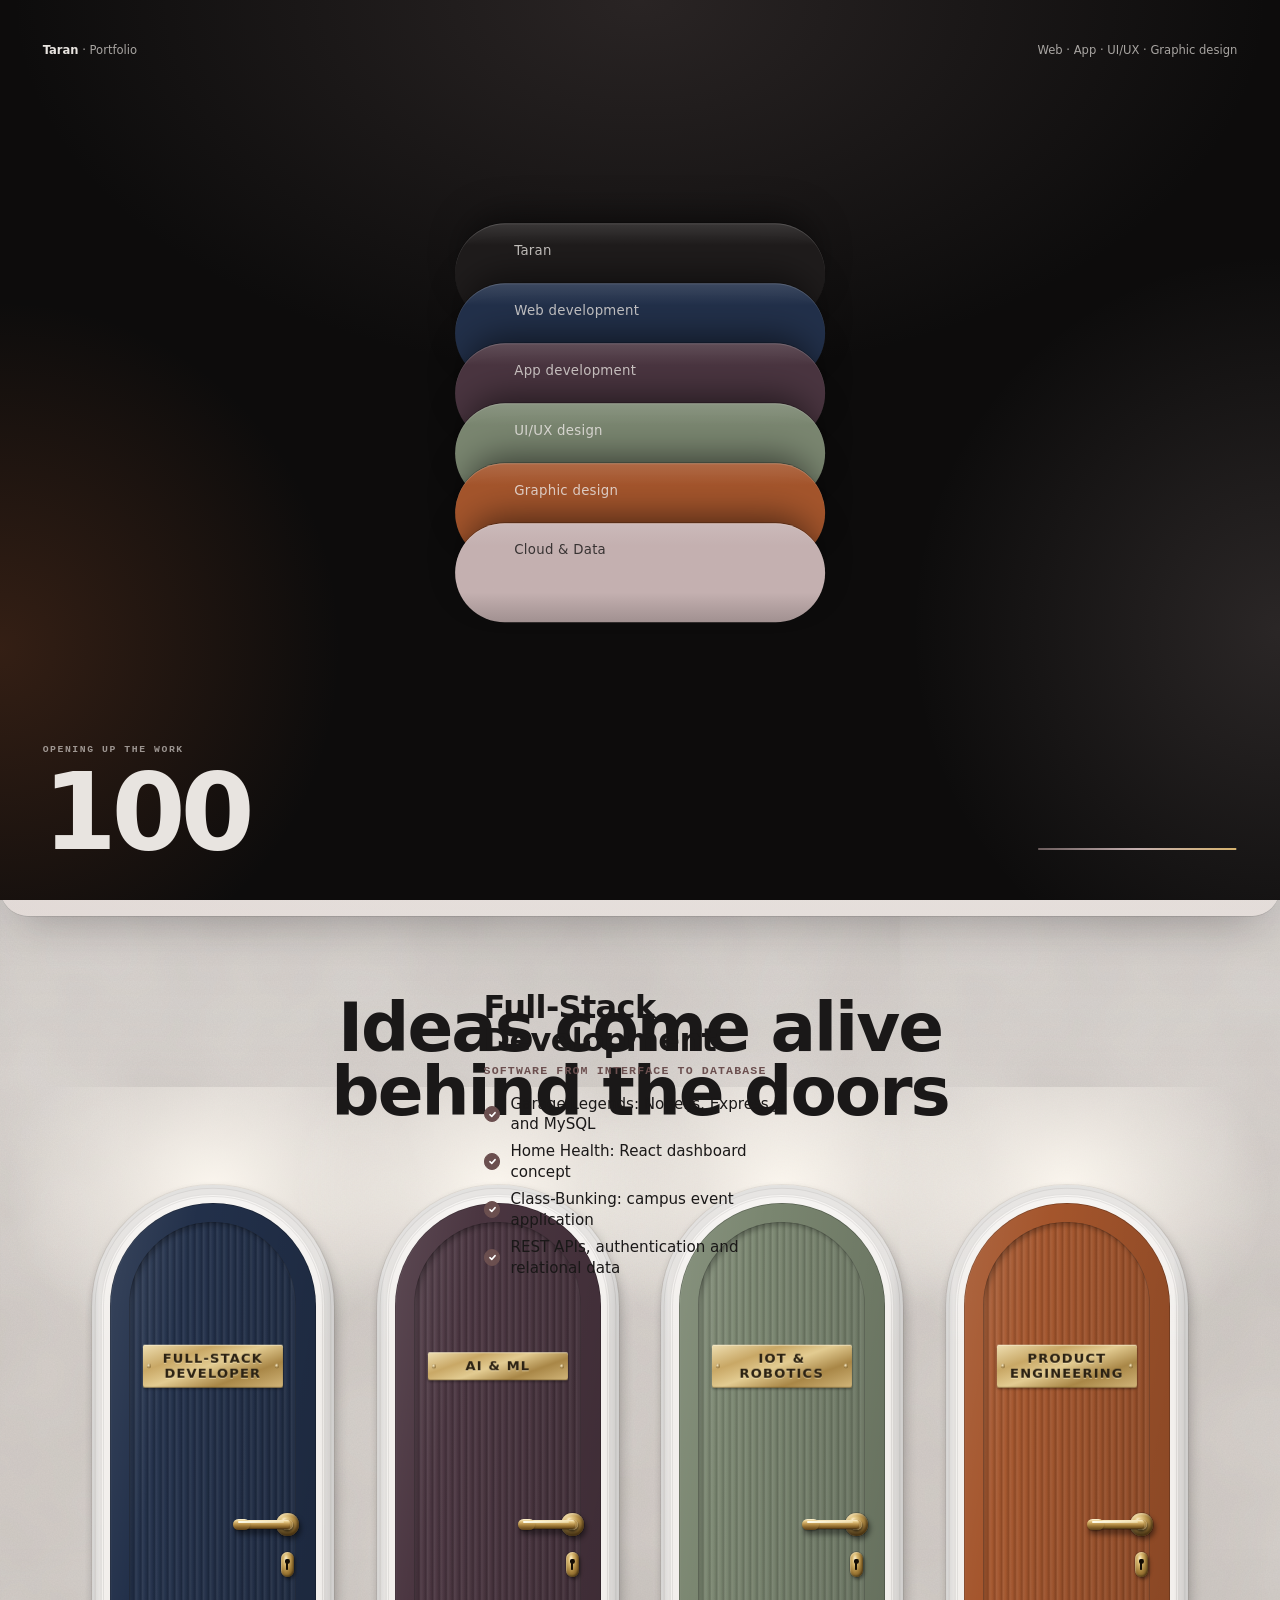
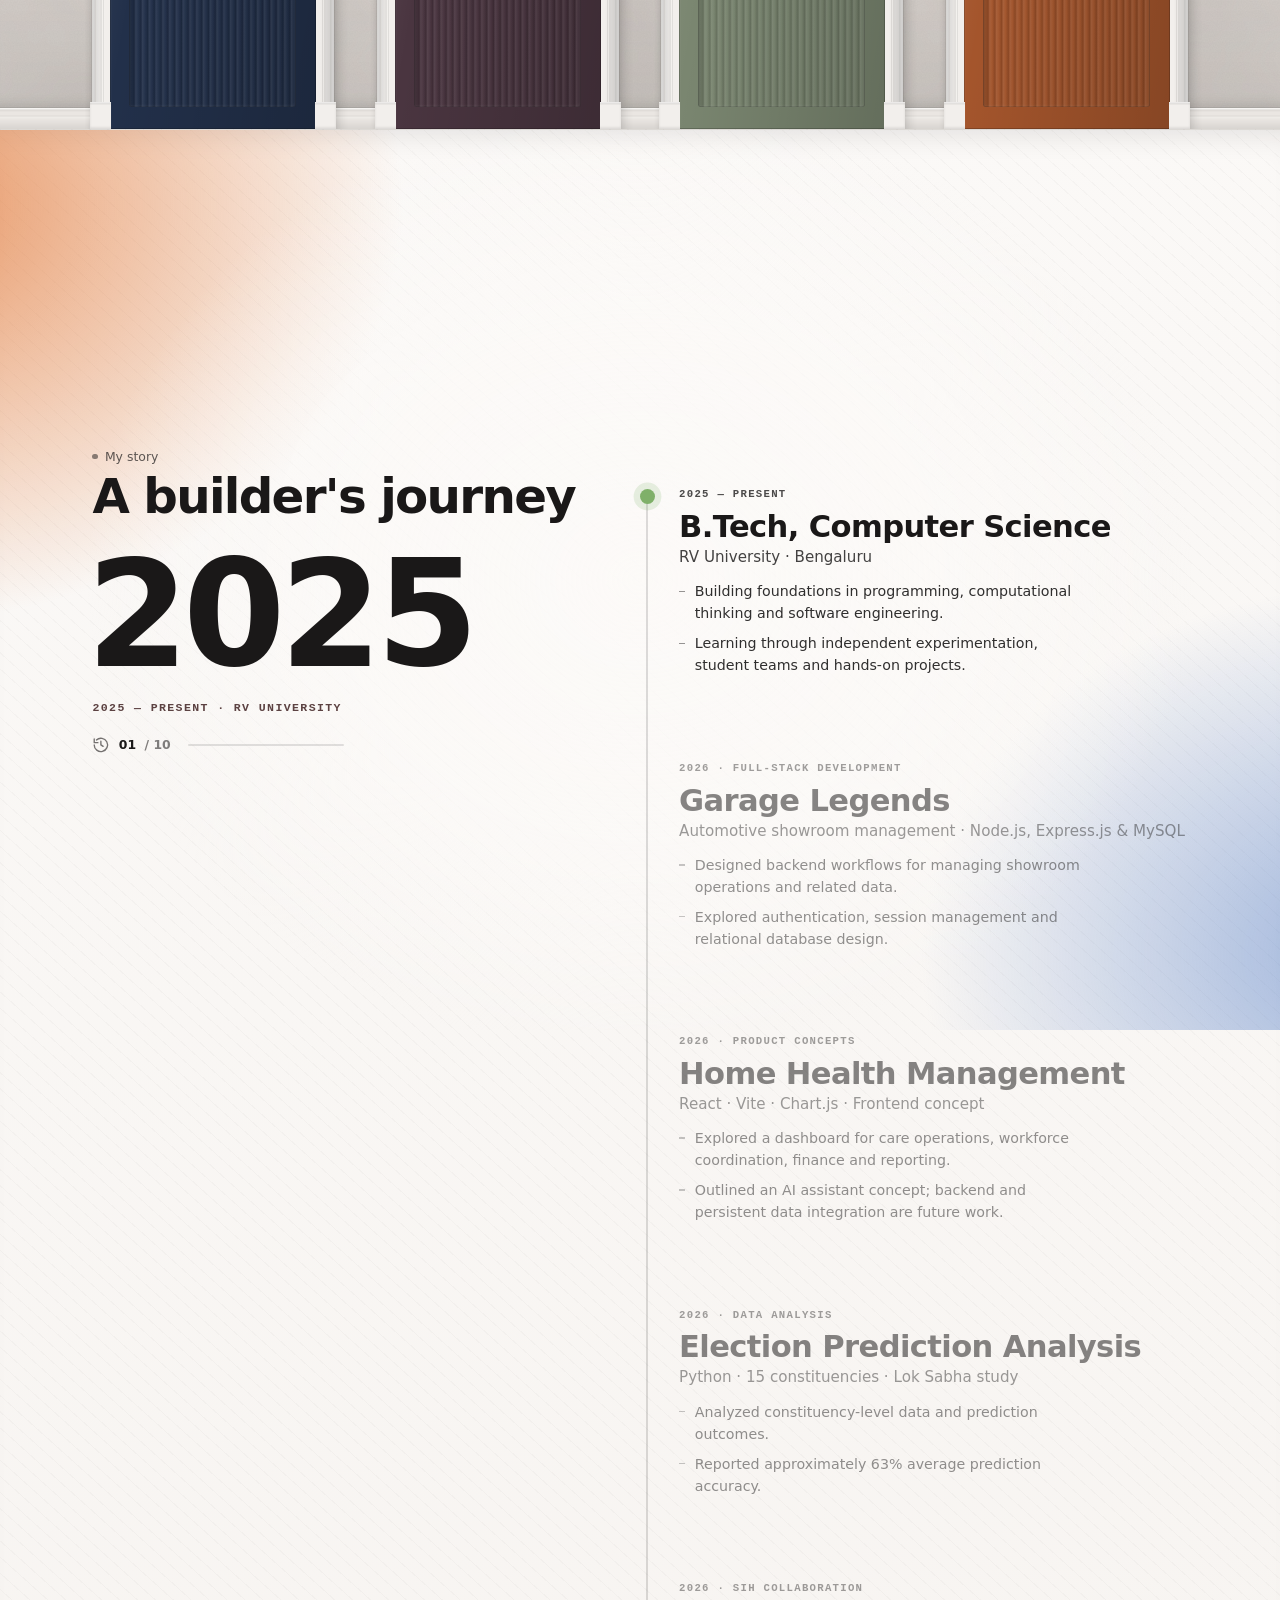
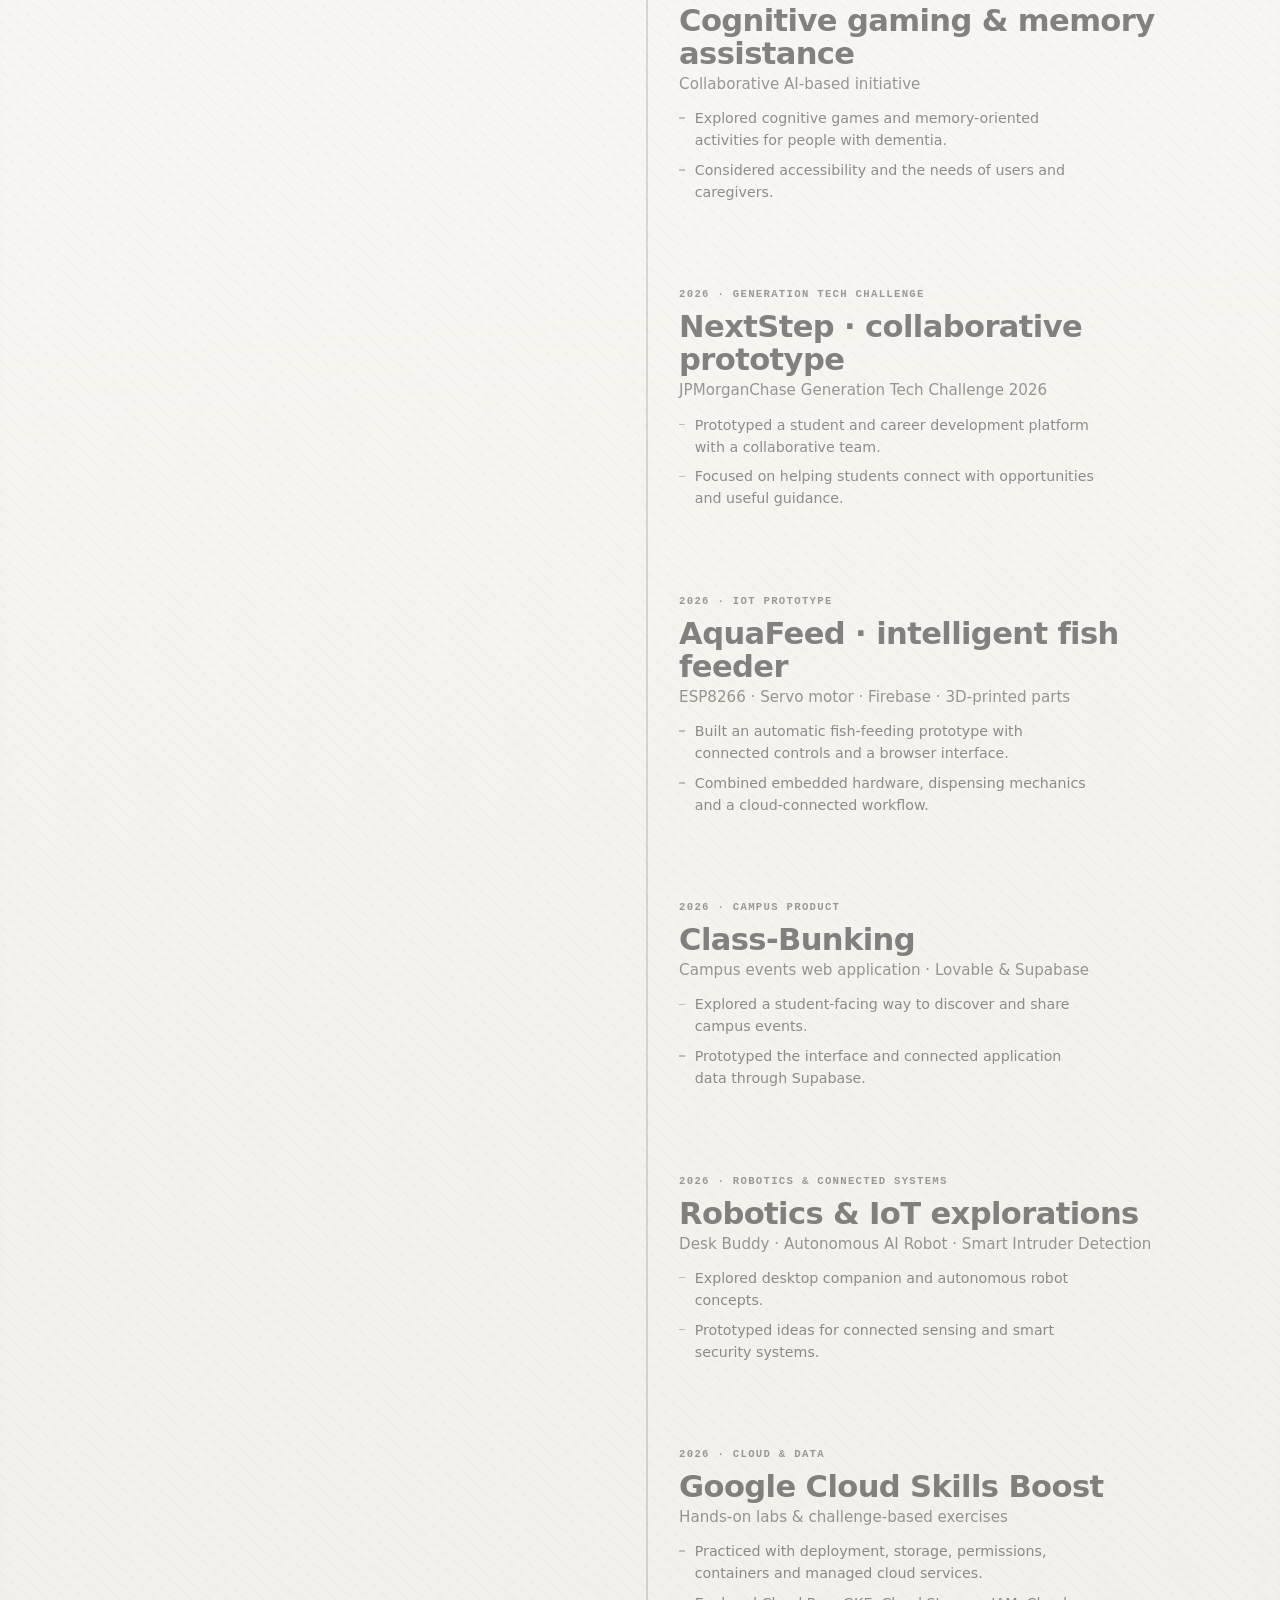
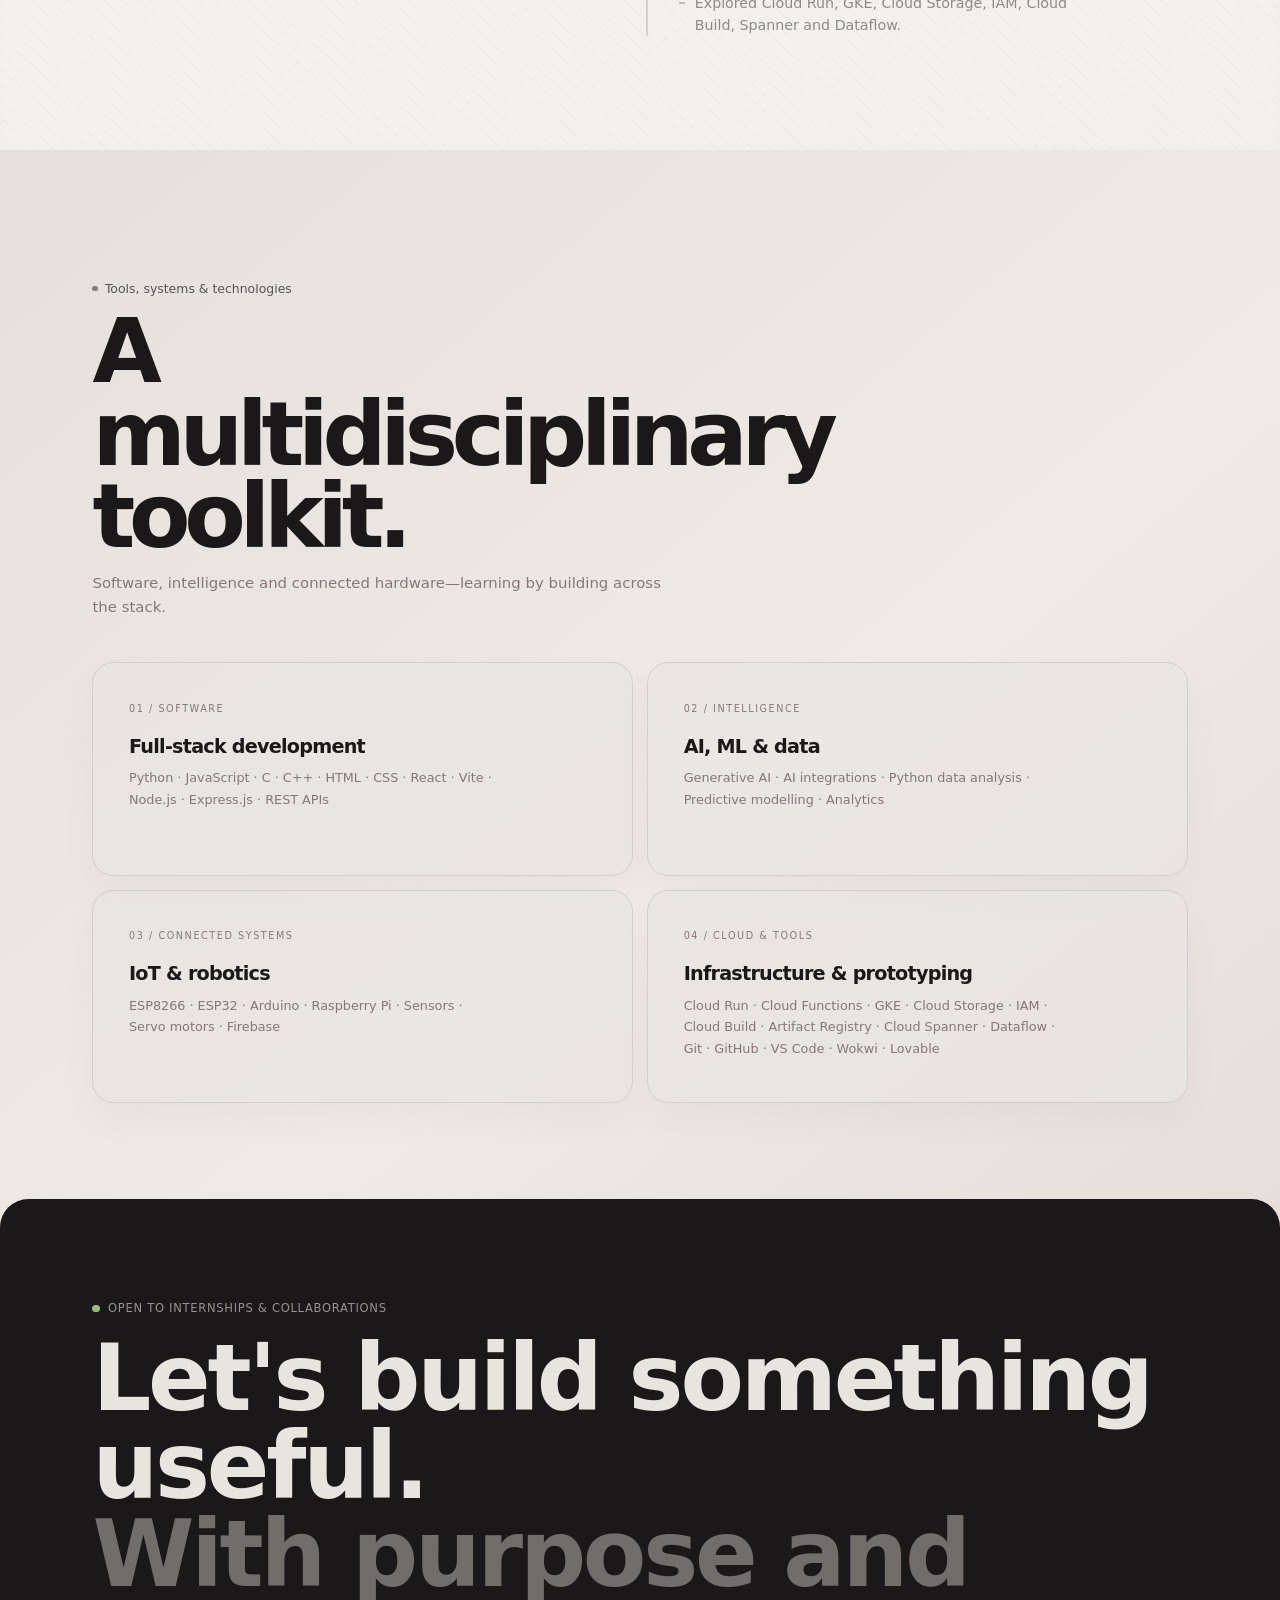
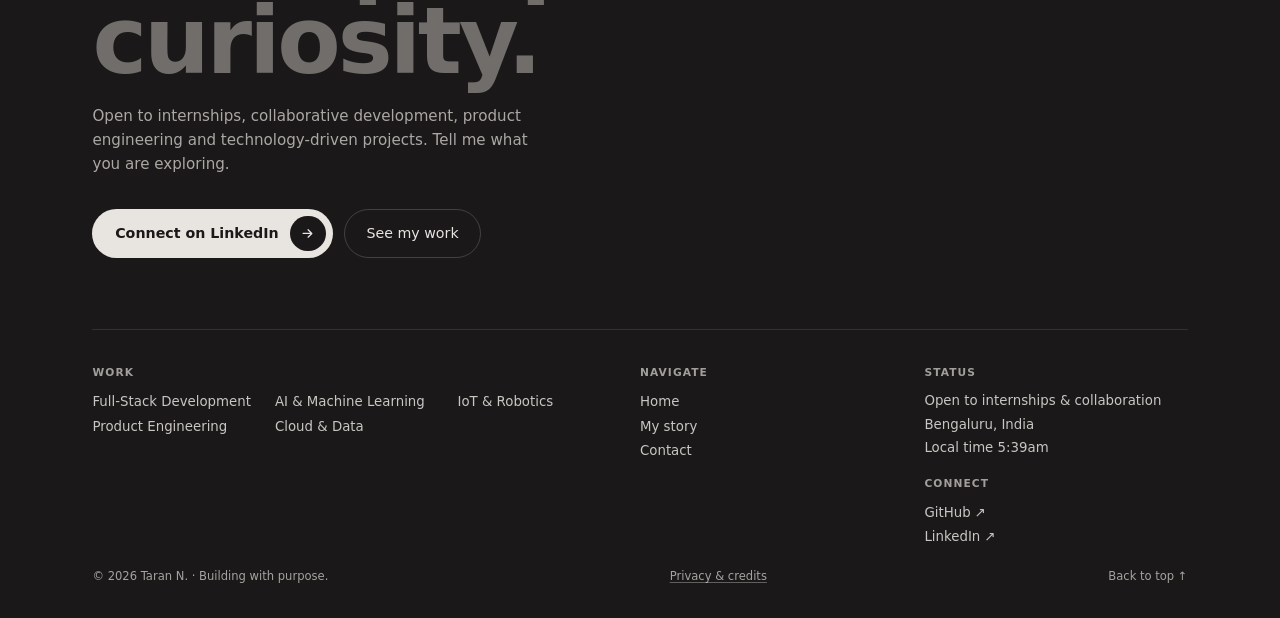
==== commit 27ba0ba8: "Polish portfolio motion and ability card" ====
--- a/index.html
+++ b/index.html
@@ -8,6 +8,8 @@
 
 <meta name="description" content="Taran N. is a Computer Science undergraduate at RV University building full-stack software, AI and machine learning prototypes, IoT systems and robotics projects." />
 <meta name="theme-color" content="#1A1818" />
+<link rel="stylesheet" href="/assets/phase-two.css">
+<script src="/assets/phase-two.js" defer></script>
 <style>
 /* Layout: full-bleed hero (light + charcoal dark mode) — greeting + flip-calendar skills top-left, card bottom-left, cut-out portrait anchored right on the status hairline. */
 :root{
@@ -1341,8 +1343,8 @@
   <div class="holo__lite" id="holoLite" hidden>
   <button class="hc" id="hc" aria-label="Flip Taran's ability card">
     <i class="hc__aura"></i><span class="hc__in">
-      <span class="hc__face hc__front"><span class="card-mark">TARAN · PORTFOLIO</span><span class="card-portrait"><img src="assets/taran-cutout.png" alt="" /></span><span class="card-display">Taran</span><span class="card-role">CS UNDERGRAD · RV UNIVERSITY</span><span class="card-bottom"><span>DESIGN × CODE</span><span>01 / 02</span></span><i class="hc__foil"></i><i class="hc__sheen"></i><i class="hc__glare"></i><i class="hc__rim"></i></span>
-      <span class="hc__face hc__back"><span class="card-mark">THE PRACTICE</span><span class="card-back-title">Build across<br>disciplines.</span><span class="card-skills"><i>Full-stack development</i><i>AI &amp; machine learning</i><i>IoT &amp; robotics</i><i>Cloud &amp; product engineering</i></span><span class="card-bottom"><span>TARAN</span><span>02 / 02</span></span><i class="hc__foil"></i><i class="hc__glare"></i><i class="hc__rim"></i></span>
+      <span class="hc__face hc__front"><span class="card-mark">TARAN · PORTFOLIO</span><span class="card-portrait"><img src="assets/taran-cutout.png" alt="" /></span><span class="card-display">Taran N.</span><span class="card-role">COMPUTER SCIENCE · RV UNIVERSITY</span><span class="card-detail">BENGALURU · OPEN TO INTERNSHIPS</span><span class="card-bottom"><span>FULL-STACK × AI × IOT</span><span>01 / 02</span></span><i class="hc__foil"></i><i class="hc__sheen"></i><i class="hc__glare"></i><i class="hc__rim"></i></span>
+      <span class="hc__face hc__back"><span class="card-mark">HOW I BUILD</span><span class="card-back-title">Build across<br>disciplines.</span><span class="card-back-note">Software, intelligence &amp; connected systems—learned by making.</span><span class="card-skills"><i>Full-stack · React, Node.js &amp; APIs</i><i>AI &amp; data · Python, analysis, ML</i><i>IoT · ESP32, ESP8266 &amp; Arduino</i><i>Cloud · Google Cloud &amp; Firebase</i><i>Product · prototypes &amp; collaboration</i></span><span class="card-bottom"><span>RV UNIVERSITY · BENGALURU</span><span>02 / 02</span></span><i class="hc__foil"></i><i class="hc__glare"></i><i class="hc__rim"></i></span>
     </span>
   </button><p class="hc__hint"><span class="hc__hm">Move across the card</span><span class="hc__ht">Tilt or drag it</span> · tap to flip</p>
 </div>
--- a/assets/phase-two.css
+++ b/assets/phase-two.css
@@ -0,0 +1,231 @@
+/* Phase two: a quieter light system, clearer interaction states, and a richer profile card. */
+:root {
+  --motion-out: cubic-bezier(.16, 1, .3, 1);
+  --phase-gold: #d3aa78;
+}
+
+html { scroll-padding-top: 6rem; }
+body { text-rendering: optimizeLegibility; }
+
+.site-progress {
+  position: fixed;
+  inset: 0 0 auto;
+  z-index: 110;
+  height: 2px;
+  pointer-events: none;
+  background: rgba(26, 24, 24, .08);
+}
+.site-progress i {
+  display: block;
+  width: 100%;
+  height: 100%;
+  transform: scaleX(var(--scroll-progress, 0));
+  transform-origin: left center;
+  background: linear-gradient(90deg, #806a56, #e7c699 52%, #82958a);
+  box-shadow: 0 0 12px rgba(220, 179, 124, .48);
+  will-change: transform;
+}
+
+.hero { --spot-x: 50%; --spot-y: 38%; }
+.hero__spotlight {
+  position: absolute;
+  inset: 0;
+  z-index: 1;
+  pointer-events: none;
+  opacity: .75;
+  background: radial-gradient(520px circle at var(--spot-x) var(--spot-y), rgba(224, 186, 137, .16), transparent 72%);
+  mix-blend-mode: soft-light;
+  transition: opacity .45s ease;
+}
+.hero:hover .hero__spotlight { opacity: 1; }
+
+.hdr nav button,
+.hdr nav a { position: relative; }
+.hdr nav button::after,
+.hdr nav a::after {
+  position: absolute;
+  right: 0;
+  bottom: -.35rem;
+  left: 0;
+  height: 1px;
+  content: "";
+  background: currentColor;
+  transform: scaleX(0);
+  transform-origin: left;
+  transition: transform .35s var(--motion-out);
+}
+.hdr nav button:hover::after,
+.hdr nav a:hover::after,
+.hdr nav [aria-current="location"]::after { transform: scaleX(1); }
+
+:where(a, button, [tabindex="0"]):focus-visible {
+  outline: 2px solid color-mix(in srgb, var(--phase-gold) 85%, #fff);
+  outline-offset: 4px;
+}
+
+/* The profile card reads like a compact, two-sided introduction instead of a name badge. */
+.holo__lite {
+  background:
+    radial-gradient(ellipse at 52% 46%, rgba(187, 139, 83, .2), transparent 46%),
+    radial-gradient(ellipse at 50% 100%, rgba(108, 129, 112, .14), transparent 48%),
+    #080707;
+}
+.holo__lite::before {
+  position: absolute;
+  inset: 0;
+  content: "";
+  pointer-events: none;
+  opacity: .22;
+  background-image: radial-gradient(rgba(255,255,255,.32) .55px, transparent .65px);
+  background-size: 5px 5px;
+  mask-image: linear-gradient(transparent, #000 25%, #000 75%, transparent);
+}
+.hc {
+  filter: drop-shadow(0 40px 75px rgba(0, 0, 0, .38));
+  -webkit-tap-highlight-color: transparent;
+}
+.hc__face {
+  border: 1px solid rgba(239, 215, 174, .3);
+  box-shadow: inset 0 1px rgba(255,255,255,.12), inset 0 -20px 50px rgba(0,0,0,.2);
+}
+.card-mark {
+  display: inline-flex;
+  align-items: center;
+  gap: .55rem;
+  letter-spacing: .2em;
+}
+.card-mark::before {
+  width: .42rem;
+  height: .42rem;
+  border-radius: 50%;
+  content: "";
+  background: #9ac59a;
+  box-shadow: 0 0 12px rgba(154,197,154,.7);
+}
+.card-portrait {
+  border: 1px solid rgba(255, 236, 204, .34);
+  box-shadow: inset 0 0 36px rgba(35, 23, 17, .26), 0 12px 35px rgba(0,0,0,.18);
+}
+.card-display { text-shadow: 0 3px 24px rgba(0,0,0,.4); }
+.card-role { top: 77%; font-size: clamp(.57rem, 1.15vw, .73rem); letter-spacing: .15em; }
+.card-detail {
+  position: absolute;
+  top: 84%;
+  left: 9%;
+  color: rgba(239, 223, 197, .7);
+  font: 500 clamp(.48rem, .9vw, .62rem)/1.35 ui-monospace, "SFMono-Regular", Consolas, monospace;
+  letter-spacing: .12em;
+  text-transform: uppercase;
+}
+.card-bottom {
+  color: rgba(239, 223, 197, .8);
+  font-size: clamp(8px, .78vw, 10px);
+}
+.card-back-title { top: 18%; }
+.card-back-note {
+  position: absolute;
+  top: 43%;
+  left: 9%;
+  right: 9%;
+  color: rgba(239, 223, 197, .68);
+  font-size: clamp(.72rem, 1.15vw, .88rem);
+  line-height: 1.5;
+}
+.card-skills {
+  top: 53%;
+  gap: clamp(.32rem, .9vh, .55rem);
+}
+.card-skills i {
+  padding: .42rem .7rem;
+  border-color: rgba(238, 211, 170, .28);
+  background: rgba(255, 255, 255, .035);
+  font-size: clamp(.59rem, .95vw, .72rem);
+  letter-spacing: .015em;
+  backdrop-filter: blur(8px);
+}
+.hc__hint { letter-spacing: .11em; }
+
+/* Reveal supporting sections as they enter the reading flow, without hiding content if JS is off. */
+body.phase-motion .toolkit__card:not(.phase-visible),
+body.phase-motion .ch:not(.phase-visible) {
+  opacity: 0;
+  transform: translateY(22px) scale(.99);
+  filter: blur(4px);
+}
+.toolkit__card.phase-visible,
+.ch.phase-visible {
+  transform: translateY(0) scale(1);
+  filter: none;
+  transition: opacity .7s var(--motion-out), transform .8s var(--motion-out), filter .7s ease, box-shadow .35s ease;
+}
+.toolkit__card.phase-visible { opacity: 1; }
+.ch.phase-visible:not(.on) { opacity: .52; }
+.ch.phase-visible.on { opacity: 1; }
+
+/* The four portfolio rooms keep the same paper, brass and charcoal language on every screen. */
+.top {
+  border-bottom-color: color-mix(in srgb, var(--line) 78%, transparent);
+  box-shadow: 0 10px 28px rgba(34, 27, 22, .035);
+}
+.topnav a { transition: color .25s ease, opacity .25s ease; }
+.topnav a:hover { color: #8b6443; }
+.project {
+  scroll-margin-top: 7vh;
+  backface-visibility: hidden;
+}
+.project .visual {
+  box-shadow: inset 0 1px rgba(255,255,255,.26), 0 18px 42px rgba(22, 26, 25, .12);
+}
+.project .mock {
+  transform-style: preserve-3d;
+  transition: transform .7s var(--motion-out), box-shadow .7s var(--motion-out);
+}
+.project:hover .mock,
+.project:focus-within .mock {
+  box-shadow: 0 36px 76px rgba(16, 20, 15, .48), 18px 22px 0 -8px rgba(255,255,255,.35);
+}
+.project > .chips span {
+  transition: transform .25s var(--motion-out), background-color .25s ease, border-color .25s ease;
+}
+.project > .chips span:hover { transform: translateY(-2px); border-color: rgba(174, 133, 91, .45); }
+.end .button { transition: transform .3s var(--motion-out), box-shadow .3s ease; }
+.end .button:hover { transform: translateY(-3px); box-shadow: 0 14px 32px rgba(0,0,0,.18); }
+
+@media (max-width: 700px) {
+  .top { gap: .5rem; padding: .75rem 4vw; }
+  .brand { flex: none; font-size: .62rem; letter-spacing: .045em; }
+  .topnav {
+    display: flex;
+    justify-content: flex-end;
+    gap: .65rem;
+    max-width: calc(100vw - 145px);
+    overflow-x: auto;
+    scrollbar-width: none;
+  }
+  .topnav::-webkit-scrollbar { display: none; }
+  .topnav a:not(:first-child) { display: inline-flex; }
+  .topnav a { flex: none; font-size: .68rem; }
+  .project { scroll-margin-top: 5.5rem; }
+}
+
+@media (max-width: 767.98px) {
+  .site-progress { height: 2px; }
+  .hero__spotlight { opacity: .48; background-size: 360px 360px; }
+  .card-detail { letter-spacing: .07em; }
+  .card-skills { top: 52%; gap: .32rem; }
+  .card-skills i { padding: .34rem .52rem; }
+}
+
+@media (prefers-reduced-motion: reduce) {
+  .site-progress i { will-change: auto; }
+  .hero__spotlight { display: none; }
+  body.phase-motion .toolkit__card,
+  body.phase-motion .ch,
+  .toolkit__card.phase-visible,
+  .ch.phase-visible { opacity: 1; transform: none; filter: none; transition: none; }
+  .hdr nav button::after,
+  .hdr nav a::after { transition: none; }
+  .topnav a,
+  .project > .chips span,
+  .end .button { transition: none; }
+}
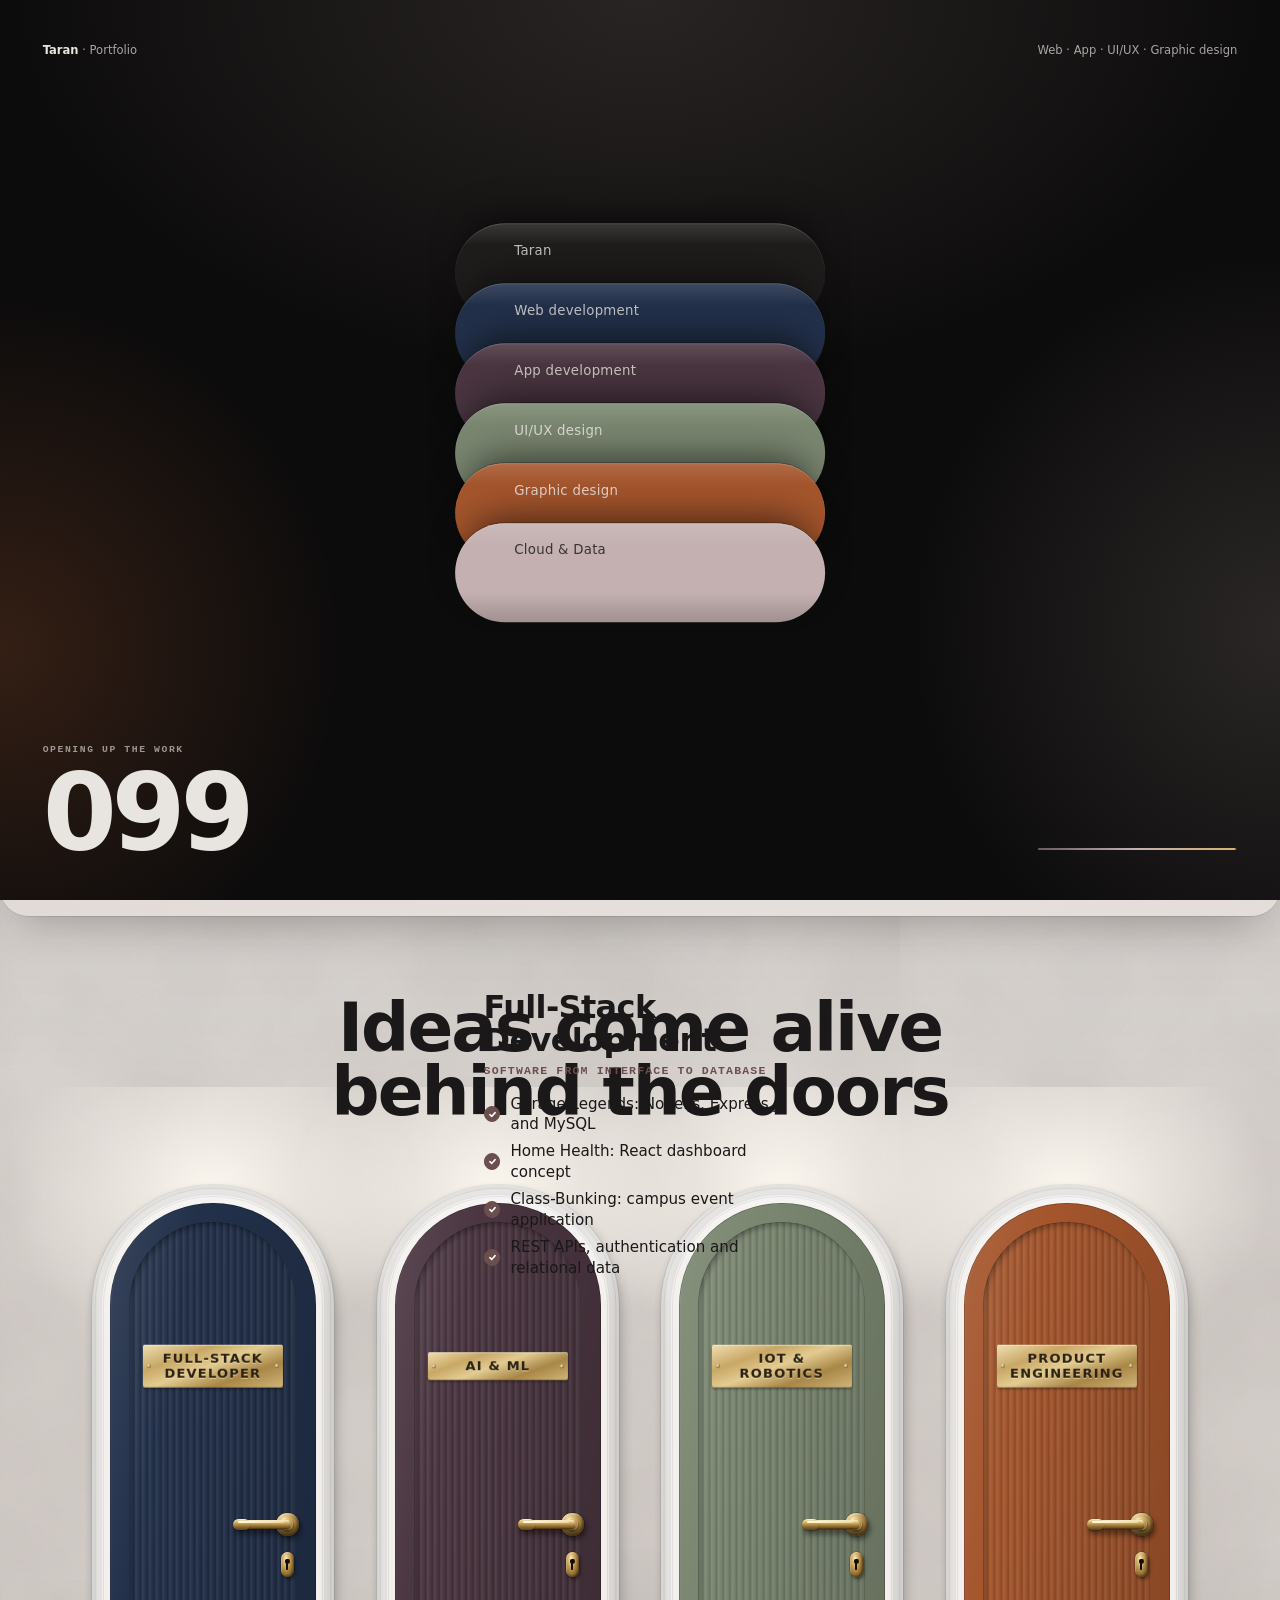
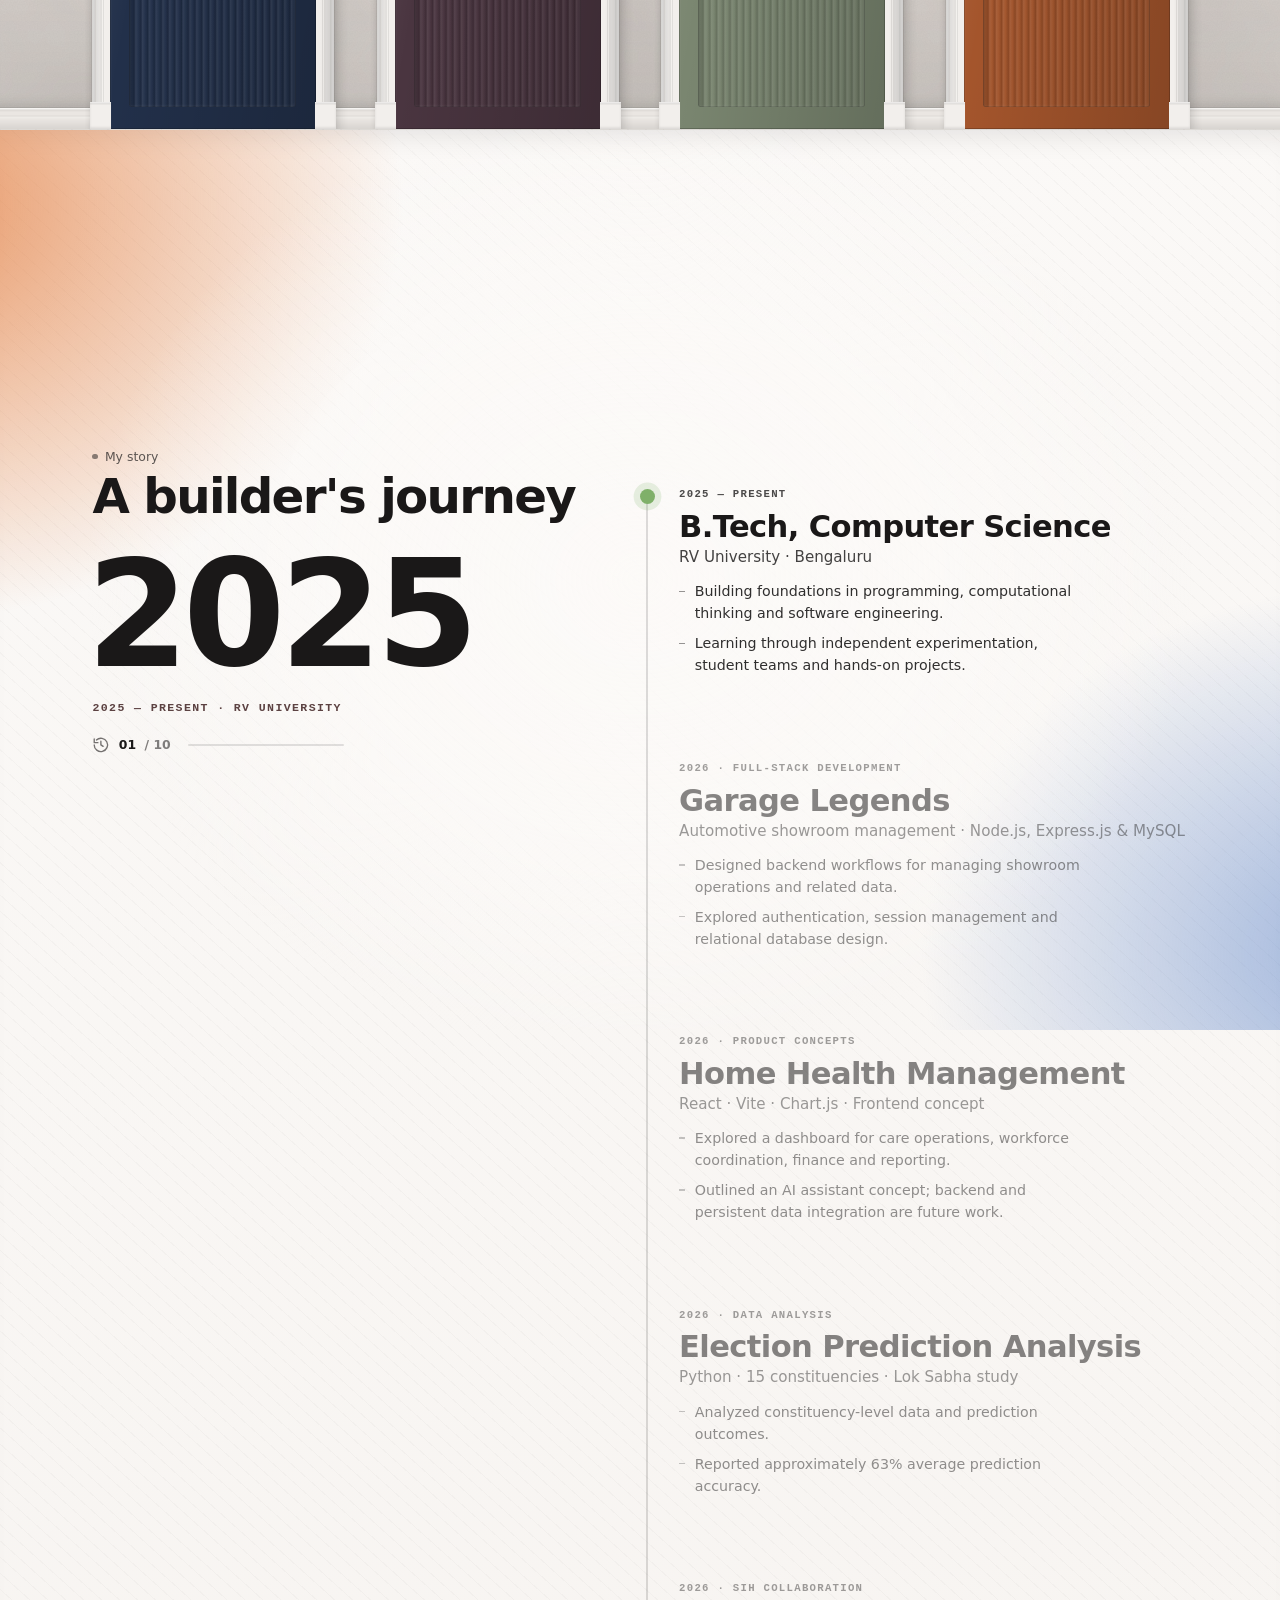
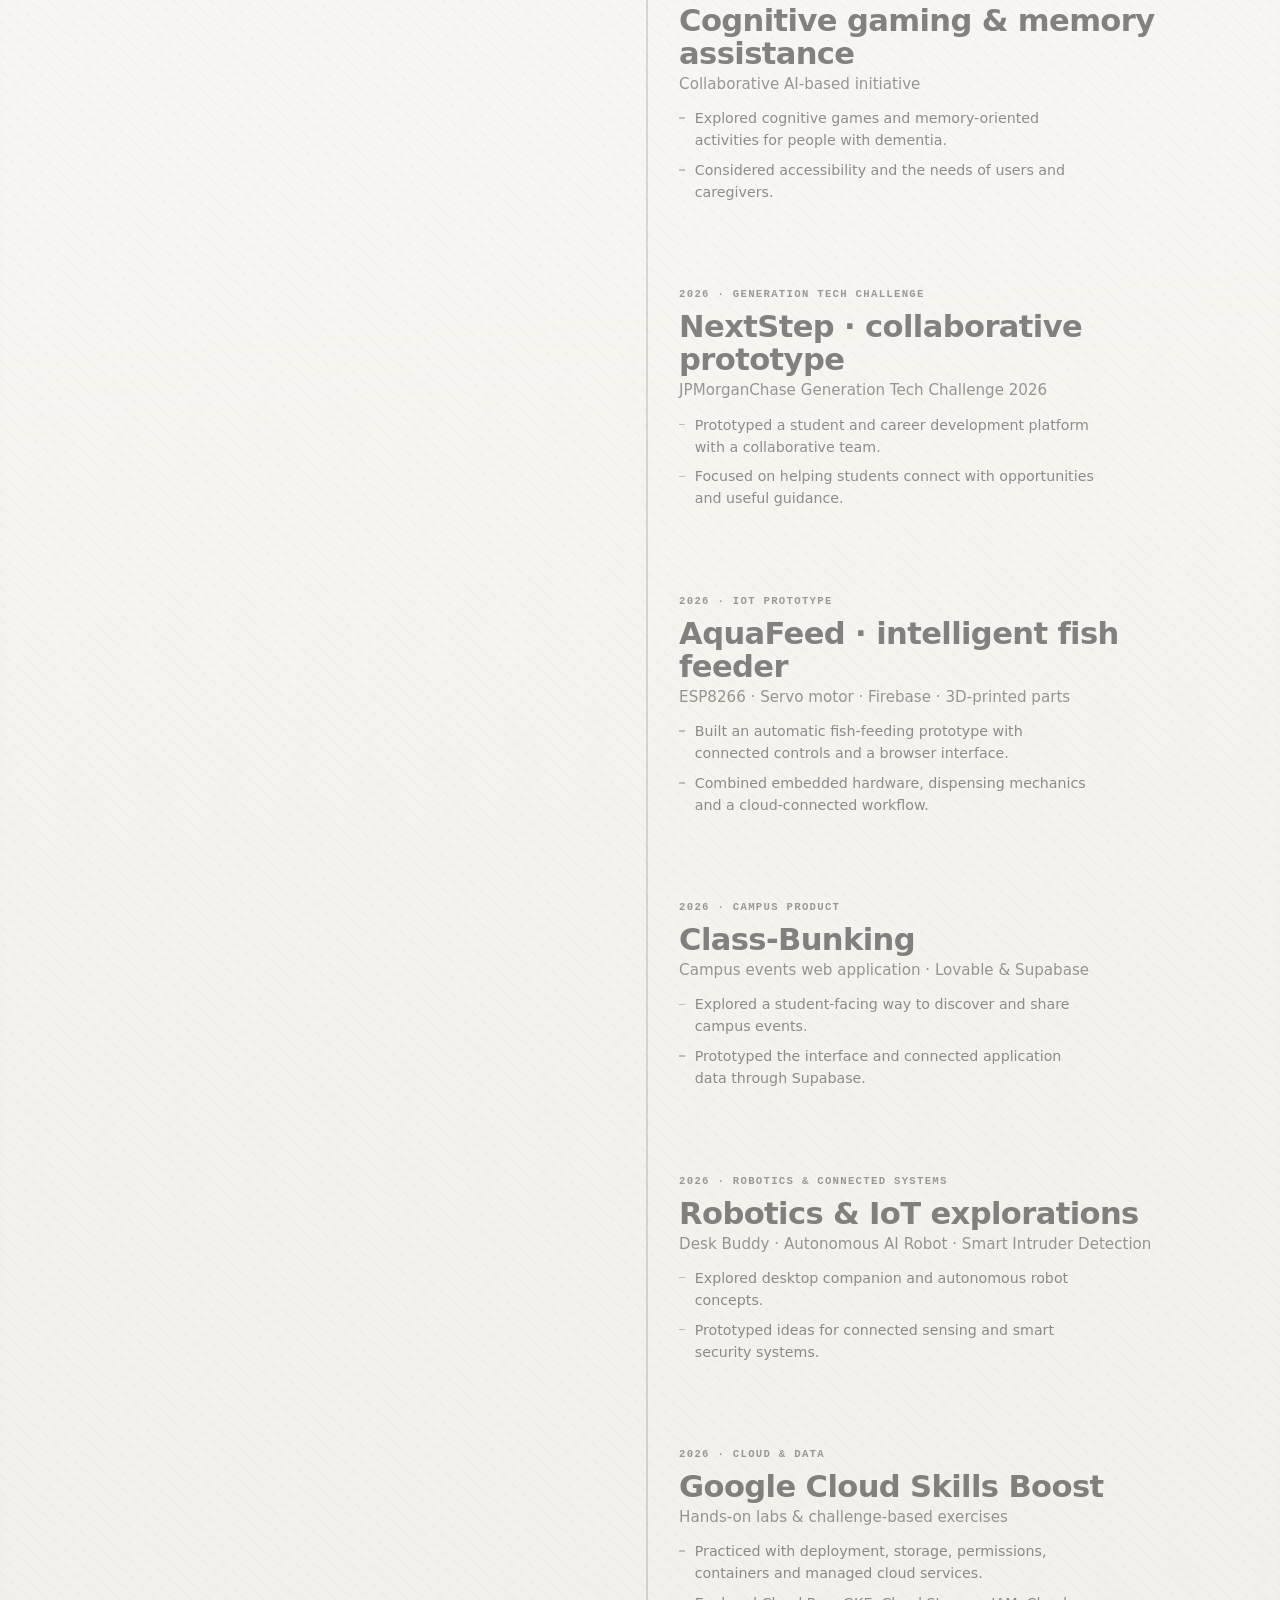
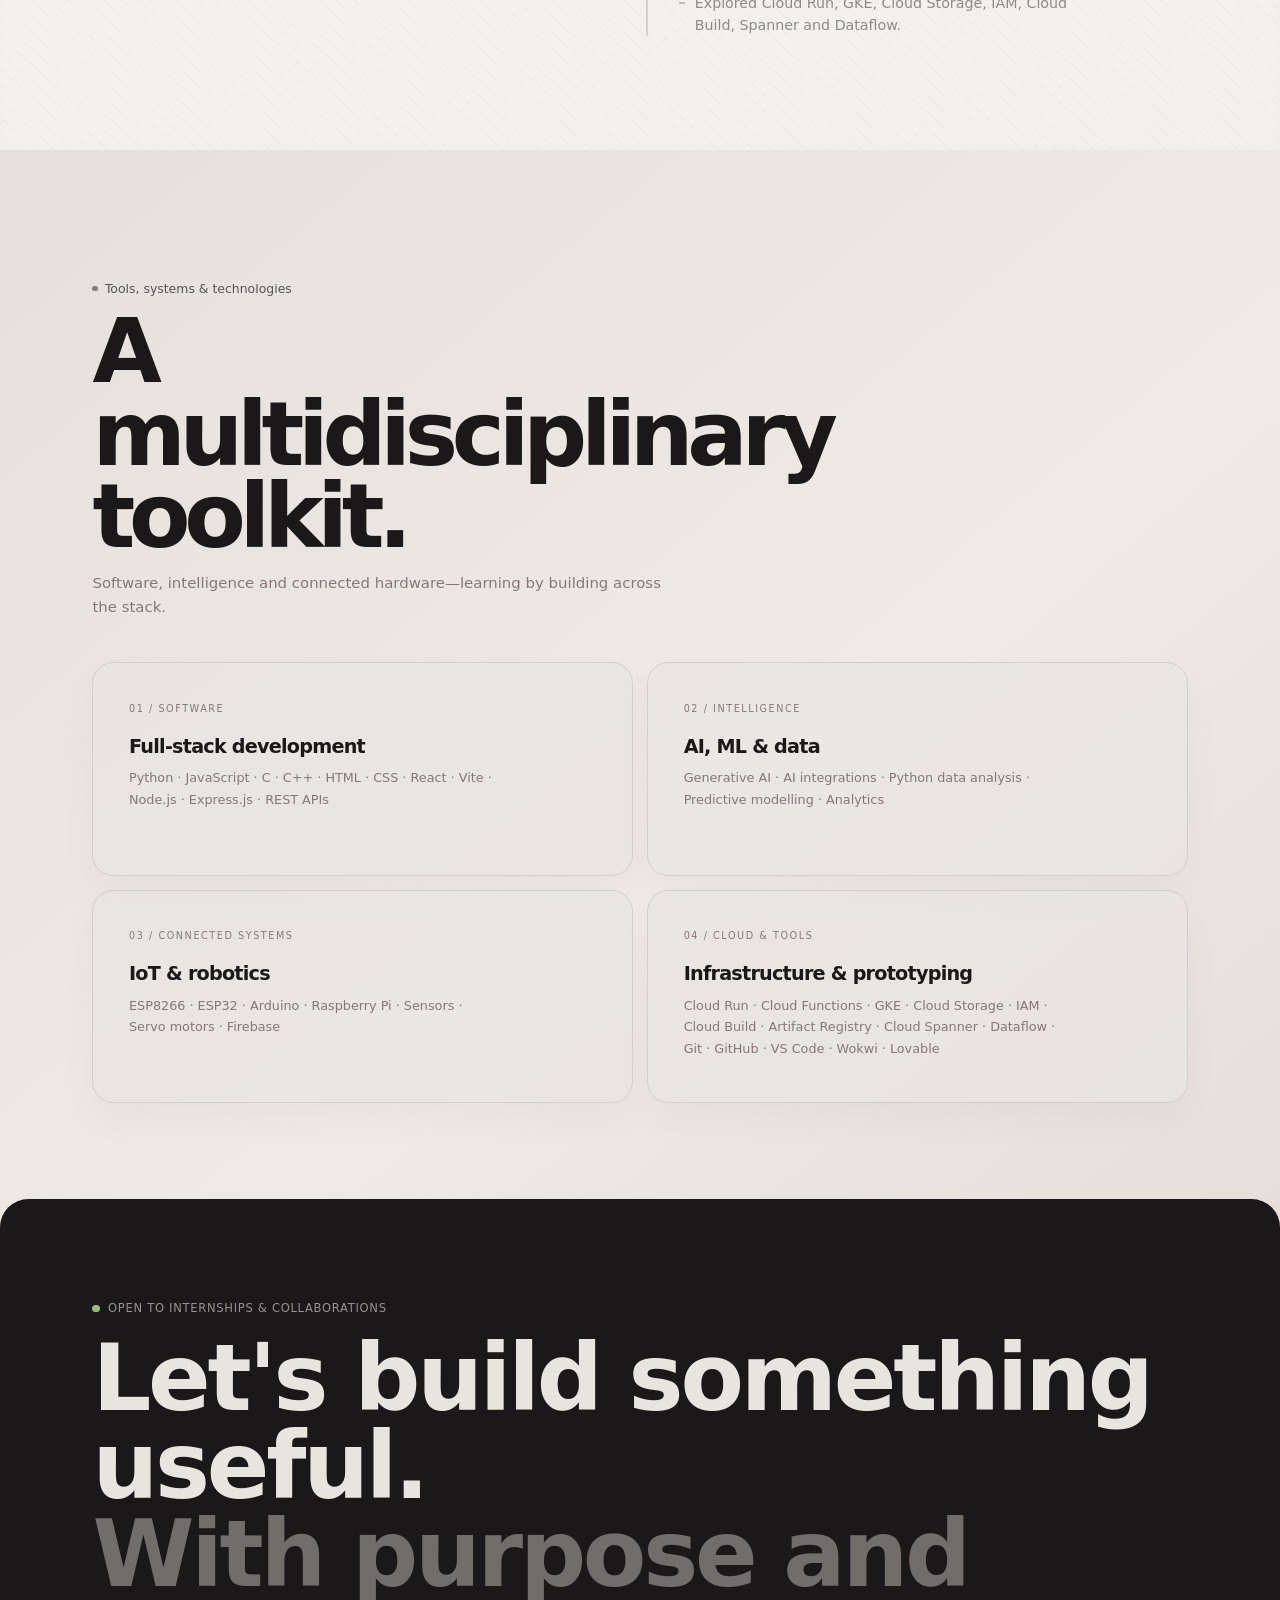
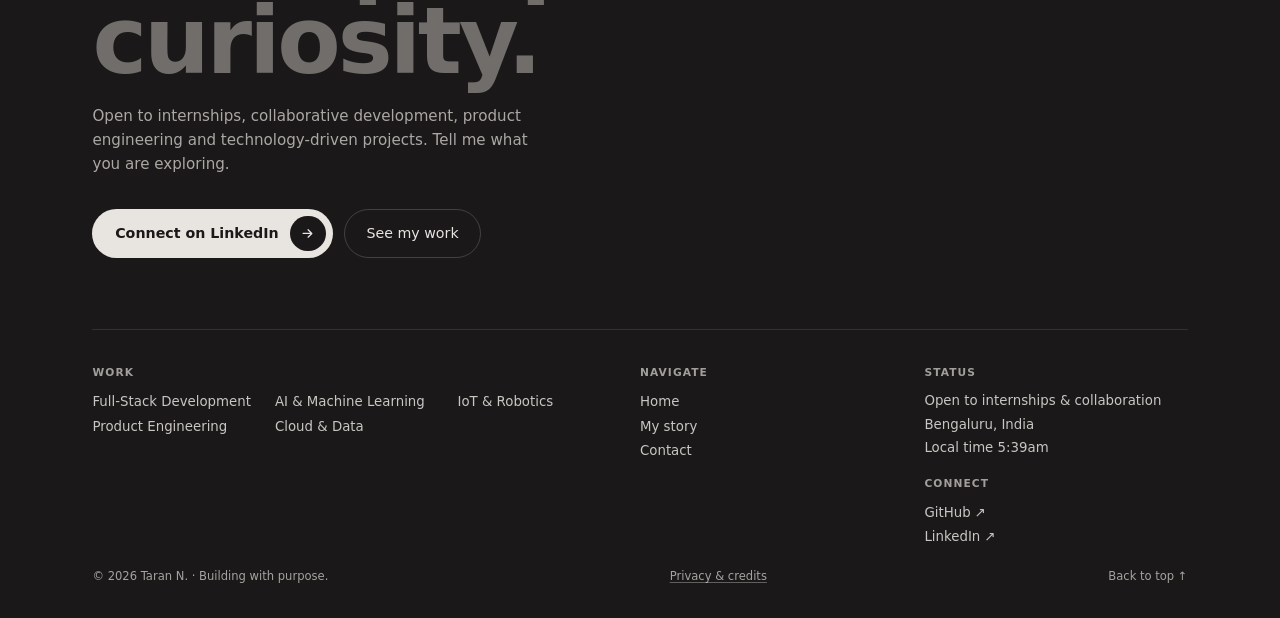
==== commit 1d5d228a: "Support direct portfolio section routes" ====
--- a/index.html
+++ b/index.html
@@ -2609,9 +2609,11 @@
     cur = name;
     try { history.replaceState(history.state, '', dir + ROUTE[name]); } catch (e) {}
   };
-  const first = location.hash === '#about' ? 'about' : location.hash === '#works' ? 'works' : 'home';
+  const routePath = location.pathname.replace(/\/+$/, '');
+  const first = location.hash === '#about' || routePath === '/my-story' ? 'about' : location.hash === '#works' || routePath === '/work' ? 'works' : 'home';
   addEventListener('intro:ready', () => {
     set(first);
+    if (first !== 'home') requestAnimationFrame(() => document.getElementById(first)?.scrollIntoView({ behavior: reduced ? 'auto' : 'smooth', block: 'start' }));
     const io = new IntersectionObserver(es => es.forEach(e => { if (e.isIntersecting) set(e.target.id === 'works' ? 'works' : e.target.id === 'about' ? 'about' : 'home'); }),
       { rootMargin: '-45% 0px -45% 0px' });
     ['home', 'works', 'about'].forEach(id => { const el = document.getElementById(id); if (el) io.observe(el); });
